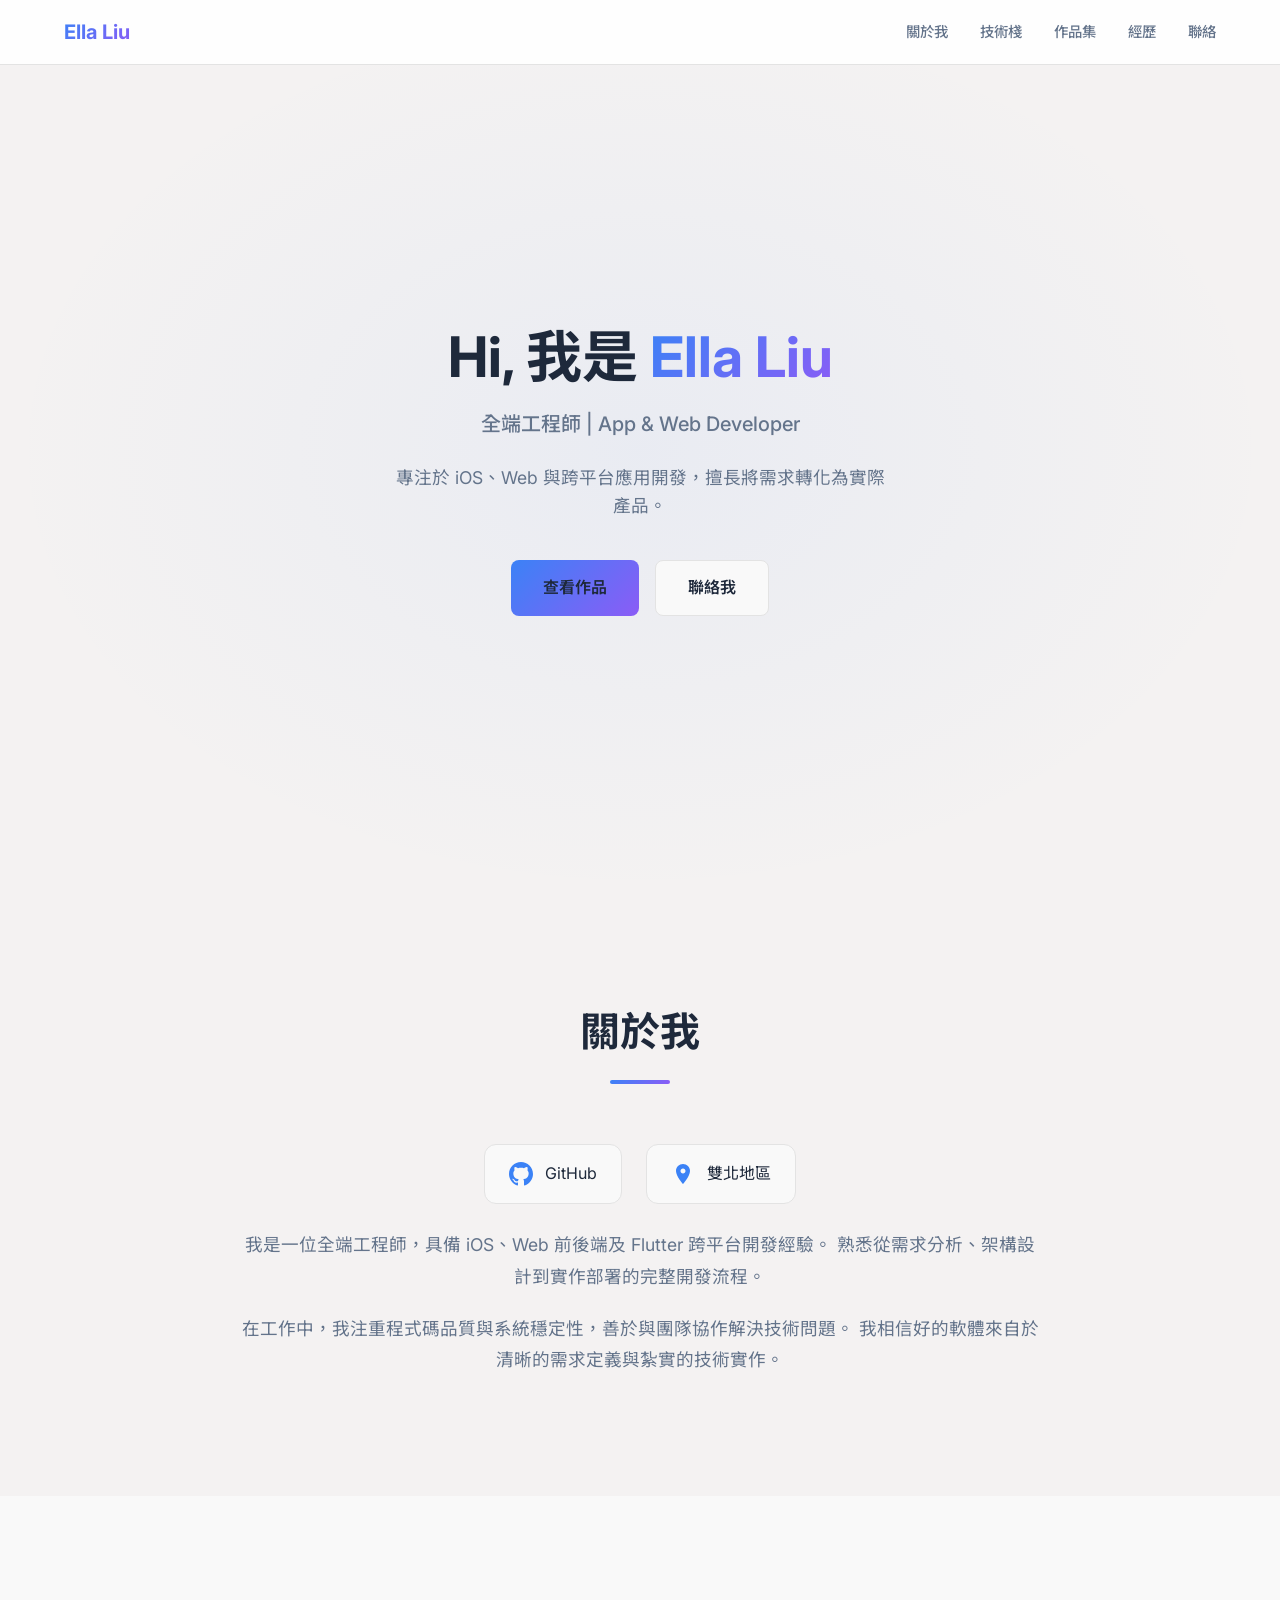
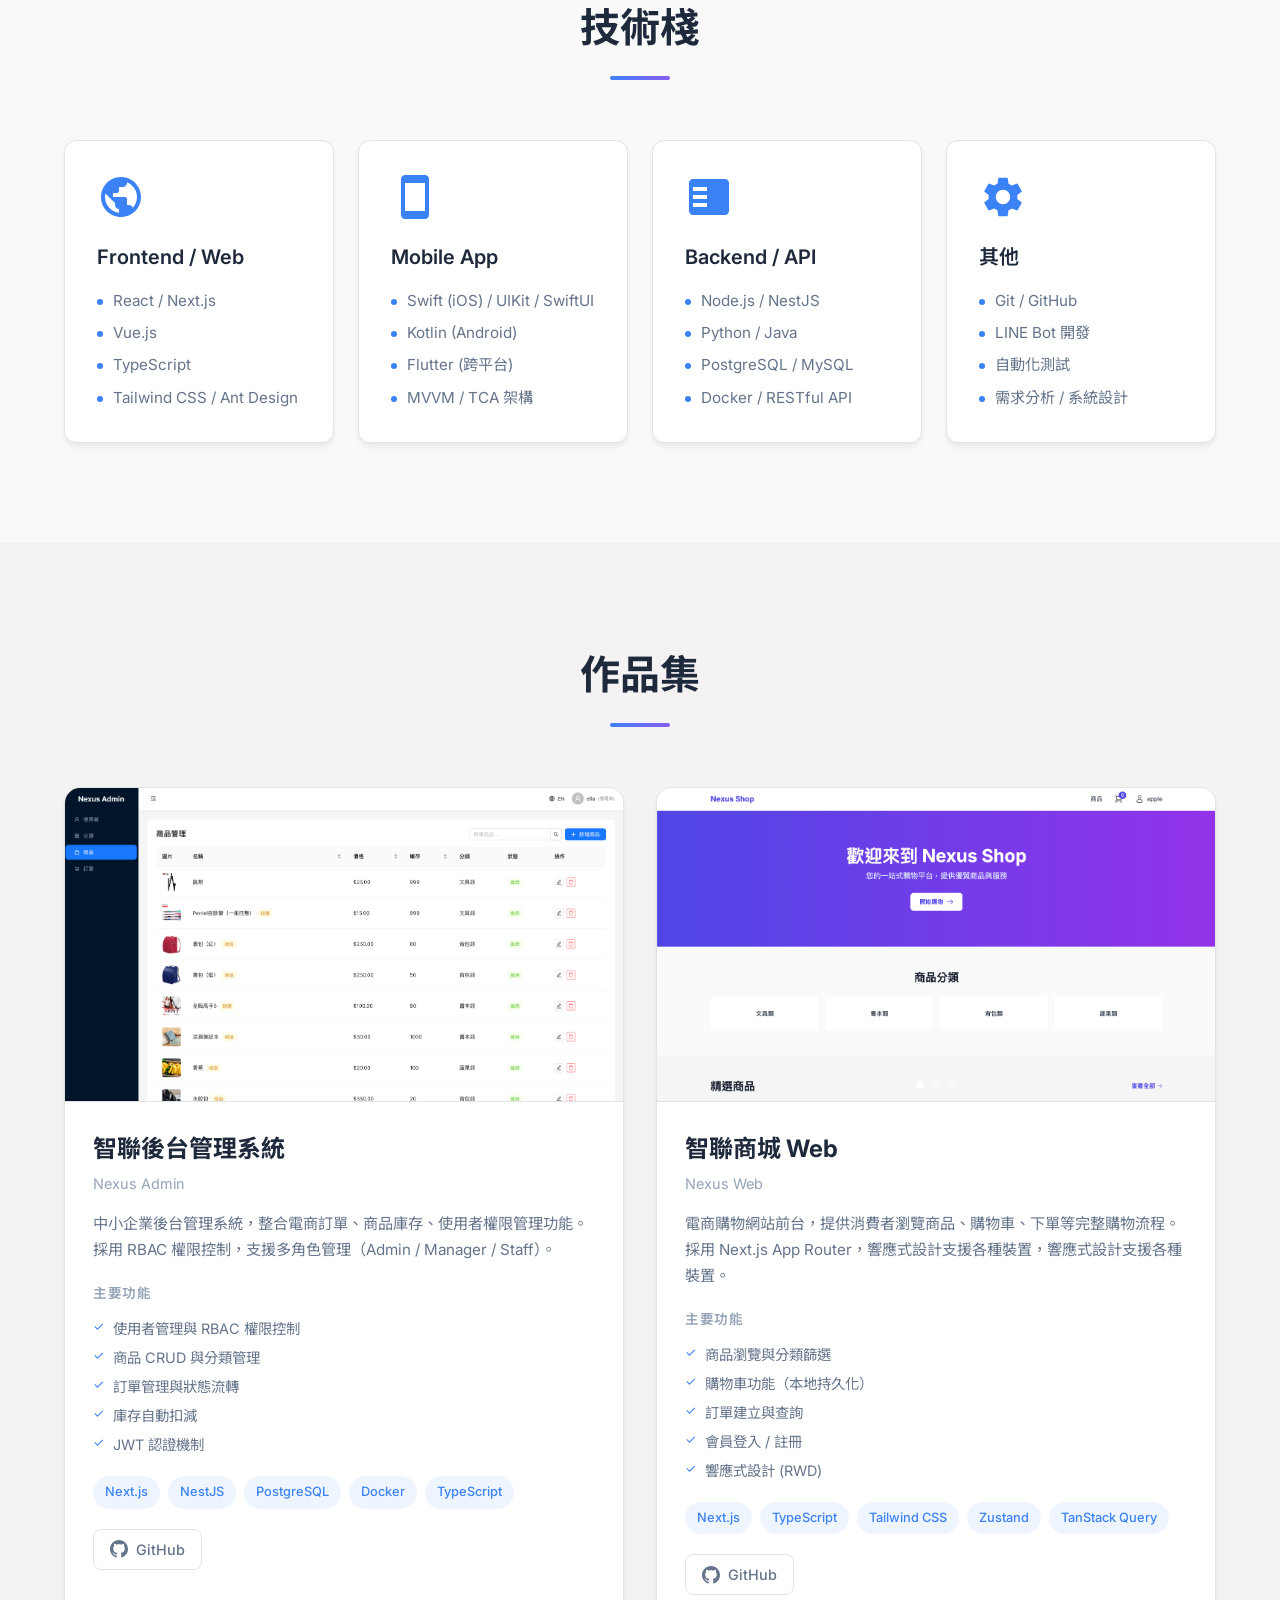
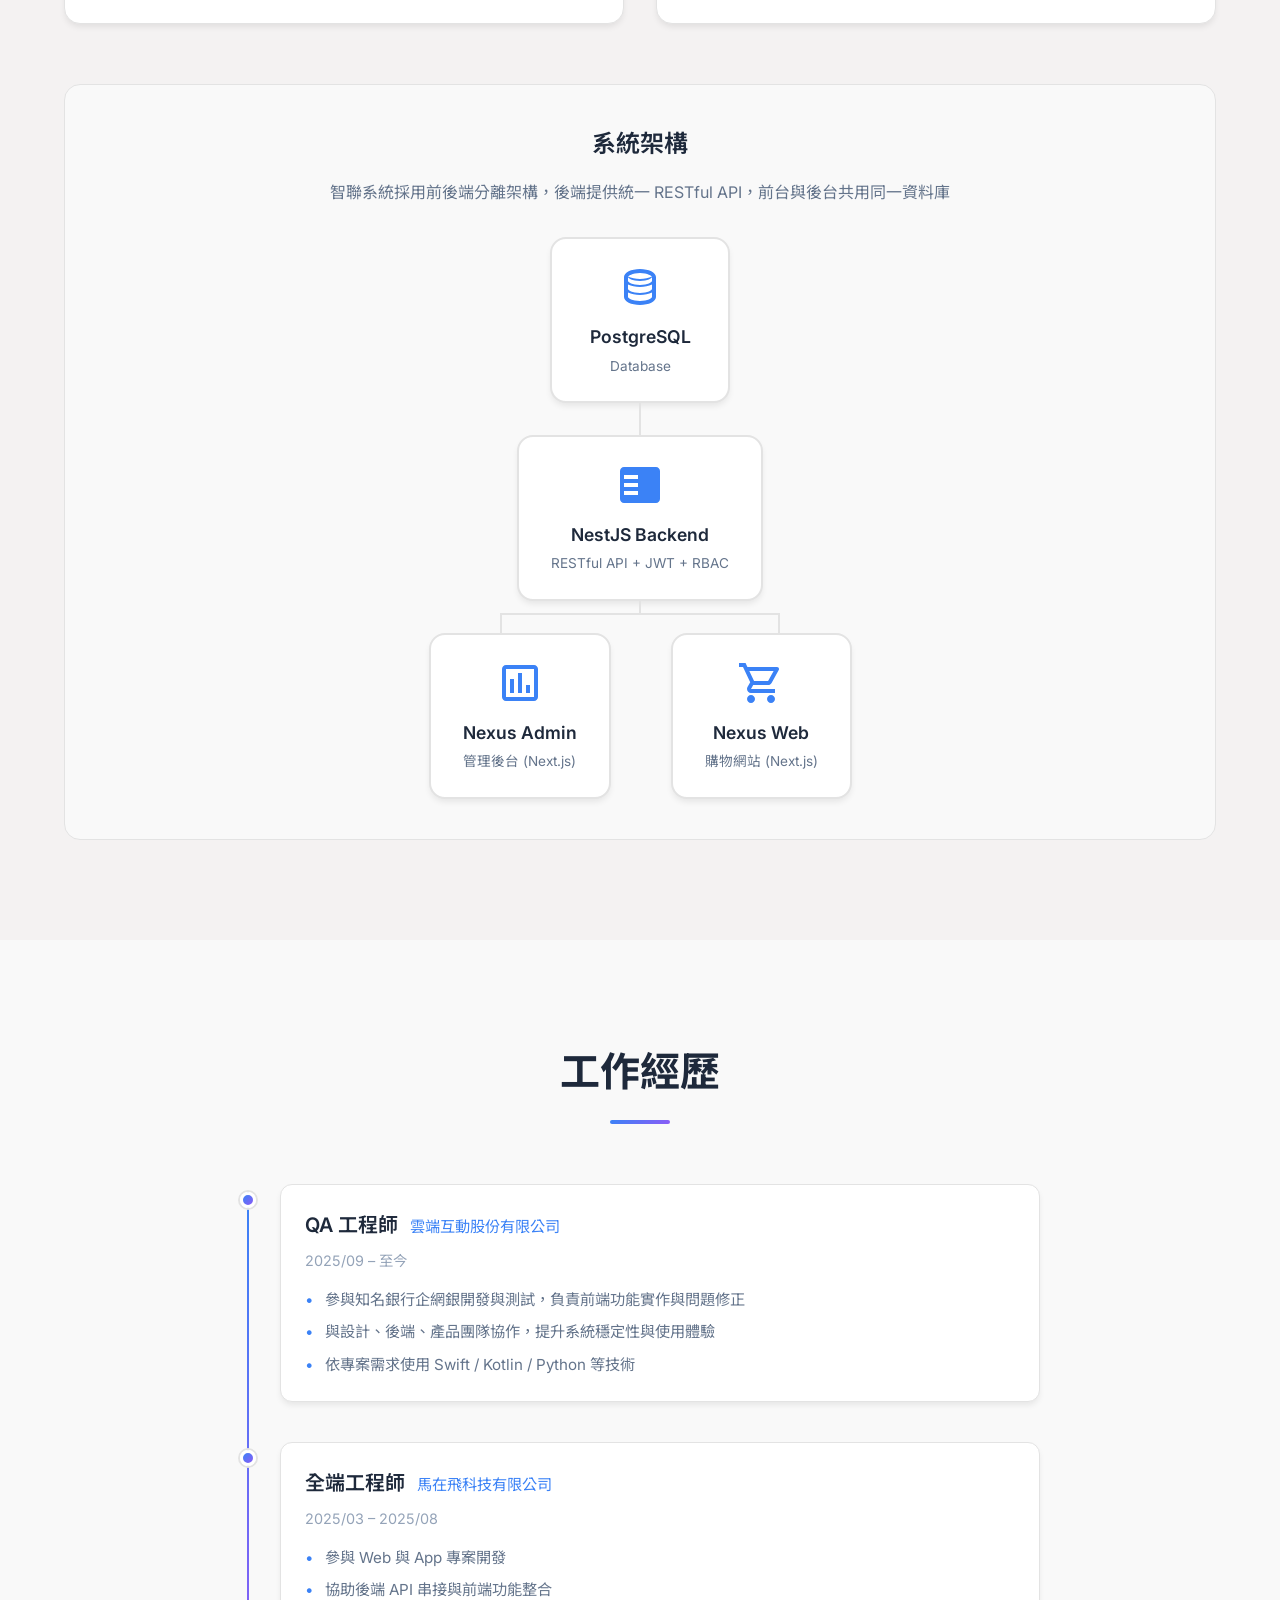
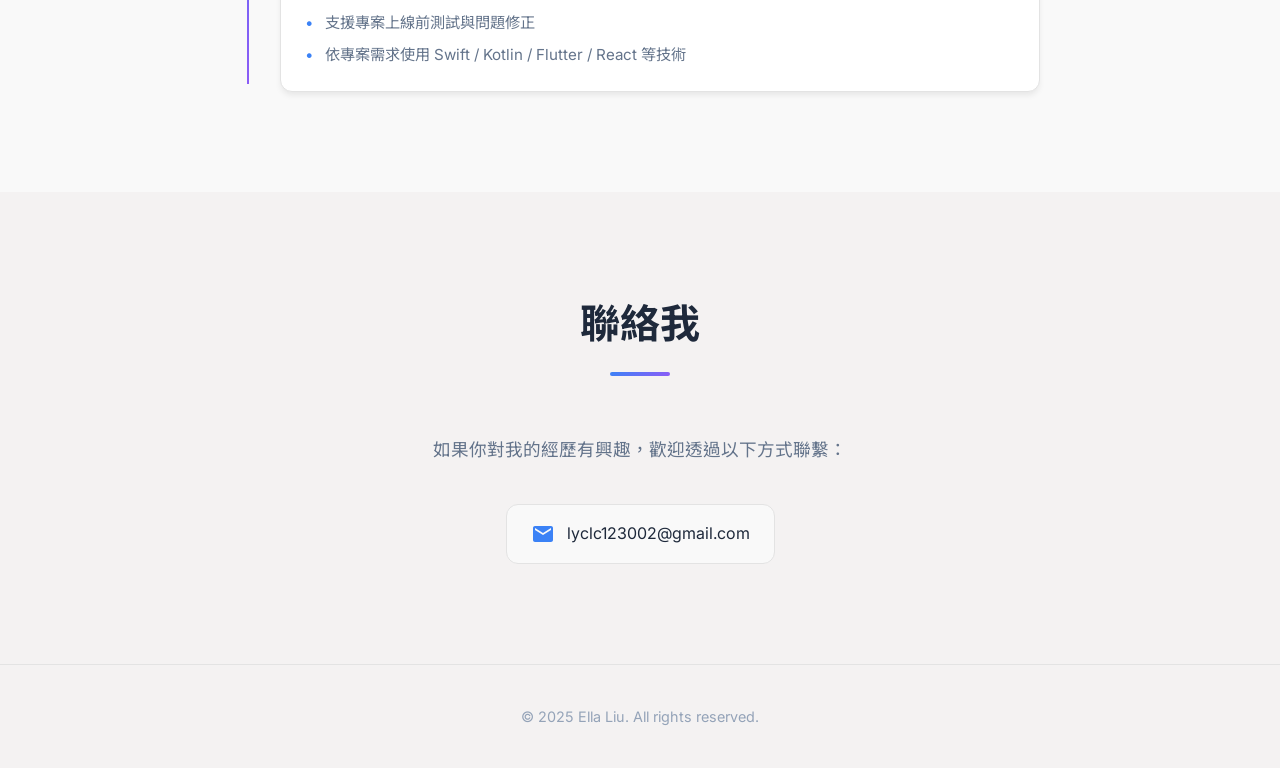
==== index.html @ ef98ccf6 "feat: add project image carousel   - Add images folder with project screenshots   - Replace placehol" ====
<!DOCTYPE html>
<html lang="zh-TW">

<head>
    <meta charset="UTF-8">
    <meta name="viewport" content="width=device-width, initial-scale=1.0">
    <meta name="description" content="Ella Liu - 全端工程師，專精 iOS、Web、Flutter 開發">
    <title>Ella Liu | 全端工程師</title>
    <link rel="stylesheet" href="styles.css">
    <link rel="preconnect" href="https://fonts.googleapis.com">
    <link rel="preconnect" href="https://fonts.gstatic.com" crossorigin>
    <link
        href="https://fonts.googleapis.com/css2?family=Inter:wght@400;500;600;700&family=Noto+Sans+TC:wght@400;500;700&display=swap"
        rel="stylesheet">
</head>

<body>
    <!-- Navigation -->
    <nav class="navbar">
        <div class="nav-container">
            <a href="#" class="nav-logo">Ella Liu</a>
            <button class="nav-toggle" aria-label="Toggle menu">
                <span></span>
                <span></span>
                <span></span>
            </button>
            <ul class="nav-menu">
                <li><a href="#about">關於我</a></li>
                <li><a href="#skills">技術棧</a></li>
                <li><a href="#projects">作品集</a></li>
                <li><a href="#experience">經歷</a></li>
                <li><a href="#contact">聯絡</a></li>
            </ul>
        </div>
    </nav>

    <!-- Hero Section -->
    <header class="hero">
        <div class="hero-content">
            <h1 class="hero-title">Hi, 我是 <span class="highlight">Ella Liu</span></h1>
            <p class="hero-subtitle">全端工程師 | App & Web Developer</p>
            <p class="hero-description">
                專注於 iOS、Web 與跨平台應用開發，擅長將需求轉化為實際產品。
            </p>
            <div class="hero-buttons">
                <a href="#projects" class="btn btn-primary">查看作品</a>
                <a href="#contact" class="btn btn-secondary">聯絡我</a>
            </div>
        </div>
    </header>

    <!-- About Section -->
    <section id="about" class="section">
        <div class="container">
            <h2 class="section-title">關於我</h2>
            <div class="contact-links">
                <a href="https://github.com/ChiaLiu1230" class="contact-item" id="github-link" target="_blank" rel="noopener">
                    <svg viewBox="0 0 24 24" fill="currentColor">
                        <path
                            d="M12 0c-6.626 0-12 5.373-12 12 0 5.302 3.438 9.8 8.207 11.387.599.111.793-.261.793-.577v-2.234c-3.338.726-4.033-1.416-4.033-1.416-.546-1.387-1.333-1.756-1.333-1.756-1.089-.745.083-.729.083-.729 1.205.084 1.839 1.237 1.839 1.237 1.07 1.834 2.807 1.304 3.492.997.107-.775.418-1.305.762-1.604-2.665-.305-5.467-1.334-5.467-5.931 0-1.311.469-2.381 1.236-3.221-.124-.303-.535-1.524.117-3.176 0 0 1.008-.322 3.301 1.23.957-.266 1.983-.399 3.003-.404 1.02.005 2.047.138 3.006.404 2.291-1.552 3.297-1.23 3.297-1.23.653 1.653.242 2.874.118 3.176.77.84 1.235 1.911 1.235 3.221 0 4.609-2.807 5.624-5.479 5.921.43.372.823 1.102.823 2.222v3.293c0 .319.192.694.801.576 4.765-1.589 8.199-6.086 8.199-11.386 0-6.627-5.373-12-12-12z" />
                    </svg>
                    <span>GitHub</span>
                </a>
                <div class="contact-item">
                    <svg viewBox="0 0 24 24" fill="currentColor">
                        <path
                            d="M12 2C8.13 2 5 5.13 5 9c0 5.25 7 13 7 13s7-7.75 7-13c0-3.87-3.13-7-7-7zm0 9.5c-1.38 0-2.5-1.12-2.5-2.5s1.12-2.5 2.5-2.5 2.5 1.12 2.5 2.5-1.12 2.5-2.5 2.5z" />
                    </svg>
                    <span>雙北地區</span>
                </div>
            </div>
            <br>
            <div class="about-content">
                <p>
                    我是一位全端工程師，具備 iOS、Web 前後端及 Flutter 跨平台開發經驗。
                    熟悉從需求分析、架構設計到實作部署的完整開發流程。
                </p>
                <p>
                    在工作中，我注重程式碼品質與系統穩定性，善於與團隊協作解決技術問題。
                    我相信好的軟體來自於清晰的需求定義與紮實的技術實作。
                </p>
            </div>
        </div>
    </section>

    <!-- Skills Section -->
    <section id="skills" class="section section-alt">
        <div class="container">
            <h2 class="section-title">技術棧</h2>
            <div class="skills-grid">
                <div class="skill-card">
                    <div class="skill-icon">
                        <svg viewBox="0 0 24 24" fill="currentColor">
                            <path
                                d="M12 2C6.48 2 2 6.48 2 12s4.48 10 10 10 10-4.48 10-10S17.52 2 12 2zm-1 17.93c-3.95-.49-7-3.85-7-7.93 0-.62.08-1.21.21-1.79L9 15v1c0 1.1.9 2 2 2v1.93zm6.9-2.54c-.26-.81-1-1.39-1.9-1.39h-1v-3c0-.55-.45-1-1-1H8v-2h2c.55 0 1-.45 1-1V7h2c1.1 0 2-.9 2-2v-.41c2.93 1.19 5 4.06 5 7.41 0 2.08-.8 3.97-2.1 5.39z" />
                        </svg>
                    </div>
                    <h3>Frontend / Web</h3>
                    <ul class="skill-list">
                        <li>React / Next.js</li>
                        <li>Vue.js</li>
                        <li>TypeScript</li>
                        <li>Tailwind CSS / Ant Design</li>
                    </ul>
                </div>
                <div class="skill-card">
                    <div class="skill-icon">
                        <svg viewBox="0 0 24 24" fill="currentColor">
                            <path
                                d="M17 1.01L7 1c-1.1 0-2 .9-2 2v18c0 1.1.9 2 2 2h10c1.1 0 2-.9 2-2V3c0-1.1-.9-1.99-2-1.99zM17 19H7V5h10v14z" />
                        </svg>
                    </div>
                    <h3>Mobile App</h3>
                    <ul class="skill-list">
                        <li>Swift (iOS) / UIKit / SwiftUI</li>
                        <li>Kotlin (Android)</li>
                        <li>Flutter (跨平台)</li>
                        <li>MVVM / TCA 架構</li>
                    </ul>
                </div>
                <div class="skill-card">
                    <div class="skill-icon">
                        <svg viewBox="0 0 24 24" fill="currentColor">
                            <path
                                d="M20 3H4c-1.1 0-2 .9-2 2v14c0 1.1.9 2 2 2h16c1.1 0 2-.9 2-2V5c0-1.1-.9-2-2-2zm-9 14H4v-2h7v2zm0-4H4v-2h7v2zm0-4H4V7h7v2zm8.25 6.25L16.5 12.5l2.75-2.75-1.5-1.5-4.25 4.25 4.25 4.25 1.5-1.5z" />
                        </svg>
                    </div>
                    <h3>Backend / API</h3>
                    <ul class="skill-list">
                        <li>Node.js / NestJS</li>
                        <li>Python / Java</li>
                        <li>PostgreSQL / MySQL</li>
                        <li>Docker / RESTful API</li>
                    </ul>
                </div>
                <div class="skill-card">
                    <div class="skill-icon">
                        <svg viewBox="0 0 24 24" fill="currentColor">
                            <path
                                d="M19.14 12.94c.04-.3.06-.61.06-.94 0-.32-.02-.64-.07-.94l2.03-1.58c.18-.14.23-.41.12-.61l-1.92-3.32c-.12-.22-.37-.29-.59-.22l-2.39.96c-.5-.38-1.03-.7-1.62-.94l-.36-2.54c-.04-.24-.24-.41-.48-.41h-3.84c-.24 0-.43.17-.47.41l-.36 2.54c-.59.24-1.13.57-1.62.94l-2.39-.96c-.22-.08-.47 0-.59.22L2.74 8.87c-.12.21-.08.47.12.61l2.03 1.58c-.05.3-.09.63-.09.94s.02.64.07.94l-2.03 1.58c-.18.14-.23.41-.12.61l1.92 3.32c.12.22.37.29.59.22l2.39-.96c.5.38 1.03.7 1.62.94l.36 2.54c.05.24.24.41.48.41h3.84c.24 0 .44-.17.47-.41l.36-2.54c.59-.24 1.13-.56 1.62-.94l2.39.96c.22.08.47 0 .59-.22l1.92-3.32c.12-.22.07-.47-.12-.61l-2.01-1.58zM12 15.6c-1.98 0-3.6-1.62-3.6-3.6s1.62-3.6 3.6-3.6 3.6 1.62 3.6 3.6-1.62 3.6-3.6 3.6z" />
                        </svg>
                    </div>
                    <h3>其他</h3>
                    <ul class="skill-list">
                        <li>Git / GitHub</li>
                        <li>LINE Bot 開發</li>
                        <li>自動化測試</li>
                        <li>需求分析 / 系統設計</li>
                    </ul>
                </div>
            </div>
        </div>
    </section>

    <!-- Projects Section -->
    <section id="projects" class="section">
        <div class="container">
            <h2 class="section-title">作品集</h2>
            <div class="projects-grid">
                <!-- Nexus Admin -->
                <article class="project-card">
                    <div class="project-image">
                        <div class="carousel" data-carousel>
                            <div class="carousel-slides">
                                <img src="images/nexus-admin-01.png" alt="Nexus Admin 截圖 1" class="carousel-slide active">
                                <img src="images/nexus-admin-02.png" alt="Nexus Admin 截圖 2" class="carousel-slide">
                            </div>
                            <button class="carousel-btn carousel-btn-prev" aria-label="上一張">‹</button>
                            <button class="carousel-btn carousel-btn-next" aria-label="下一張">›</button>
                            <div class="carousel-dots"></div>
                        </div>
                    </div>
                    <div class="project-content">
                        <h3>智聯後台管理系統</h3>
                        <p class="project-subtitle">Nexus Admin</p>
                        <p class="project-description">
                            中小企業後台管理系統，整合電商訂單、商品庫存、使用者權限管理功能。
                            採用 RBAC 權限控制，支援多角色管理（Admin / Manager / Staff）。
                        </p>
                        <div class="project-features">
                            <h4>主要功能</h4>
                            <ul>
                                <li>使用者管理與 RBAC 權限控制</li>
                                <li>商品 CRUD 與分類管理</li>
                                <li>訂單管理與狀態流轉</li>
                                <li>庫存自動扣減</li>
                                <li>JWT 認證機制</li>
                            </ul>
                        </div>
                        <div class="project-tags">
                            <span class="tag">Next.js</span>
                            <span class="tag">NestJS</span>
                            <span class="tag">PostgreSQL</span>
                            <span class="tag">Docker</span>
                            <span class="tag">TypeScript</span>
                        </div>
                        <div class="project-links">
                            <a href="https://github.com/ChiaLiu1230/nexus-admin" class="project-link" target="_blank" rel="noopener">
                                <svg viewBox="0 0 24 24" fill="currentColor" width="20" height="20">
                                    <path
                                        d="M12 0c-6.626 0-12 5.373-12 12 0 5.302 3.438 9.8 8.207 11.387.599.111.793-.261.793-.577v-2.234c-3.338.726-4.033-1.416-4.033-1.416-.546-1.387-1.333-1.756-1.333-1.756-1.089-.745.083-.729.083-.729 1.205.084 1.839 1.237 1.839 1.237 1.07 1.834 2.807 1.304 3.492.997.107-.775.418-1.305.762-1.604-2.665-.305-5.467-1.334-5.467-5.931 0-1.311.469-2.381 1.236-3.221-.124-.303-.535-1.524.117-3.176 0 0 1.008-.322 3.301 1.23.957-.266 1.983-.399 3.003-.404 1.02.005 2.047.138 3.006.404 2.291-1.552 3.297-1.23 3.297-1.23.653 1.653.242 2.874.118 3.176.77.84 1.235 1.911 1.235 3.221 0 4.609-2.807 5.624-5.479 5.921.43.372.823 1.102.823 2.222v3.293c0 .319.192.694.801.576 4.765-1.589 8.199-6.086 8.199-11.386 0-6.627-5.373-12-12-12z" />
                                </svg>
                                GitHub
                            </a>
                        </div>
                    </div>
                </article>

                <!-- Nexus Web -->
                <article class="project-card">
                    <div class="project-image">
                        <div class="carousel" data-carousel>
                            <div class="carousel-slides">
                                <img src="images/nexus-web-03.png" alt="Nexus Web 截圖 1" class="carousel-slide active">
                                <img src="images/nexus-web-01.png" alt="Nexus Web 截圖 2" class="carousel-slide">
                                <img src="images/nexus-web-02.png" alt="Nexus Web 截圖 3" class="carousel-slide">
                            </div>
                            <button class="carousel-btn carousel-btn-prev" aria-label="上一張">‹</button>
                            <button class="carousel-btn carousel-btn-next" aria-label="下一張">›</button>
                            <div class="carousel-dots"></div>
                        </div>
                    </div>
                    <div class="project-content">
                        <h3>智聯商城 Web</h3>
                        <p class="project-subtitle">Nexus Web</p>
                        <p class="project-description">
                            電商購物網站前台，提供消費者瀏覽商品、購物車、下單等完整購物流程。
                            採用 Next.js App Router，響應式設計支援各種裝置，響應式設計支援各種裝置。
                        </p>
                        <div class="project-features">
                            <h4>主要功能</h4>
                            <ul>
                                <li>商品瀏覽與分類篩選</li>
                                <li>購物車功能（本地持久化）</li>
                                <li>訂單建立與查詢</li>
                                <li>會員登入 / 註冊</li>
                                <li>響應式設計 (RWD)</li>
                            </ul>
                        </div>
                        <div class="project-tags">
                            <span class="tag">Next.js</span>
                            <span class="tag">TypeScript</span>
                            <span class="tag">Tailwind CSS</span>
                            <span class="tag">Zustand</span>
                            <span class="tag">TanStack Query</span>
                        </div>
                        <div class="project-links">
                            <a href="https://github.com/ChiaLiu1230/nexus-web" class="project-link" target="_blank" rel="noopener">
                                <svg viewBox="0 0 24 24" fill="currentColor" width="20" height="20">
                                    <path
                                        d="M12 0c-6.626 0-12 5.373-12 12 0 5.302 3.438 9.8 8.207 11.387.599.111.793-.261.793-.577v-2.234c-3.338.726-4.033-1.416-4.033-1.416-.546-1.387-1.333-1.756-1.333-1.756-1.089-.745.083-.729.083-.729 1.205.084 1.839 1.237 1.839 1.237 1.07 1.834 2.807 1.304 3.492.997.107-.775.418-1.305.762-1.604-2.665-.305-5.467-1.334-5.467-5.931 0-1.311.469-2.381 1.236-3.221-.124-.303-.535-1.524.117-3.176 0 0 1.008-.322 3.301 1.23.957-.266 1.983-.399 3.003-.404 1.02.005 2.047.138 3.006.404 2.291-1.552 3.297-1.23 3.297-1.23.653 1.653.242 2.874.118 3.176.77.84 1.235 1.911 1.235 3.221 0 4.609-2.807 5.624-5.479 5.921.43.372.823 1.102.823 2.222v3.293c0 .319.192.694.801.576 4.765-1.589 8.199-6.086 8.199-11.386 0-6.627-5.373-12-12-12z" />
                                </svg>
                                GitHub
                            </a>
                        </div>
                    </div>
                </article>
            </div>

            <!-- System Architecture -->
            <div class="architecture-section">
                <h3>系統架構</h3>
                <p>智聯系統採用前後端分離架構，後端提供統一 RESTful API，前台與後台共用同一資料庫</p>

                <div class="arch-visual">
                    <!-- Database Layer -->
                    <div class="arch-layer">
                        <div class="arch-node arch-database">
                            <div class="arch-icon">
                                <svg viewBox="0 0 24 24" fill="currentColor">
                                    <path
                                        d="M12 3C7.58 3 4 4.79 4 7v10c0 2.21 3.59 4 8 4s8-1.79 8-4V7c0-2.21-3.58-4-8-4zm0 2c3.87 0 6 1.5 6 2s-2.13 2-6 2-6-1.5-6-2 2.13-2 6-2zm6 12c0 .5-2.13 2-6 2s-6-1.5-6-2v-2.23c1.61.78 3.72 1.23 6 1.23s4.39-.45 6-1.23V17zm0-4c0 .5-2.13 2-6 2s-6-1.5-6-2v-2.23c1.61.78 3.72 1.23 6 1.23s4.39-.45 6-1.23V13zm0-4c0 .5-2.13 2-6 2s-6-1.5-6-2V6.77C7.61 7.55 9.72 8 12 8s4.39-.45 6-1.23V9z" />
                                </svg>
                            </div>
                            <div class="arch-label">PostgreSQL</div>
                            <div class="arch-sublabel">Database</div>
                        </div>
                    </div>

                    <!-- Connection Line -->
                    <div class="arch-connector">
                        <div class="arch-line"></div>
                    </div>

                    <!-- Backend Layer -->
                    <div class="arch-layer">
                        <div class="arch-node arch-backend">
                            <div class="arch-icon">
                                <svg viewBox="0 0 24 24" fill="currentColor">
                                    <path
                                        d="M20 3H4c-1.1 0-2 .9-2 2v14c0 1.1.9 2 2 2h16c1.1 0 2-.9 2-2V5c0-1.1-.9-2-2-2zm-9 14H4v-2h7v2zm0-4H4v-2h7v2zm0-4H4V7h7v2zm8.25 6.25L16.5 12.5l2.75-2.75-1.5-1.5-4.25 4.25 4.25 4.25 1.5-1.5z" />
                                </svg>
                            </div>
                            <div class="arch-label">NestJS Backend</div>
                            <div class="arch-sublabel">RESTful API + JWT + RBAC</div>
                        </div>
                    </div>

                    <!-- Connection Line with Split -->
                    <div class="arch-connector-split">
                        <div class="arch-line-left"></div>
                        <div class="arch-line-right"></div>
                    </div>

                    <!-- Frontend Layer -->
                    <div class="arch-layer arch-layer-split">
                        <div class="arch-node arch-frontend">
                            <div class="arch-icon">
                                <svg viewBox="0 0 24 24" fill="currentColor">
                                    <path
                                        d="M19 3H5c-1.1 0-2 .9-2 2v14c0 1.1.9 2 2 2h14c1.1 0 2-.9 2-2V5c0-1.1-.9-2-2-2zm0 16H5V5h14v14zM7 10h2v7H7zm4-3h2v10h-2zm4 6h2v4h-2z" />
                                </svg>
                            </div>
                            <div class="arch-label">Nexus Admin</div>
                            <div class="arch-sublabel">管理後台 (Next.js)</div>
                        </div>
                        <div class="arch-node arch-frontend">
                            <div class="arch-icon">
                                <svg viewBox="0 0 24 24" fill="currentColor">
                                    <path
                                        d="M15.55 13c.75 0 1.41-.41 1.75-1.03l3.58-6.49c.37-.66-.11-1.48-.87-1.48H5.21l-.94-2H1v2h2l3.6 7.59-1.35 2.44C4.52 15.37 5.48 17 7 17h12v-2H7l1.1-2h7.45zM6.16 6h12.15l-2.76 5H8.53L6.16 6zM7 18c-1.1 0-1.99.9-1.99 2S5.9 22 7 22s2-.9 2-2-.9-2-2-2zm10 0c-1.1 0-1.99.9-1.99 2s.89 2 1.99 2 2-.9 2-2-.9-2-2-2z" />
                                </svg>
                            </div>
                            <div class="arch-label">Nexus Web</div>
                            <div class="arch-sublabel">購物網站 (Next.js)</div>
                        </div>
                    </div>
                </div>
            </div>
        </div>
    </section>

    <!-- Experience Section -->
    <section id="experience" class="section section-alt">
        <div class="container">
            <h2 class="section-title">工作經歷</h2>
            <div class="timeline">
                <div class="timeline-item">
                    <div class="timeline-marker"></div>
                    <div class="timeline-content">
                        <div class="timeline-header">
                            <h3>QA 工程師</h3>
                            <span class="timeline-company">雲端互動股份有限公司</span>
                        </div>
                        <span class="timeline-date">2025/09 – 至今</span>
                        <ul class="timeline-details">
                            <li>參與知名銀行企網銀開發與測試，負責前端功能實作與問題修正</li>
                            <li>與設計、後端、產品團隊協作，提升系統穩定性與使用體驗</li>
                            <li>依專案需求使用 Swift / Kotlin / Python 等技術</li>
                        </ul>
                    </div>
                </div>
                <div class="timeline-item">
                    <div class="timeline-marker"></div>
                    <div class="timeline-content">
                        <div class="timeline-header">
                            <h3>全端工程師</h3>
                            <span class="timeline-company">馬在飛科技有限公司</span>
                        </div>
                        <span class="timeline-date">2025/03 – 2025/08</span>
                        <ul class="timeline-details">
                            <li>參與 Web 與 App 專案開發</li>
                            <li>協助後端 API 串接與前端功能整合</li>
                            <li>支援專案上線前測試與問題修正</li>
                            <li>依專案需求使用 Swift / Kotlin / Flutter / React 等技術</li>
                        </ul>
                    </div>
                </div>
            </div>
        </div>
    </section>

    <!-- Contact Section -->
    <section id="contact" class="section">
        <div class="container">
            <h2 class="section-title">聯絡我</h2>
            <div class="contact-content">
                <p>如果你對我的經歷有興趣，歡迎透過以下方式聯繫：</p>
                <div class="contact-links">
                    <a href="mailto:lyclc123002@gmail.com" class="contact-item">
                        <svg viewBox="0 0 24 24" fill="currentColor">
                            <path
                                d="M20 4H4c-1.1 0-1.99.9-1.99 2L2 18c0 1.1.9 2 2 2h16c1.1 0 2-.9 2-2V6c0-1.1-.9-2-2-2zm0 4l-8 5-8-5V6l8 5 8-5v2z" />
                        </svg>
                        <span>lyclc123002@gmail.com</span>
                    </a>
                </div>
            </div>
        </div>
    </section>

    <!-- Footer -->
    <footer class="footer">
        <div class="container">
            <p>&copy; 2025 Ella Liu. All rights reserved.</p>
        </div>
    </footer>

    <script src="script.js"></script>
</body>

</html>
---- styles.css ----
/* ===== CSS Variables ===== */
:root {
    --bg-primary: #f4f2f2;
    --bg-secondary: #f9f9f9;
    --bg-card: #ffffff;
    --text-primary: #1e293b;
    --text-secondary: #64748b;
    --text-muted: #94a3b8;
    --accent: #3b82f6;
    --accent-hover: #2563eb;
    --accent-light: rgba(59, 130, 246, 0.08);
    --border: #e3e3e3;
    --gradient-start: #3b82f6;
    --gradient-end: #8b5cf6;
    --font-sans: 'Inter', 'Noto Sans TC', -apple-system, BlinkMacSystemFont, sans-serif;
    --transition: all 0.3s ease;
    --shadow: 0 4px 6px -1px rgba(0, 0, 0, 0.08);
    --shadow-lg: 0 10px 25px -5px rgba(0, 0, 0, 0.1);
}

/* ===== Reset & Base ===== */
*,
*::before,
*::after {
    margin: 0;
    padding: 0;
    box-sizing: border-box;
}

html {
    scroll-behavior: smooth;
}

body {
    font-family: var(--font-sans);
    background-color: var(--bg-primary);
    color: var(--text-primary);
    line-height: 1.6;
    overflow-x: hidden;
}

a {
    color: var(--accent);
    text-decoration: none;
    transition: var(--transition);
}

a:hover {
    color: var(--accent-hover);
}

ul {
    list-style: none;
}

img {
    max-width: 100%;
    height: auto;
}

/* ===== Container ===== */
.container {
    max-width: 1200px;
    margin: 0 auto;
    padding: 0 24px;
}

/* ===== Navigation ===== */
.navbar {
    position: fixed;
    top: 0;
    left: 0;
    right: 0;
    z-index: 1000;
    background-color: rgba(255, 255, 255, 0.9);
    backdrop-filter: blur(10px);
    border-bottom: 1px solid var(--border);
}

.nav-container {
    max-width: 1200px;
    margin: 0 auto;
    padding: 0 24px;
    display: flex;
    justify-content: space-between;
    align-items: center;
    height: 64px;
}

.nav-logo {
    font-size: 1.25rem;
    font-weight: 700;
    color: var(--text-primary);
    background: linear-gradient(135deg, var(--gradient-start), var(--gradient-end));
    -webkit-background-clip: text;
    -webkit-text-fill-color: transparent;
    background-clip: text;
}

.nav-menu {
    display: flex;
    gap: 32px;
}

.nav-menu a {
    color: var(--text-secondary);
    font-size: 0.9rem;
    font-weight: 500;
    padding: 8px 0;
    position: relative;
}

.nav-menu a::after {
    content: '';
    position: absolute;
    bottom: 0;
    left: 0;
    width: 0;
    height: 2px;
    background: linear-gradient(135deg, var(--gradient-start), var(--gradient-end));
    transition: var(--transition);
}

.nav-menu a:hover {
    color: var(--text-primary);
}

.nav-menu a:hover::after {
    width: 100%;
}

.nav-toggle {
    display: none;
    flex-direction: column;
    gap: 5px;
    background: none;
    border: none;
    cursor: pointer;
    padding: 5px;
}

.nav-toggle span {
    display: block;
    width: 24px;
    height: 2px;
    background-color: #1e293b;
    transition: var(--transition);
}

/* ===== Hero Section ===== */
.hero {
    min-height: 100vh;
    display: flex;
    align-items: center;
    justify-content: center;
    text-align: center;
    padding: 100px 24px 60px;
    background: radial-gradient(ellipse at center, rgba(59, 130, 246, 0.06) 0%, transparent 70%);
}

.hero-content {
    max-width: 700px;
}

.hero-title {
    font-size: clamp(2rem, 5vw, 3.5rem);
    font-weight: 700;
    margin-bottom: 16px;
    line-height: 1.2;
}

.highlight {
    background: linear-gradient(135deg, var(--gradient-start), var(--gradient-end));
    -webkit-background-clip: text;
    -webkit-text-fill-color: transparent;
    background-clip: text;
}

.hero-subtitle {
    font-size: clamp(1rem, 2.5vw, 1.25rem);
    color: var(--text-secondary);
    margin-bottom: 24px;
    font-weight: 500;
}

.hero-description {
    font-size: 1.1rem;
    color: var(--text-secondary);
    margin-bottom: 40px;
    max-width: 500px;
    margin-left: auto;
    margin-right: auto;
}

.hero-buttons {
    display: flex;
    gap: 16px;
    justify-content: center;
    flex-wrap: wrap;
}

/* ===== Buttons ===== */
.btn {
    display: inline-flex;
    align-items: center;
    justify-content: center;
    padding: 14px 32px;
    border-radius: 8px;
    font-size: 1rem;
    font-weight: 600;
    transition: var(--transition);
    cursor: pointer;
    border: none;
}

.btn-primary {
    background: linear-gradient(135deg, var(--gradient-start), var(--gradient-end));
    color: var(--text-primary);
}

.btn-primary:hover {
    transform: translateY(-2px);
    box-shadow: 0 10px 30px rgba(59, 130, 246, 0.3);
    color: var(--text-primary);
}

.btn-secondary {
    background: var(--bg-secondary);
    color: var(--text-primary);
    border: 1px solid var(--border);
}

.btn-secondary:hover {
    background: var(--bg-card);
    border-color: var(--accent);
    color: var(--text-primary);
}

/* ===== Sections ===== */
.section {
    padding: 100px 0;
}

.section-alt {
    background-color: var(--bg-secondary);
}

.section-title {
    font-size: clamp(1.75rem, 4vw, 2.5rem);
    font-weight: 700;
    text-align: center;
    margin-bottom: 60px;
    position: relative;
}

.section-title::after {
    content: '';
    display: block;
    width: 60px;
    height: 4px;
    background: linear-gradient(135deg, var(--gradient-start), var(--gradient-end));
    margin: 16px auto 0;
    border-radius: 2px;
}

/* ===== About Section ===== */
.about-content {
    max-width: 800px;
    margin: 0 auto;
    text-align: center;
}

.about-content p {
    font-size: 1.1rem;
    color: var(--text-secondary);
    margin-bottom: 20px;
    line-height: 1.8;
}

/* ===== Skills Section ===== */
.skills-grid {
    display: grid;
    grid-template-columns: repeat(auto-fit, minmax(260px, 1fr));
    gap: 24px;
}

.skill-card {
    background-color: var(--bg-card);
    border: 1px solid var(--border);
    border-radius: 12px;
    padding: 32px;
    transition: var(--transition);
    box-shadow: var(--shadow);
}

.skill-card:hover {
    transform: translateY(-4px);
    border-color: var(--accent);
    box-shadow: var(--shadow-lg);
}

.skill-icon {
    width: 48px;
    height: 48px;
    margin-bottom: 20px;
    color: var(--accent);
}

.skill-card h3 {
    font-size: 1.25rem;
    font-weight: 600;
    margin-bottom: 16px;
}

.skill-list {
    display: flex;
    flex-direction: column;
    gap: 8px;
}

.skill-list li {
    color: var(--text-secondary);
    font-size: 0.95rem;
    padding-left: 16px;
    position: relative;
}

.skill-list li::before {
    content: '';
    position: absolute;
    left: 0;
    top: 10px;
    width: 6px;
    height: 6px;
    border-radius: 50%;
    background-color: var(--accent);
}

/* ===== Projects Section ===== */
.projects-grid {
    display: grid;
    grid-template-columns: repeat(auto-fit, minmax(340px, 1fr));
    gap: 32px;
    margin-bottom: 60px;
}

.project-card {
    background-color: var(--bg-card);
    border: 1px solid var(--border);
    border-radius: 16px;
    overflow: hidden;
    transition: var(--transition);
    box-shadow: var(--shadow);
}

.project-card:hover {
    transform: translateY(-6px);
    border-color: var(--accent);
    box-shadow: var(--shadow-lg);
}

.project-image {
    aspect-ratio: 16/9;
    background-color: var(--bg-secondary);
    display: flex;
    align-items: center;
    justify-content: center;
    border-bottom: 1px solid var(--border);
    overflow: hidden;
}

/* ===== Carousel ===== */
.carousel {
    position: relative;
    width: 100%;
    height: 100%;
}

.carousel-slides {
    position: relative;
    width: 100%;
    height: 100%;
}

.carousel-slide {
    position: absolute;
    top: 0;
    left: 0;
    width: 100%;
    height: 100%;
    object-fit: cover;
    opacity: 0;
    transition: opacity 0.5s ease;
}

.carousel-slide.active {
    opacity: 1;
}

.carousel-btn {
    position: absolute;
    top: 50%;
    transform: translateY(-50%);
    background: rgba(255, 255, 255, 0.9);
    border: none;
    width: 36px;
    height: 36px;
    border-radius: 50%;
    font-size: 20px;
    cursor: pointer;
    opacity: 0;
    transition: opacity 0.3s ease, background 0.3s ease;
    color: var(--text-primary);
    display: flex;
    align-items: center;
    justify-content: center;
    z-index: 10;
}

.carousel:hover .carousel-btn {
    opacity: 1;
}

.carousel-btn:hover {
    background: #fff;
}

.carousel-btn-prev {
    left: 10px;
}

.carousel-btn-next {
    right: 10px;
}

.carousel-dots {
    position: absolute;
    bottom: 12px;
    left: 50%;
    transform: translateX(-50%);
    display: flex;
    gap: 8px;
    z-index: 10;
}

.carousel-dot {
    width: 8px;
    height: 8px;
    border-radius: 50%;
    background: rgba(255, 255, 255, 0.5);
    border: none;
    cursor: pointer;
    transition: background 0.3s ease;
}

.carousel-dot.active {
    background: #fff;
}

.project-placeholder {
    width: 80px;
    height: 80px;
    color: var(--text-muted);
}

.project-content {
    padding: 28px;
}

.project-content h3 {
    font-size: 1.5rem;
    font-weight: 700;
    margin-bottom: 4px;
}

.project-subtitle {
    font-size: 0.9rem;
    color: var(--text-muted);
    margin-bottom: 16px;
}

.project-description {
    color: var(--text-secondary);
    font-size: 0.95rem;
    margin-bottom: 20px;
    line-height: 1.7;
}

.project-features {
    margin-bottom: 20px;
}

.project-features h4 {
    font-size: 0.85rem;
    font-weight: 600;
    color: var(--text-muted);
    text-transform: uppercase;
    letter-spacing: 0.5px;
    margin-bottom: 12px;
}

.project-features ul {
    display: flex;
    flex-direction: column;
    gap: 6px;
}

.project-features li {
    font-size: 0.9rem;
    color: var(--text-secondary);
    padding-left: 20px;
    position: relative;
}

.project-features li::before {
    content: '✓';
    position: absolute;
    left: 0;
    color: var(--accent);
    font-size: 0.8rem;
}

.project-tags {
    display: flex;
    flex-wrap: wrap;
    gap: 8px;
    margin-bottom: 20px;
}

.tag {
    background-color: var(--accent-light);
    color: var(--accent);
    font-size: 0.8rem;
    font-weight: 500;
    padding: 6px 12px;
    border-radius: 20px;
}

.project-links {
    display: flex;
    gap: 16px;
}

.project-link {
    display: inline-flex;
    align-items: center;
    gap: 8px;
    color: var(--text-secondary);
    font-size: 0.9rem;
    font-weight: 500;
    padding: 8px 16px;
    border: 1px solid var(--border);
    border-radius: 8px;
    transition: var(--transition);
}

.project-link:hover {
    background-color: var(--accent);
    border-color: var(--accent);
    color: var(--text-primary);
}

.project-link svg {
    width: 18px;
    height: 18px;
}

/* ===== Architecture Section ===== */
.architecture-section {
    background-color: var(--bg-secondary);
    border: 1px solid var(--border);
    border-radius: 16px;
    padding: 40px;
    text-align: center;
}

.architecture-section h3 {
    font-size: 1.5rem;
    font-weight: 600;
    margin-bottom: 16px;
}

.architecture-section > p {
    color: var(--text-secondary);
    margin-bottom: 32px;
}

/* Visual Architecture */
.arch-visual {
    display: flex;
    flex-direction: column;
    align-items: center;
    gap: 0;
}

.arch-layer {
    display: flex;
    justify-content: center;
    gap: 40px;
}

.arch-layer-split {
    gap: 60px;
}

.arch-node {
    background: var(--bg-card);
    border: 2px solid var(--border);
    border-radius: 16px;
    padding: 24px 32px;
    min-width: 180px;
    transition: var(--transition);
    box-shadow: var(--shadow);
}

.arch-node:hover {
    transform: translateY(-4px);
    box-shadow: var(--shadow-lg);
    border-color: var(--accent);
}

.arch-node .arch-icon {
    color: var(--accent);
}

.arch-node:hover {
    border-color: var(--accent);
}

.arch-icon {
    width: 48px;
    height: 48px;
    margin: 0 auto 12px;
}

.arch-label {
    font-size: 1.1rem;
    font-weight: 600;
    color: var(--text-primary);
    margin-bottom: 4px;
}

.arch-sublabel {
    font-size: 0.85rem;
    color: var(--text-secondary);
}

.arch-connector {
    display: flex;
    flex-direction: column;
    align-items: center;
    height: 32px;
}

.arch-line {
    width: 2px;
    height: 100%;
    background: var(--border);
}

.arch-connector-split {
    display: flex;
    justify-content: center;
    align-items: flex-start;
    width: 100%;
    max-width: 440px;
    height: 32px;
    position: relative;
}

.arch-connector-split::before {
    content: '';
    position: absolute;
    top: 0;
    left: 50%;
    transform: translateX(-50%);
    width: 2px;
    height: 12px;
    background: var(--border);
}

.arch-connector-split::after {
    content: '';
    position: absolute;
    top: 12px;
    left: calc(50% - 140px);
    width: 280px;
    height: 2px;
    background: var(--border);
}

.arch-connector-split .arch-line-left,
.arch-connector-split .arch-line-right {
    position: absolute;
    top: 12px;
    width: 2px;
    height: 20px;
    background: var(--border);
}

.arch-connector-split .arch-line-left {
    left: calc(50% - 140px);
}

.arch-connector-split .arch-line-right {
    right: calc(50% - 140px);
}

/* ===== Experience Section ===== */
.timeline {
    max-width: 800px;
    margin: 0 auto;
    position: relative;
}

.timeline::before {
    content: '';
    position: absolute;
    left: 7px;
    top: 8px;
    bottom: 8px;
    width: 2px;
    background: linear-gradient(180deg, var(--gradient-start), var(--gradient-end));
}

.timeline-item {
    position: relative;
    padding-left: 40px;
    padding-bottom: 40px;
}

.timeline-item:last-child {
    padding-bottom: 0;
}

.timeline-marker {
    position: absolute;
    left: 0;
    top: 8px;
    width: 16px;
    height: 16px;
    border-radius: 50%;
    background: linear-gradient(135deg, var(--gradient-start), var(--gradient-end));
    border: 3px solid #ffffff;
    box-shadow: 0 0 0 2px var(--border);
}

.timeline-content {
    background-color: var(--bg-card);
    border: 1px solid var(--border);
    border-radius: 12px;
    padding: 24px;
    box-shadow: var(--shadow);
}

.timeline-header {
    display: flex;
    flex-wrap: wrap;
    align-items: baseline;
    gap: 12px;
    margin-bottom: 8px;
}

.timeline-header h3 {
    font-size: 1.25rem;
    font-weight: 600;
}

.timeline-company {
    color: var(--accent);
    font-size: 0.95rem;
}

.timeline-date {
    display: block;
    color: var(--text-muted);
    font-size: 0.9rem;
    margin-bottom: 16px;
}

.timeline-details {
    display: flex;
    flex-direction: column;
    gap: 8px;
}

.timeline-details li {
    color: var(--text-secondary);
    font-size: 0.95rem;
    padding-left: 20px;
    position: relative;
}

.timeline-details li::before {
    content: '•';
    position: absolute;
    left: 0;
    color: var(--accent);
}

/* ===== Contact Section ===== */
.contact-content {
    text-align: center;
    max-width: 600px;
    margin: 0 auto;
}

.contact-content > p {
    color: var(--text-secondary);
    font-size: 1.1rem;
    margin-bottom: 40px;
}

.contact-links {
    display: flex;
    flex-wrap: wrap;
    justify-content: center;
    gap: 24px;
}

.contact-item {
    display: flex;
    align-items: center;
    gap: 12px;
    color: var(--text-primary);
    font-size: 1rem;
    padding: 16px 24px;
    background-color: var(--bg-secondary);
    border: 1px solid var(--border);
    border-radius: 12px;
    transition: var(--transition);
}

.contact-item:hover {
    border-color: var(--accent);
    transform: translateY(-2px);
    color: var(--text-primary);
}

.contact-item svg {
    width: 24px;
    height: 24px;
    color: var(--accent);
}

/* ===== Footer ===== */
.footer {
    padding: 40px 24px;
    text-align: center;
    border-top: 1px solid var(--border);
}

.footer p {
    color: var(--text-muted);
    font-size: 0.9rem;
}

/* ===== Responsive Design ===== */

/* Tablet */
@media (max-width: 768px) {
    .nav-menu {
        position: fixed;
        top: 64px;
        left: 0;
        right: 0;
        background-color: rgba(255, 255, 255, 0.98);
        flex-direction: column;
        padding: 24px;
        gap: 0;
        border-bottom: 1px solid var(--border);
        transform: translateY(-100%);
        opacity: 0;
        visibility: hidden;
        transition: var(--transition);
    }

    .nav-menu.active {
        transform: translateY(0);
        opacity: 1;
        visibility: visible;
    }

    .nav-menu li {
        border-bottom: 1px solid var(--border);
    }

    .nav-menu li:last-child {
        border-bottom: none;
    }

    .nav-menu a {
        display: block;
        padding: 16px 0;
    }

    .nav-toggle {
        display: flex;
    }

    .nav-toggle.active span:nth-child(1) {
        transform: rotate(45deg) translate(5px, 5px);
    }

    .nav-toggle.active span:nth-child(2) {
        opacity: 0;
    }

    .nav-toggle.active span:nth-child(3) {
        transform: rotate(-45deg) translate(5px, -5px);
    }

    .section {
        padding: 80px 0;
    }

    .skills-grid {
        grid-template-columns: 1fr;
    }

    .projects-grid {
        grid-template-columns: 1fr;
    }

    .architecture-section {
        padding: 24px;
    }

    .arch-layer-split {
        flex-direction: column;
        gap: 20px;
    }

    .arch-connector-split {
        display: none;
    }

    .arch-node {
        min-width: 160px;
        padding: 20px 24px;
    }

    .timeline::before {
        left: 5px;
    }

    .timeline-marker {
        width: 12px;
        height: 12px;
    }

    .timeline-item {
        padding-left: 30px;
    }

    .timeline-header {
        flex-direction: column;
        gap: 4px;
    }
}

/* Mobile */
@media (max-width: 480px) {
    .hero {
        padding: 80px 16px 40px;
    }

    .hero-buttons {
        flex-direction: column;
        width: 100%;
    }

    .btn {
        width: 100%;
    }

    .container {
        padding: 0 16px;
    }

    .section-title {
        margin-bottom: 40px;
    }

    .project-content {
        padding: 20px;
    }

    .contact-links {
        flex-direction: column;
    }

    .contact-item {
        width: 100%;
        justify-content: center;
    }

    .timeline-content {
        padding: 16px;
    }

    .arch-node {
        min-width: 140px;
        padding: 16px 20px;
    }

    .arch-icon {
        width: 36px;
        height: 36px;
    }

    .arch-label {
        font-size: 0.95rem;
    }

    .arch-sublabel {
        font-size: 0.75rem;
    }

    .arch-connector {
        height: 30px;
    }
}

/* ===== Animations ===== */
@keyframes fadeInUp {
    from {
        opacity: 0;
        transform: translateY(20px);
    }
    to {
        opacity: 1;
        transform: translateY(0);
    }
}

.hero-content {
    animation: fadeInUp 0.8s ease-out;
}

/* ===== Print Styles ===== */
@media print {
    .navbar,
    .hero-buttons,
    .project-links {
        display: none;
    }

    body {
        background: white;
        color: black;
    }

    .section {
        padding: 40px 0;
    }
}
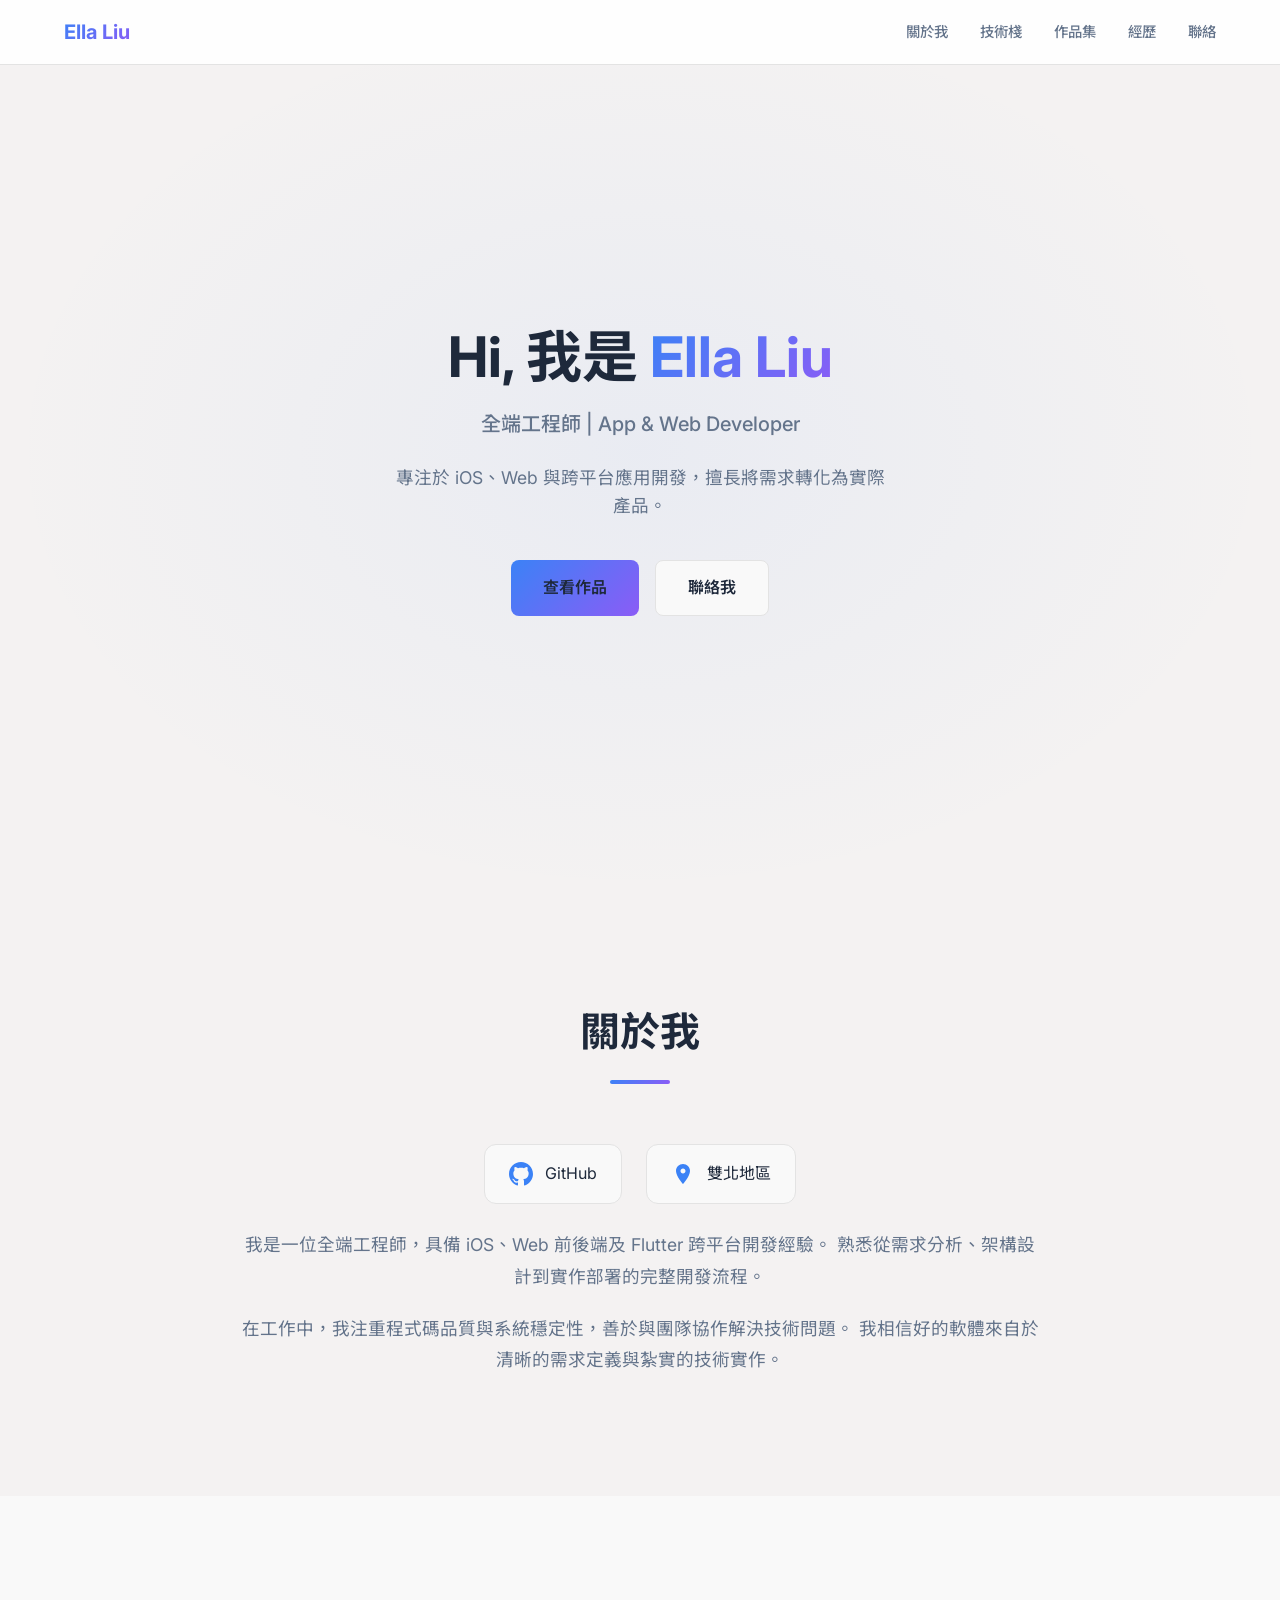
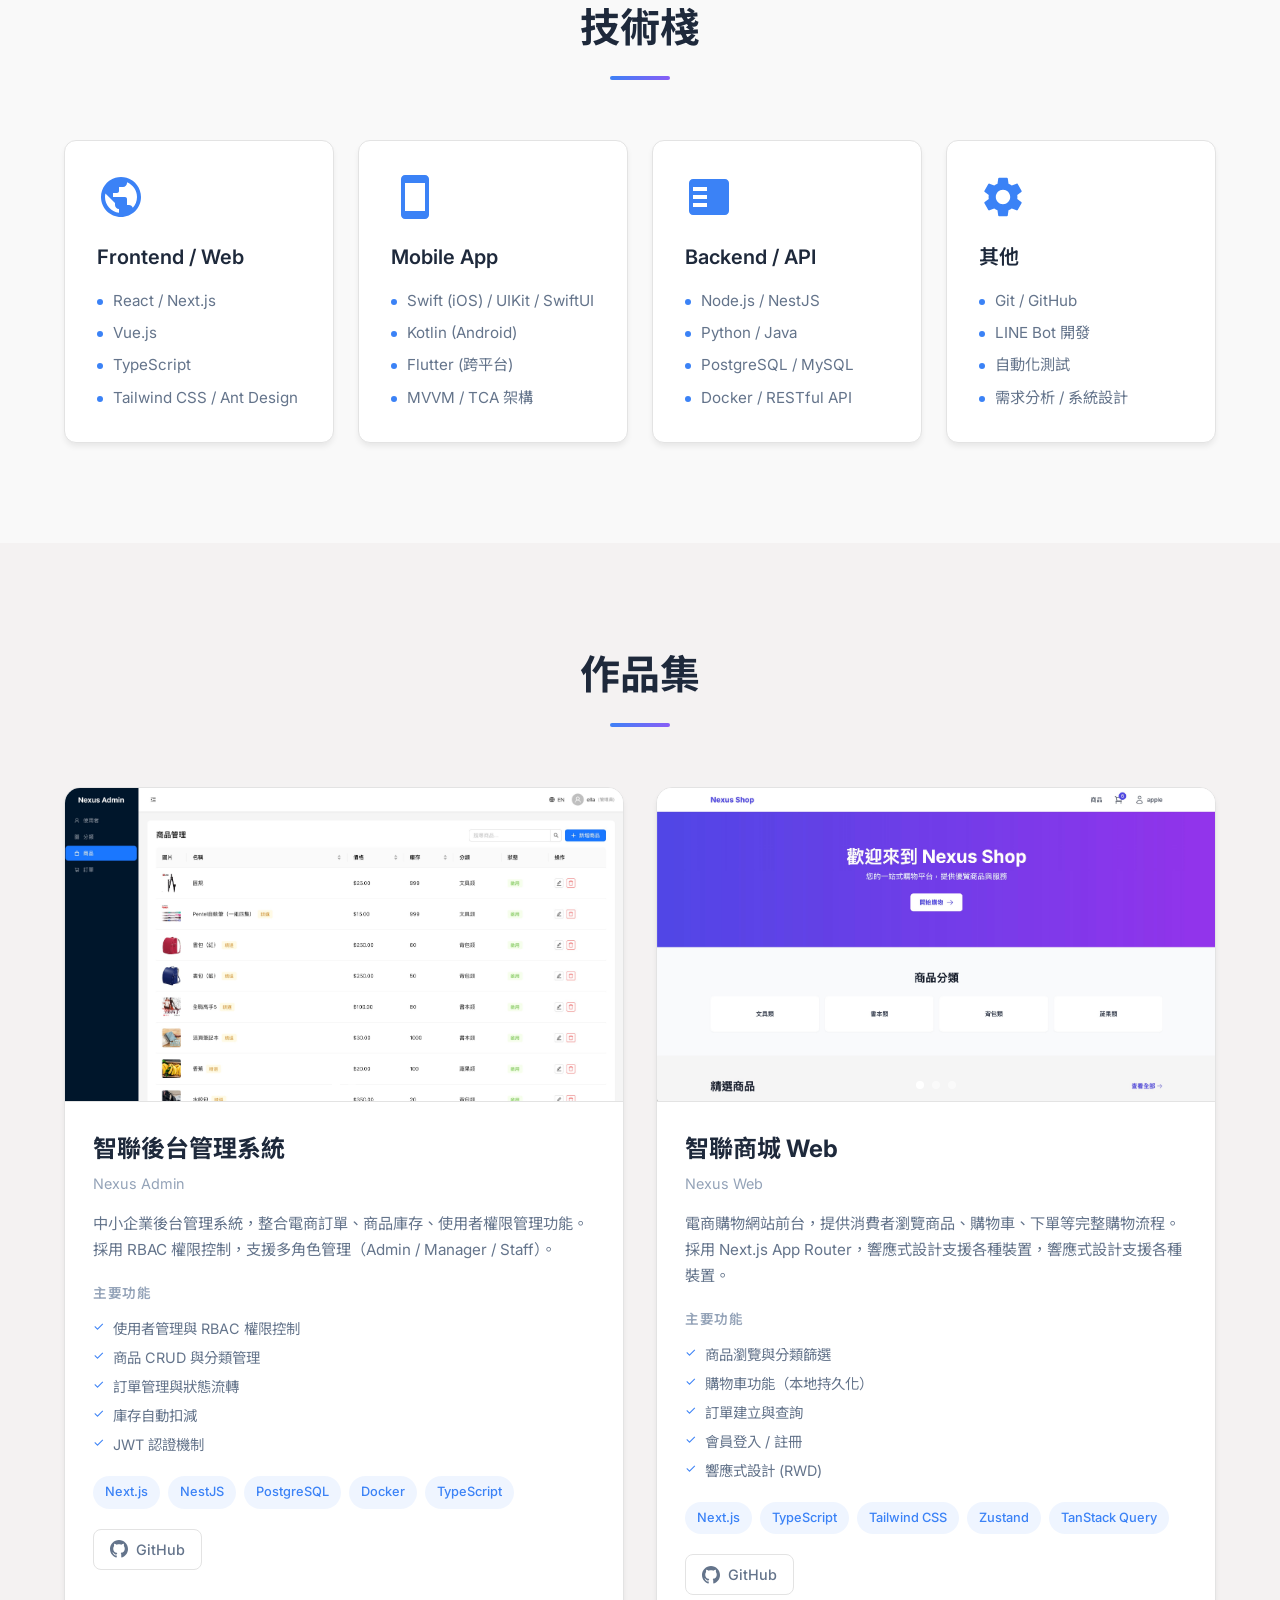
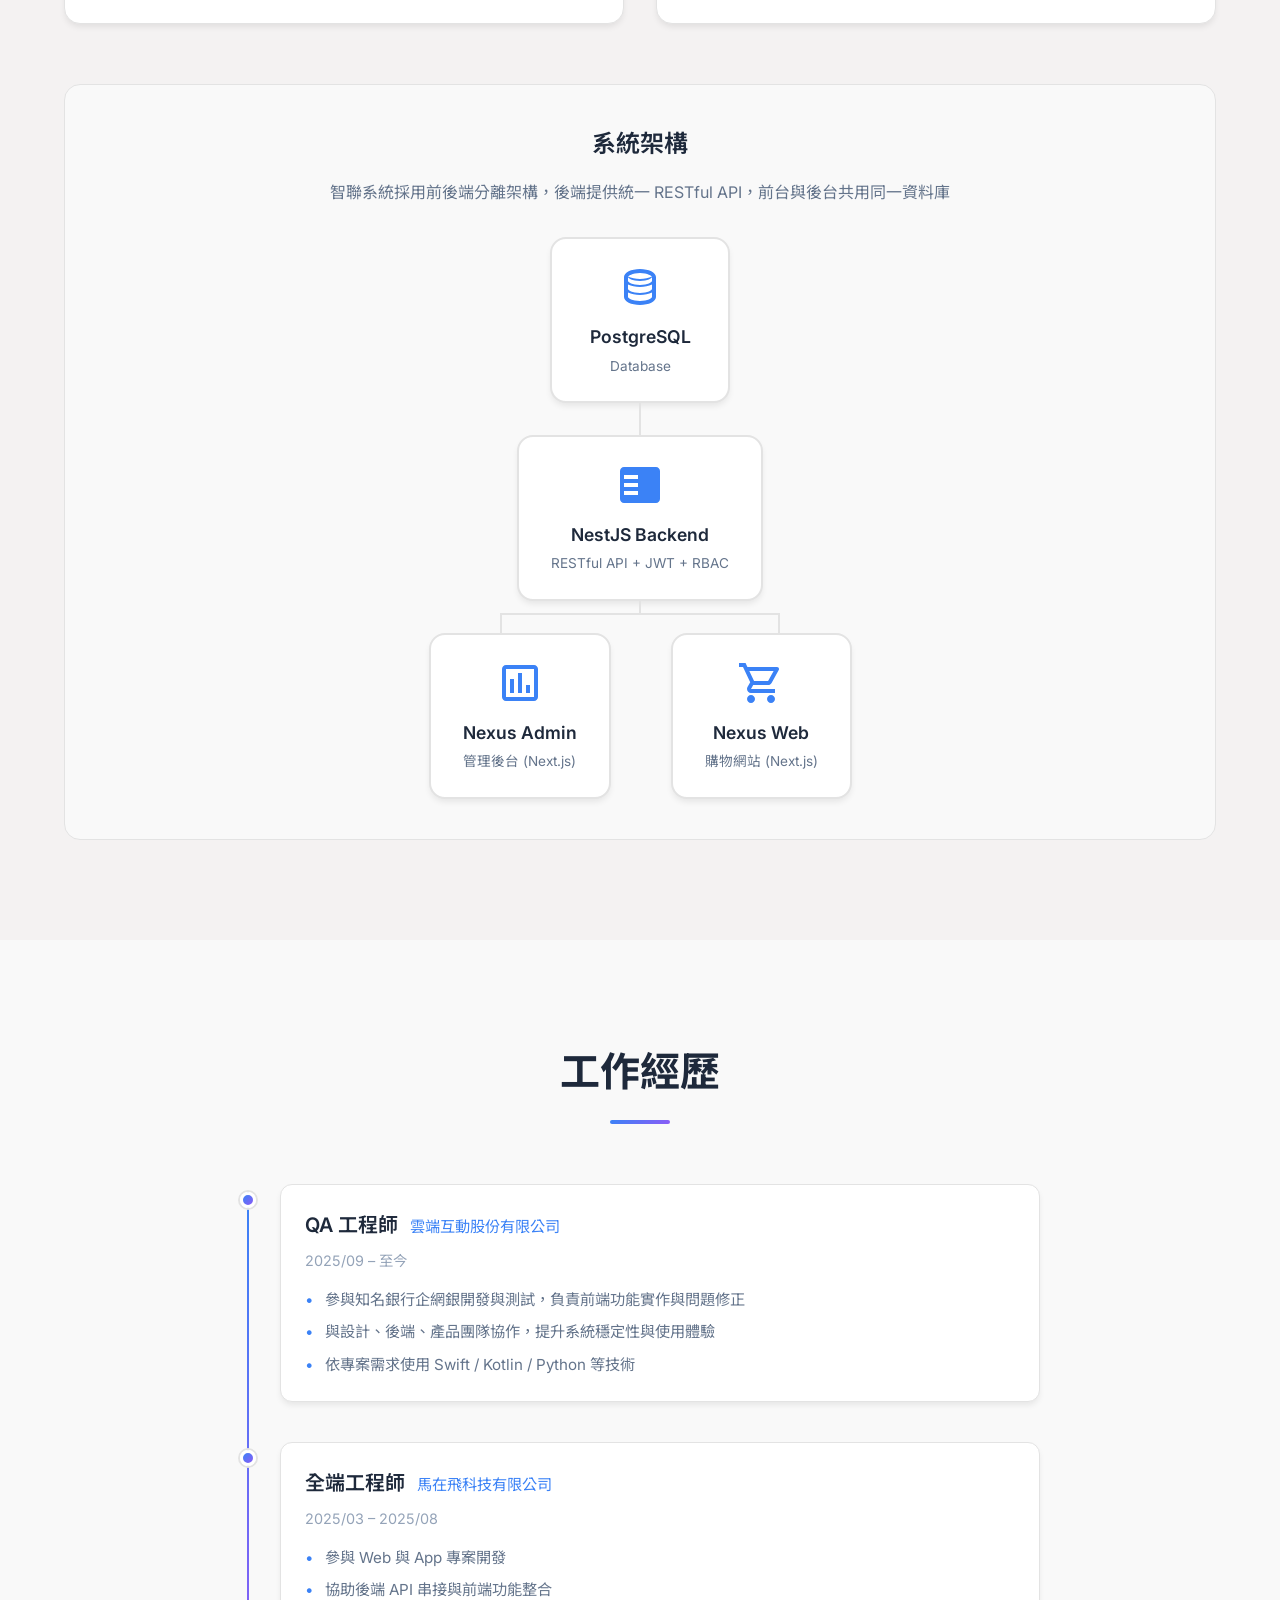
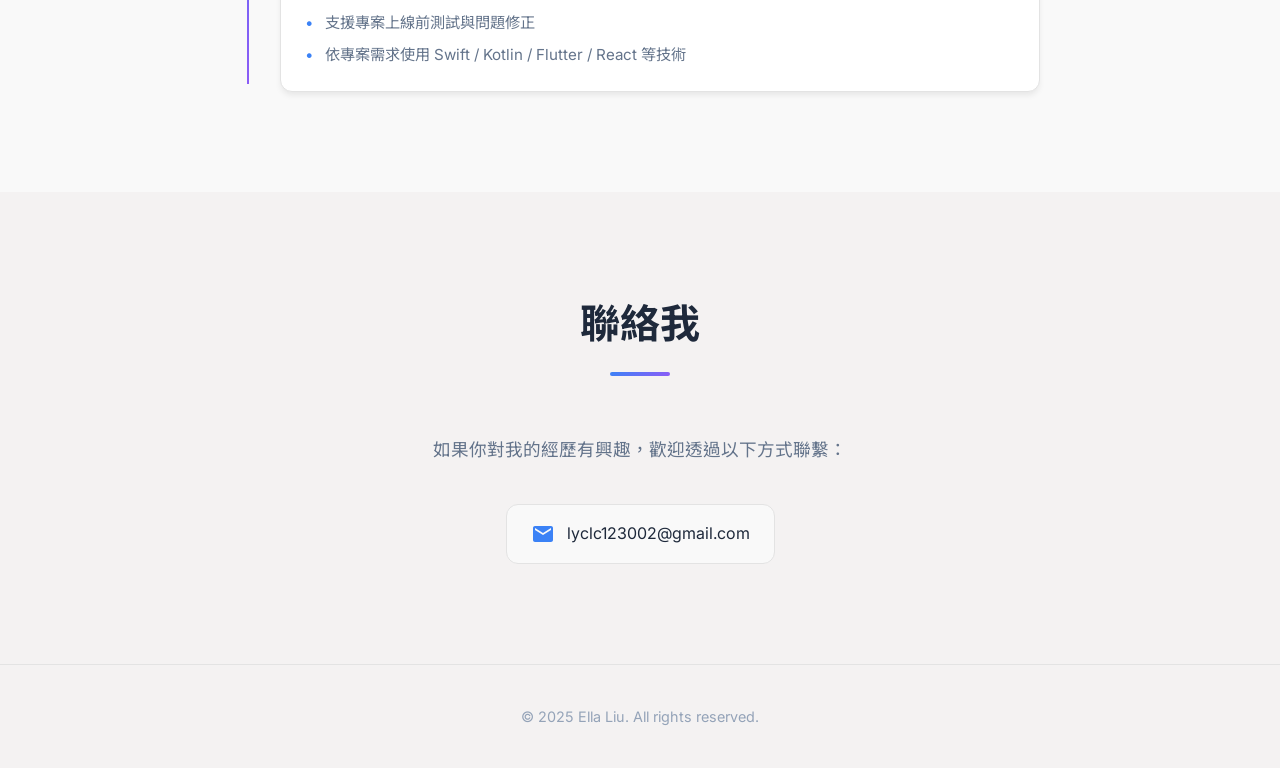
==== commit fbb1d84a: "fix: carousel display issues   - Fix image positioning in carousel   - Add relative position to proj" ====
--- a/index.html
+++ b/index.html
@@ -162,8 +162,8 @@
                     <div class="project-image">
                         <div class="carousel" data-carousel>
                             <div class="carousel-slides">
-                                <img src="images/nexus-admin-01.png" alt="Nexus Admin 截圖 1" class="carousel-slide active">
-                                <img src="images/nexus-admin-02.png" alt="Nexus Admin 截圖 2" class="carousel-slide">
+                                <img src="images/nexus-admin-01.jpg" alt="Nexus Admin 截圖 1" class="carousel-slide active">
+                                <img src="images/nexus-admin-02.jpg" alt="Nexus Admin 截圖 2" class="carousel-slide">
                             </div>
                             <button class="carousel-btn carousel-btn-prev" aria-label="上一張">‹</button>
                             <button class="carousel-btn carousel-btn-next" aria-label="下一張">›</button>
@@ -211,9 +211,9 @@
                     <div class="project-image">
                         <div class="carousel" data-carousel>
                             <div class="carousel-slides">
-                                <img src="images/nexus-web-03.png" alt="Nexus Web 截圖 1" class="carousel-slide active">
-                                <img src="images/nexus-web-01.png" alt="Nexus Web 截圖 2" class="carousel-slide">
-                                <img src="images/nexus-web-02.png" alt="Nexus Web 截圖 3" class="carousel-slide">
+                                <img src="images/nexus-web-03.jpg" alt="Nexus Web 截圖 1" class="carousel-slide active">
+                                <img src="images/nexus-web-01.jpg" alt="Nexus Web 截圖 2" class="carousel-slide">
+                                <img src="images/nexus-web-02.jpg" alt="Nexus Web 截圖 3" class="carousel-slide">
                             </div>
                             <button class="carousel-btn carousel-btn-prev" aria-label="上一張">‹</button>
                             <button class="carousel-btn carousel-btn-next" aria-label="下一張">›</button>
--- a/styles.css
+++ b/styles.css
@@ -360,6 +360,7 @@
 }
 
 .project-image {
+    position: relative;
     aspect-ratio: 16/9;
     background-color: var(--bg-secondary);
     display: flex;
@@ -371,13 +372,14 @@
 
 /* ===== Carousel ===== */
 .carousel {
-    position: relative;
+    position: absolute;
+    top: 0;
+    left: 0;
     width: 100%;
     height: 100%;
 }
 
 .carousel-slides {
-    position: relative;
     width: 100%;
     height: 100%;
 }
@@ -389,6 +391,7 @@
     width: 100%;
     height: 100%;
     object-fit: cover;
+    object-position: top center;
     opacity: 0;
     transition: opacity 0.5s ease;
 }
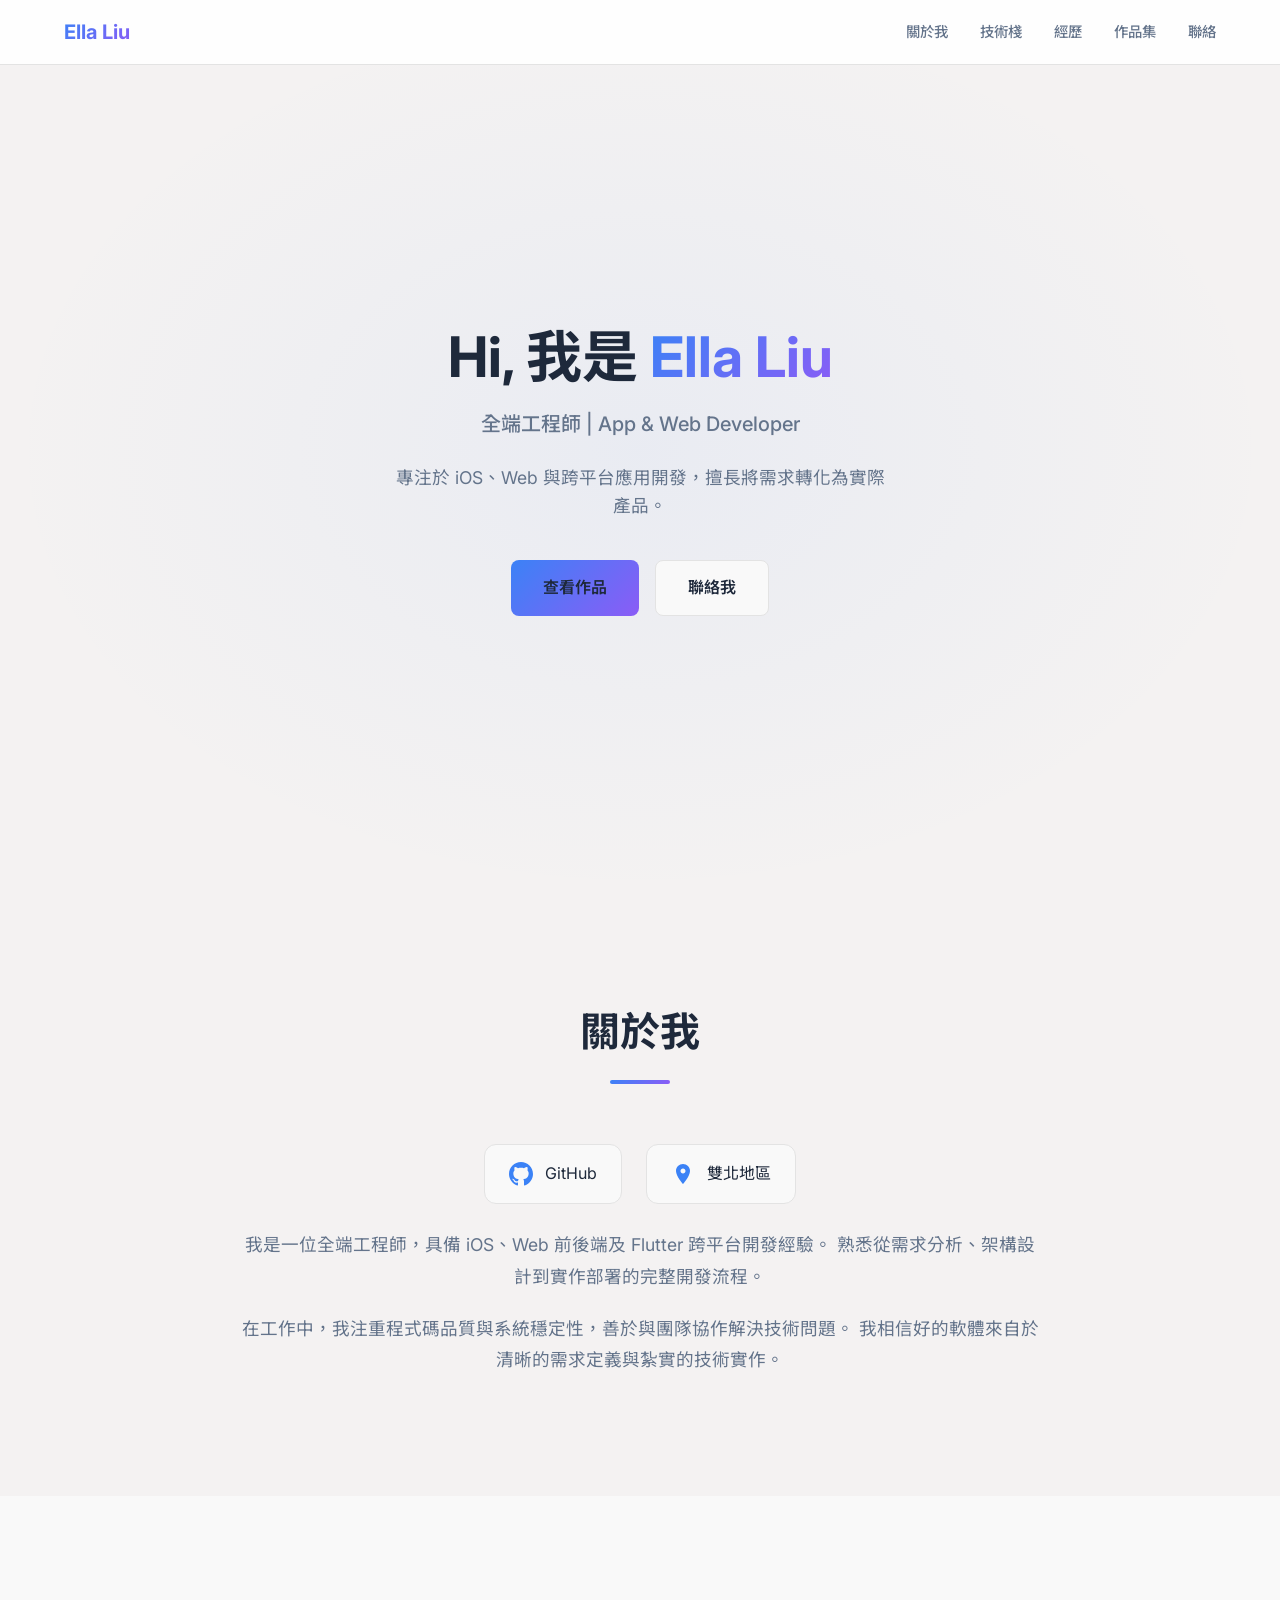
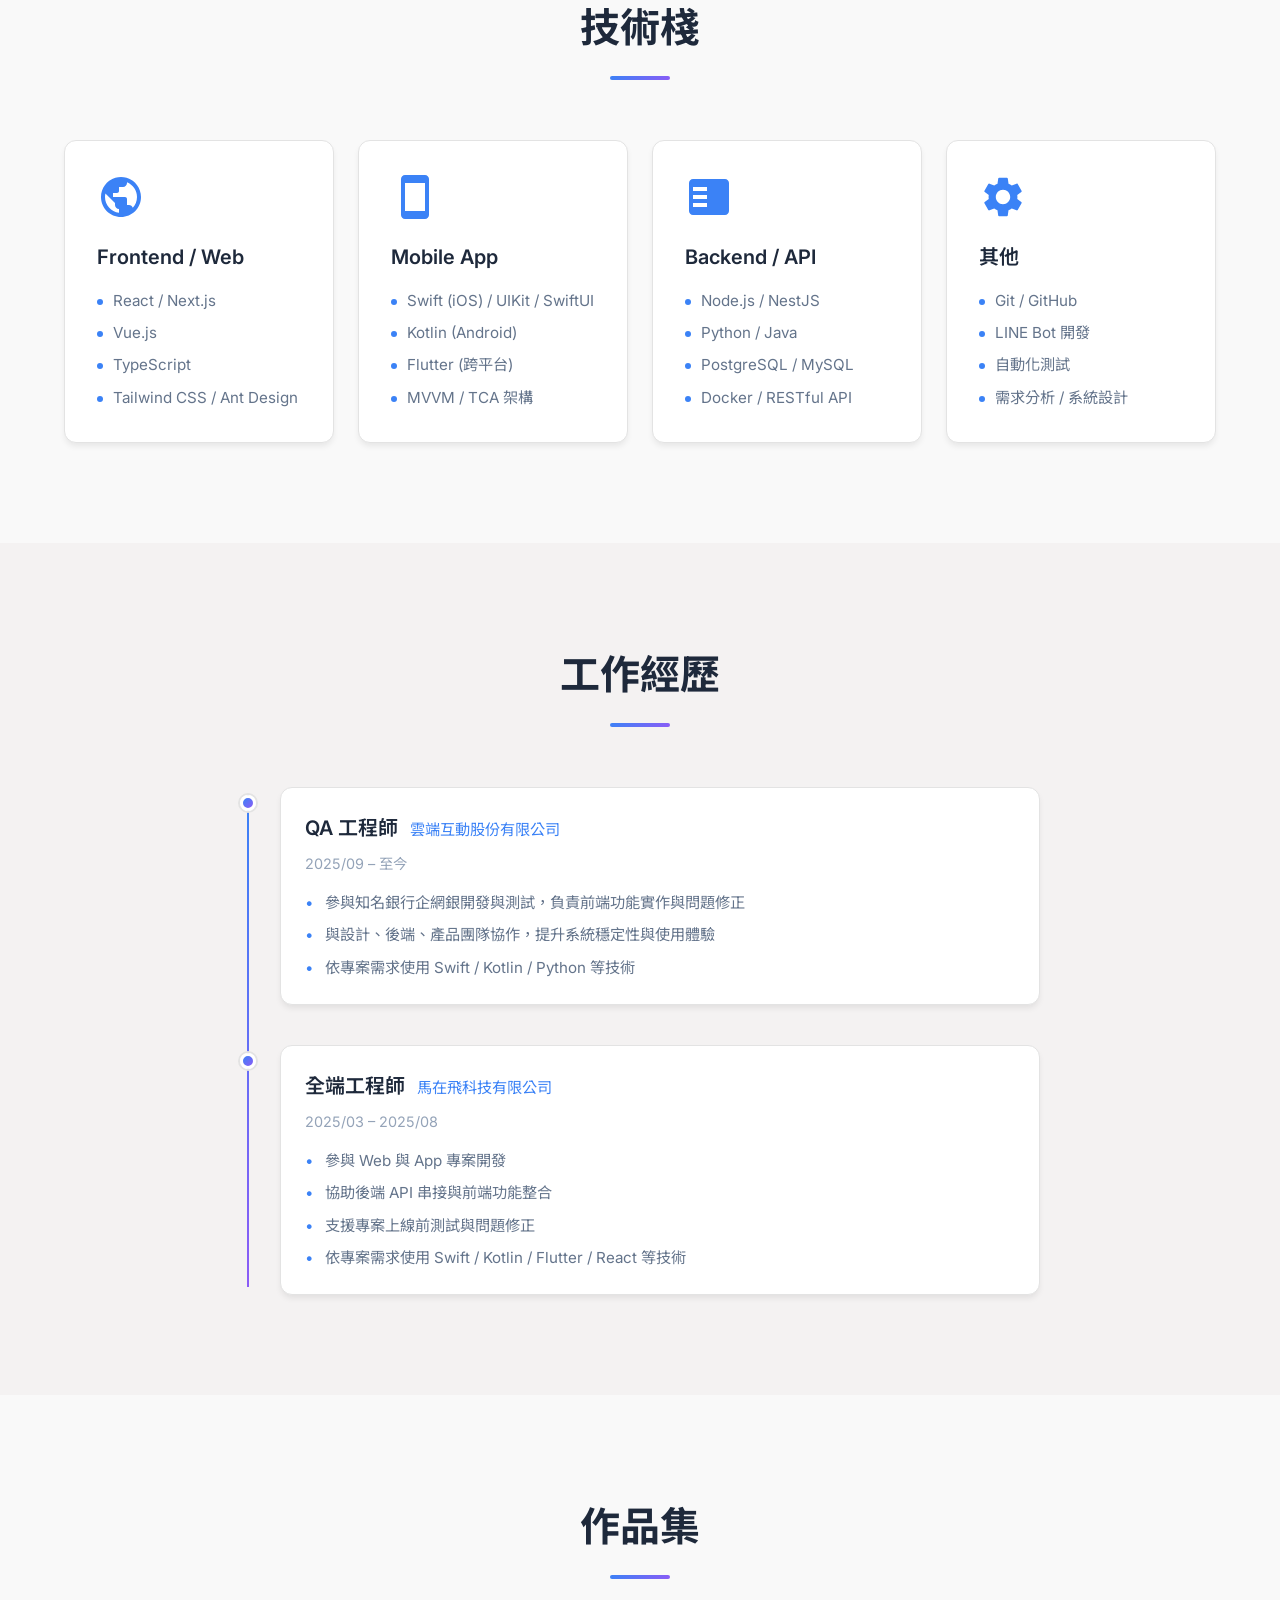
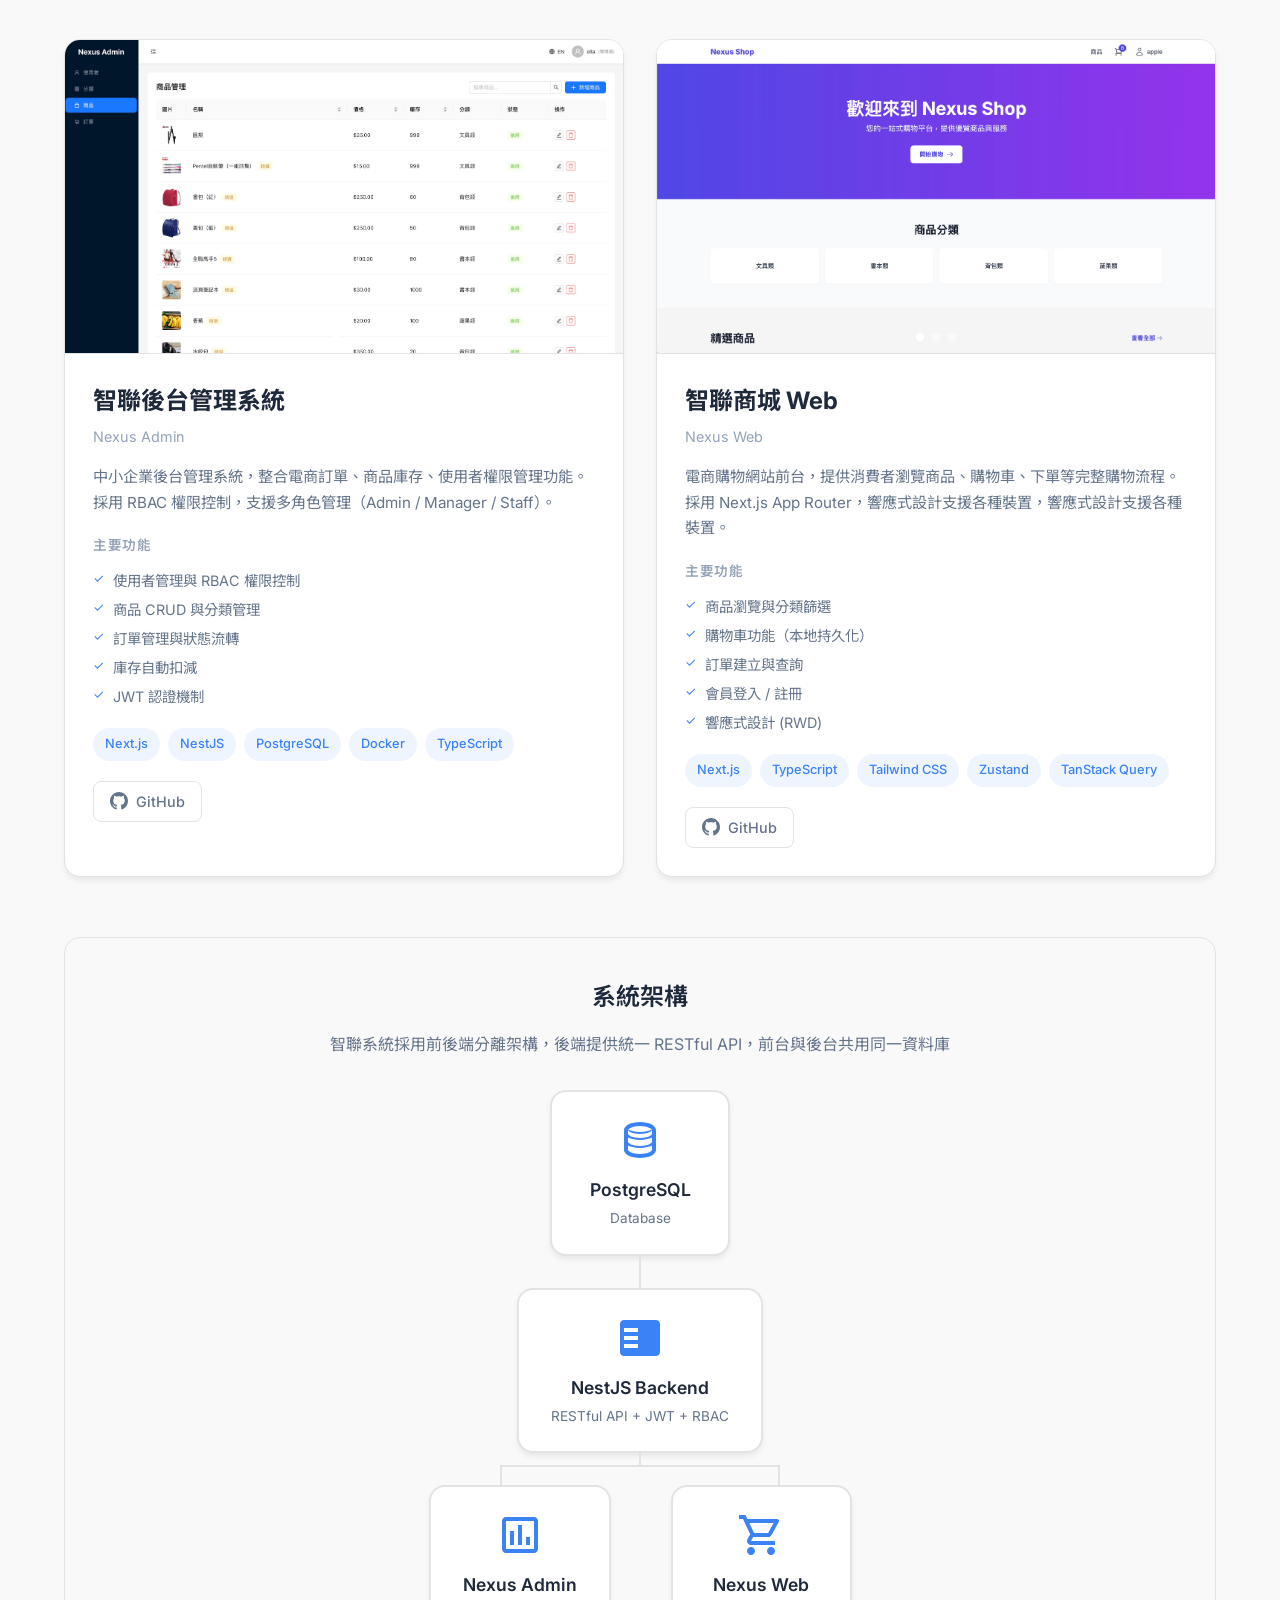
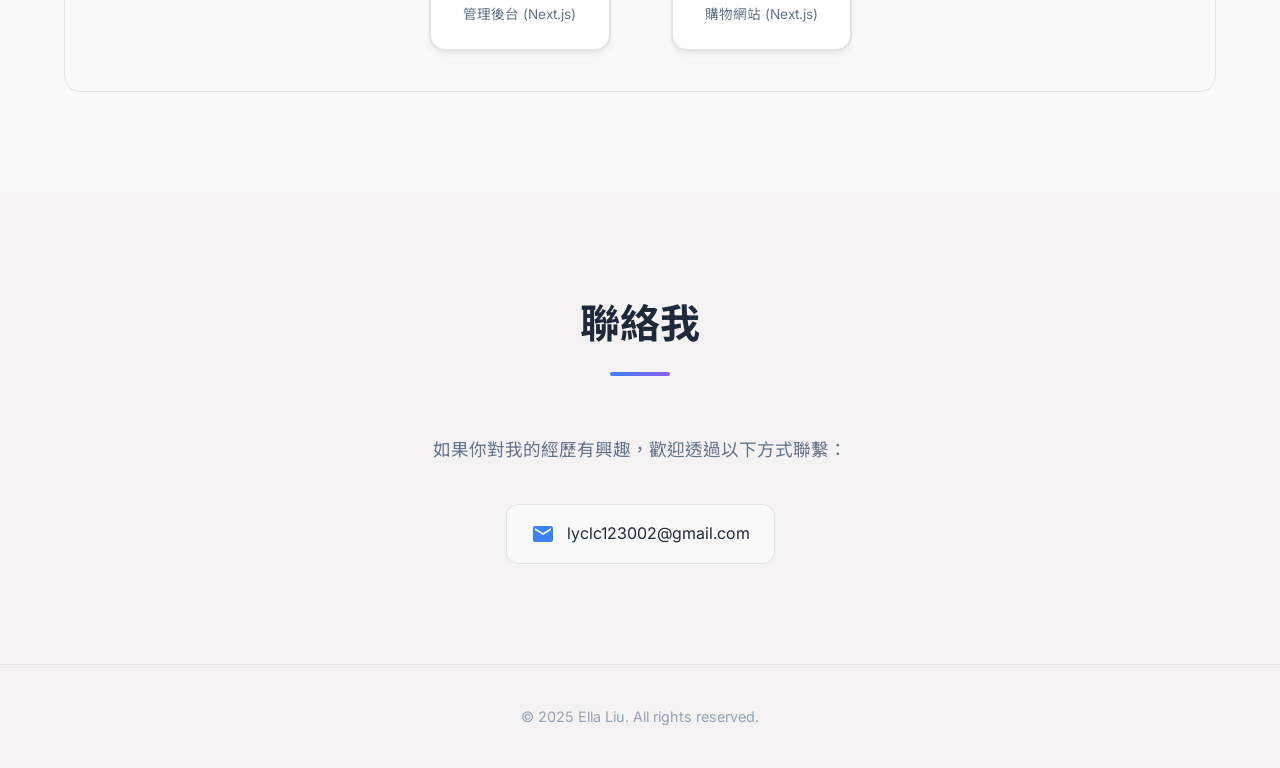
==== commit d071ecfd: "refactor: reorder sections - experience before projects   - Move experience section above projects  " ====
--- a/index.html
+++ b/index.html
@@ -27,8 +27,8 @@
             <ul class="nav-menu">
                 <li><a href="#about">關於我</a></li>
                 <li><a href="#skills">技術棧</a></li>
+                <li><a href="#experience">經歷</a></li>
                 <li><a href="#projects">作品集</a></li>
-                <li><a href="#experience">經歷</a></li>
                 <li><a href="#contact">聯絡</a></li>
             </ul>
         </div>
@@ -152,8 +152,48 @@
         </div>
     </section>
 
+    <!-- Experience Section -->
+    <section id="experience" class="section">
+        <div class="container">
+            <h2 class="section-title">工作經歷</h2>
+            <div class="timeline">
+                <div class="timeline-item">
+                    <div class="timeline-marker"></div>
+                    <div class="timeline-content">
+                        <div class="timeline-header">
+                            <h3>QA 工程師</h3>
+                            <span class="timeline-company">雲端互動股份有限公司</span>
+                        </div>
+                        <span class="timeline-date">2025/09 – 至今</span>
+                        <ul class="timeline-details">
+                            <li>參與知名銀行企網銀開發與測試，負責前端功能實作與問題修正</li>
+                            <li>與設計、後端、產品團隊協作，提升系統穩定性與使用體驗</li>
+                            <li>依專案需求使用 Swift / Kotlin / Python 等技術</li>
+                        </ul>
+                    </div>
+                </div>
+                <div class="timeline-item">
+                    <div class="timeline-marker"></div>
+                    <div class="timeline-content">
+                        <div class="timeline-header">
+                            <h3>全端工程師</h3>
+                            <span class="timeline-company">馬在飛科技有限公司</span>
+                        </div>
+                        <span class="timeline-date">2025/03 – 2025/08</span>
+                        <ul class="timeline-details">
+                            <li>參與 Web 與 App 專案開發</li>
+                            <li>協助後端 API 串接與前端功能整合</li>
+                            <li>支援專案上線前測試與問題修正</li>
+                            <li>依專案需求使用 Swift / Kotlin / Flutter / React 等技術</li>
+                        </ul>
+                    </div>
+                </div>
+            </div>
+        </div>
+    </section>
+
     <!-- Projects Section -->
-    <section id="projects" class="section">
+    <section id="projects" class="section section-alt">
         <div class="container">
             <h2 class="section-title">作品集</h2>
             <div class="projects-grid">
@@ -330,46 +370,6 @@
         </div>
     </section>
 
-    <!-- Experience Section -->
-    <section id="experience" class="section section-alt">
-        <div class="container">
-            <h2 class="section-title">工作經歷</h2>
-            <div class="timeline">
-                <div class="timeline-item">
-                    <div class="timeline-marker"></div>
-                    <div class="timeline-content">
-                        <div class="timeline-header">
-                            <h3>QA 工程師</h3>
-                            <span class="timeline-company">雲端互動股份有限公司</span>
-                        </div>
-                        <span class="timeline-date">2025/09 – 至今</span>
-                        <ul class="timeline-details">
-                            <li>參與知名銀行企網銀開發與測試，負責前端功能實作與問題修正</li>
-                            <li>與設計、後端、產品團隊協作，提升系統穩定性與使用體驗</li>
-                            <li>依專案需求使用 Swift / Kotlin / Python 等技術</li>
-                        </ul>
-                    </div>
-                </div>
-                <div class="timeline-item">
-                    <div class="timeline-marker"></div>
-                    <div class="timeline-content">
-                        <div class="timeline-header">
-                            <h3>全端工程師</h3>
-                            <span class="timeline-company">馬在飛科技有限公司</span>
-                        </div>
-                        <span class="timeline-date">2025/03 – 2025/08</span>
-                        <ul class="timeline-details">
-                            <li>參與 Web 與 App 專案開發</li>
-                            <li>協助後端 API 串接與前端功能整合</li>
-                            <li>支援專案上線前測試與問題修正</li>
-                            <li>依專案需求使用 Swift / Kotlin / Flutter / React 等技術</li>
-                        </ul>
-                    </div>
-                </div>
-            </div>
-        </div>
-    </section>
-
     <!-- Contact Section -->
     <section id="contact" class="section">
         <div class="container">
--- a/styles.css
+++ b/styles.css
@@ -935,7 +935,37 @@
     }
 
     .arch-connector-split {
+        height: 24px;
+        max-width: 100%;
+    }
+
+    .arch-connector-split::before {
+        height: 24px;
+    }
+
+    .arch-connector-split::after {
         display: none;
+    }
+
+    .arch-connector-split .arch-line-left,
+    .arch-connector-split .arch-line-right {
+        display: none;
+    }
+
+    /* Add connector between stacked frontend nodes */
+    .arch-layer-split .arch-node:not(:last-child)::after {
+        content: '';
+        position: absolute;
+        bottom: -22px;
+        left: 50%;
+        transform: translateX(-50%);
+        width: 2px;
+        height: 20px;
+        background: var(--border);
+    }
+
+    .arch-layer-split .arch-node {
+        position: relative;
     }
 
     .arch-node {
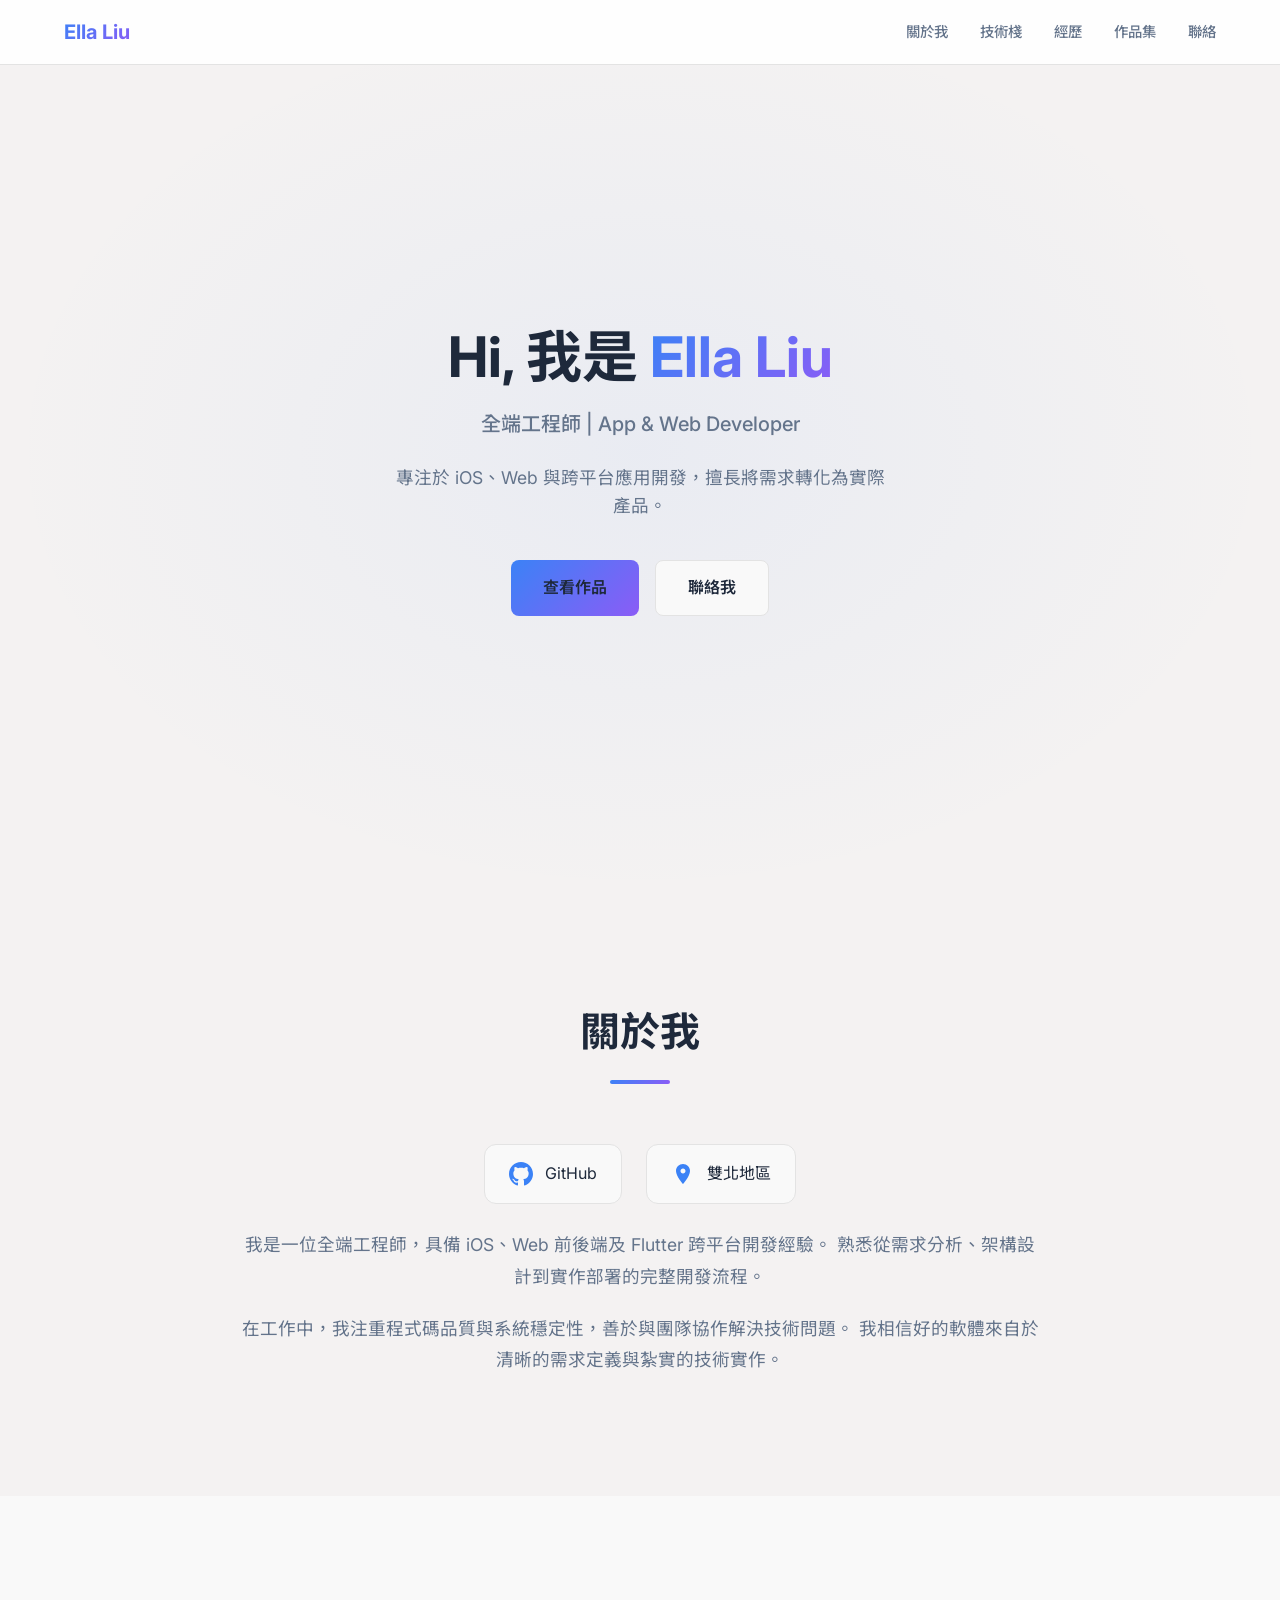
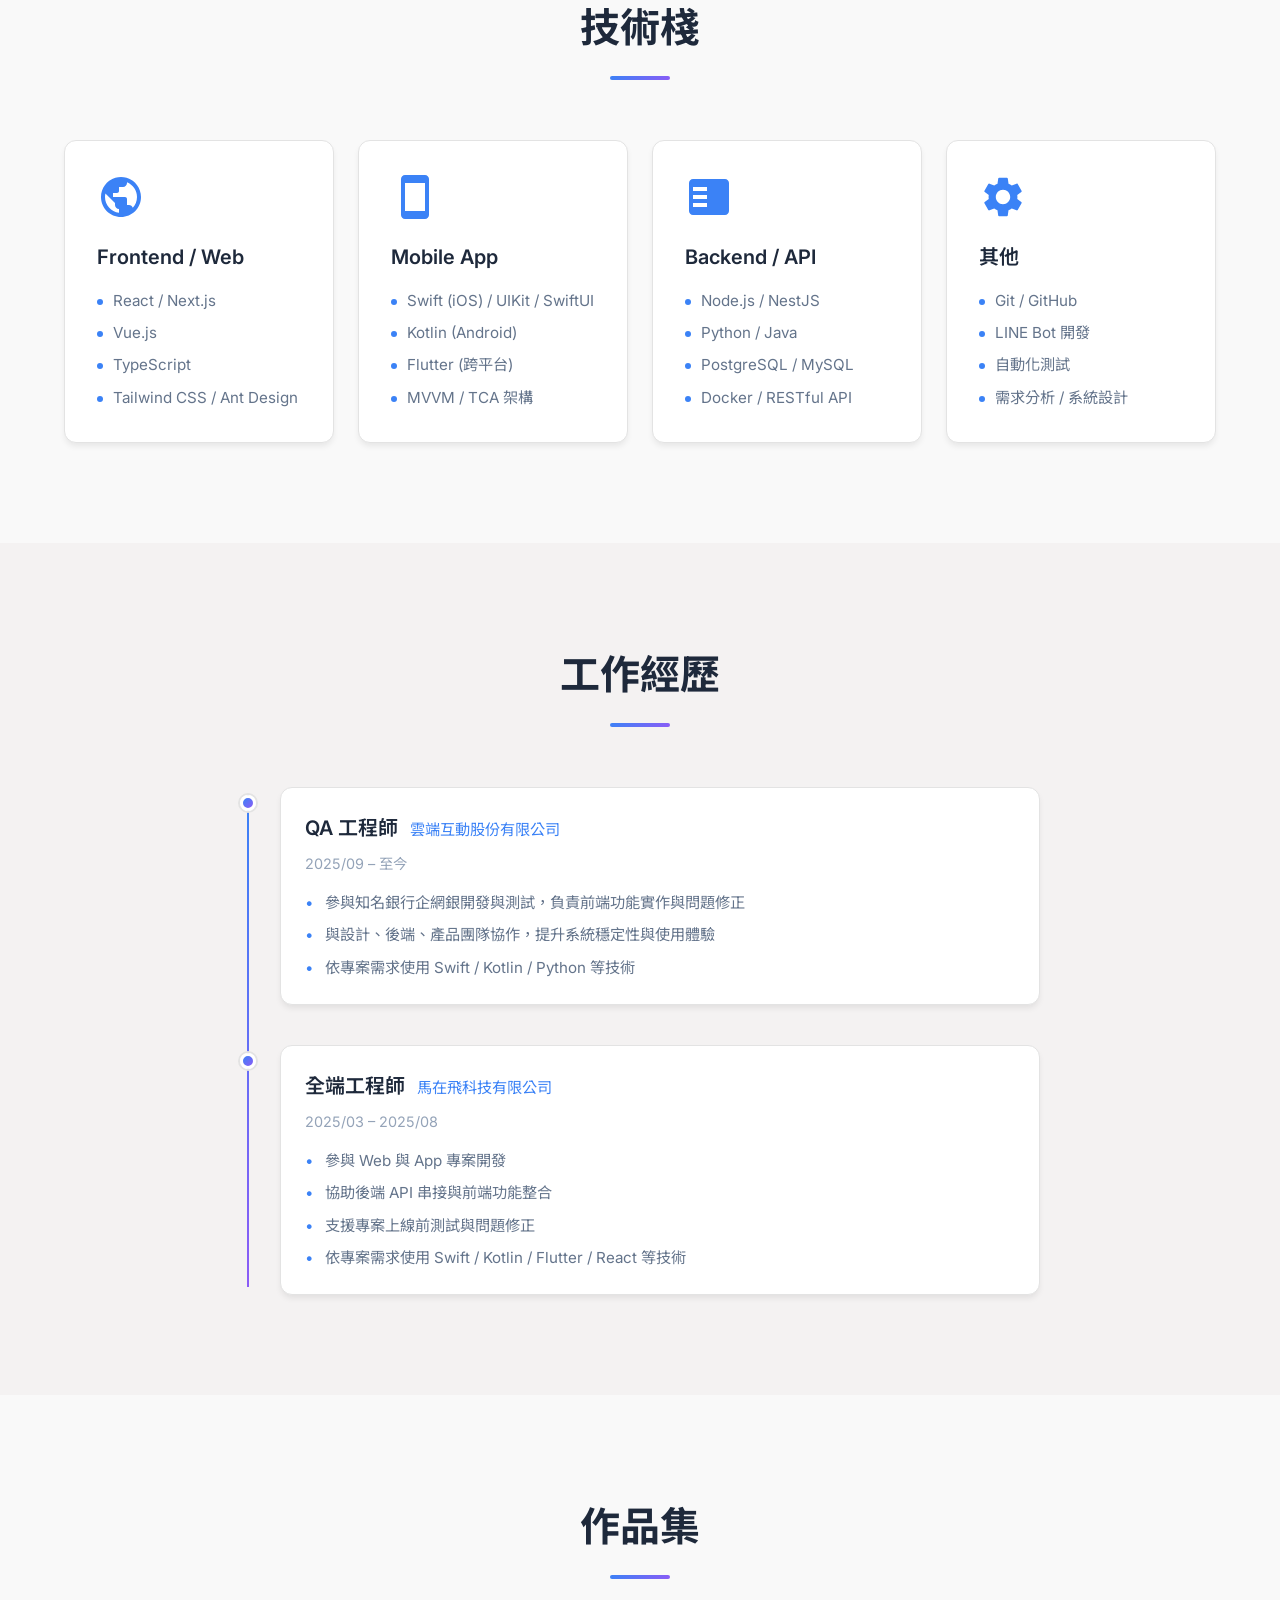
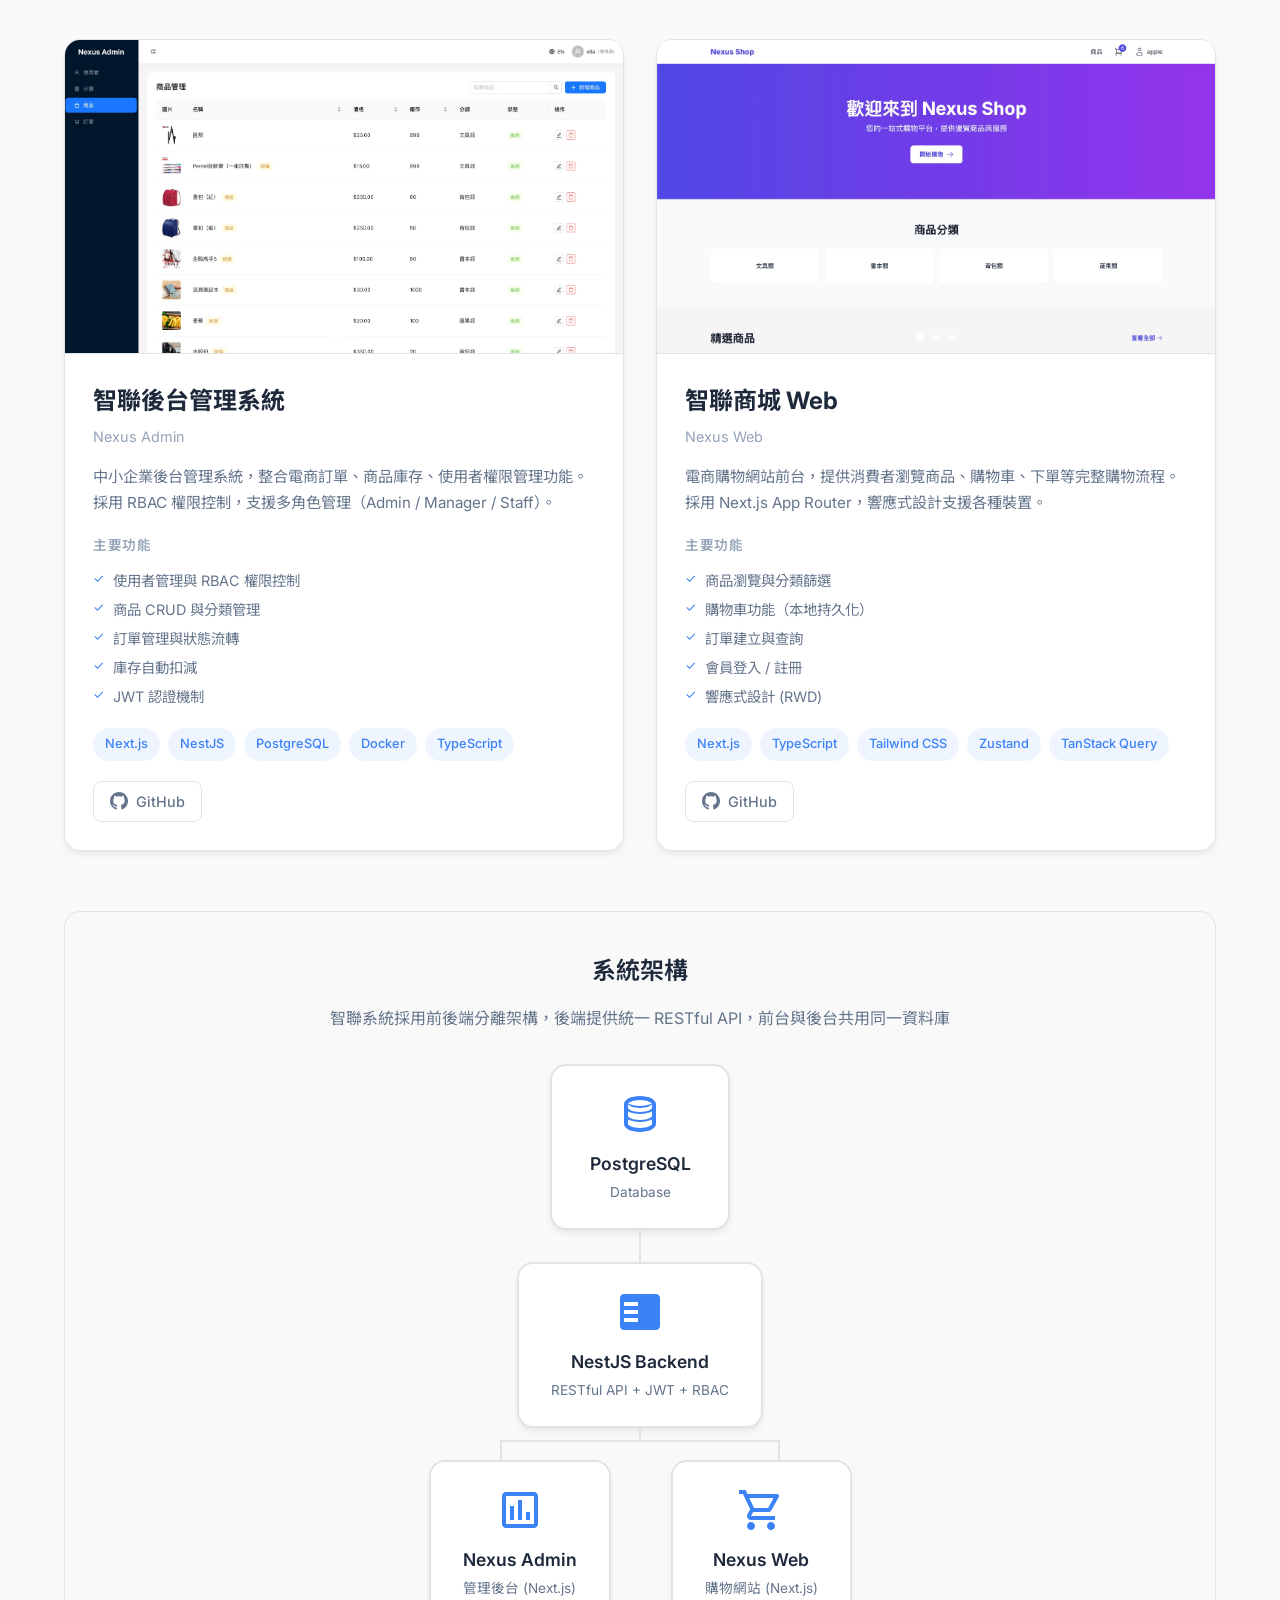
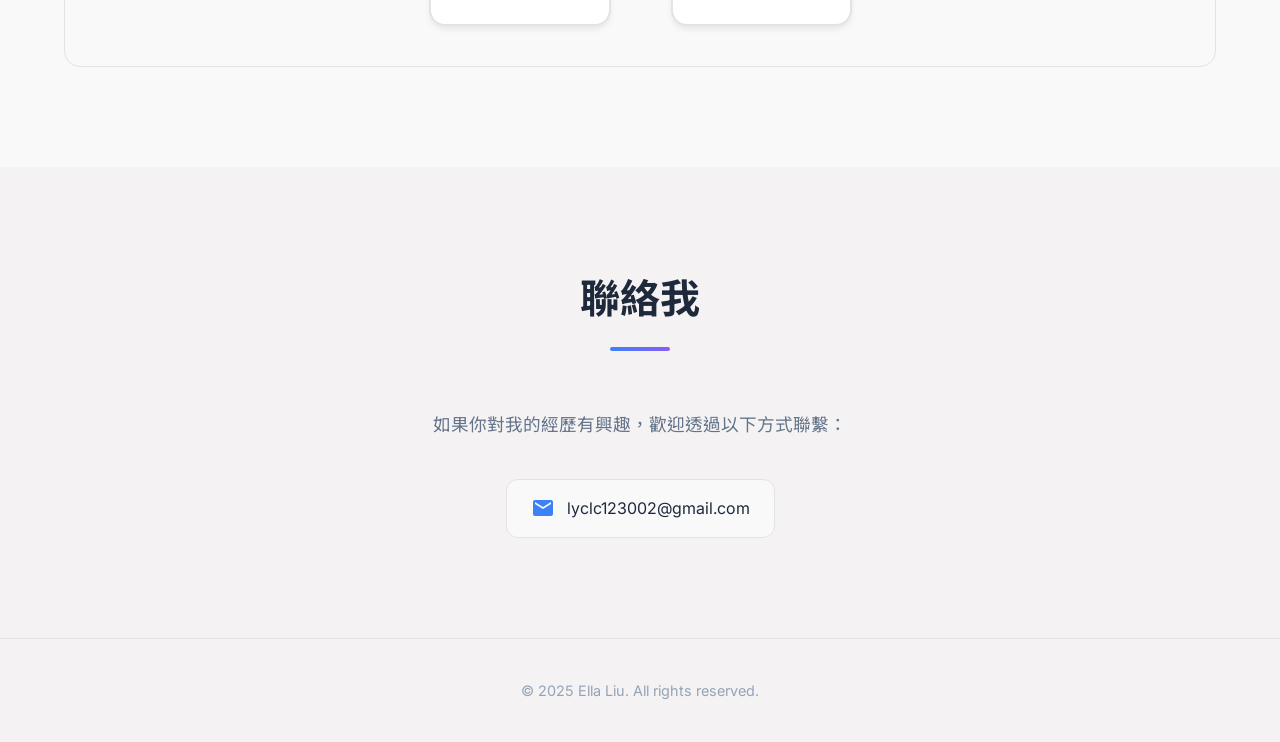
==== commit fcdfd414: "fix: remove duplicate text in Nexus Web description" ====
--- a/index.html
+++ b/index.html
@@ -265,7 +265,7 @@
                         <p class="project-subtitle">Nexus Web</p>
                         <p class="project-description">
                             電商購物網站前台，提供消費者瀏覽商品、購物車、下單等完整購物流程。
-                            採用 Next.js App Router，響應式設計支援各種裝置，響應式設計支援各種裝置。
+                            採用 Next.js App Router，響應式設計支援各種裝置。
                         </p>
                         <div class="project-features">
                             <h4>主要功能</h4>
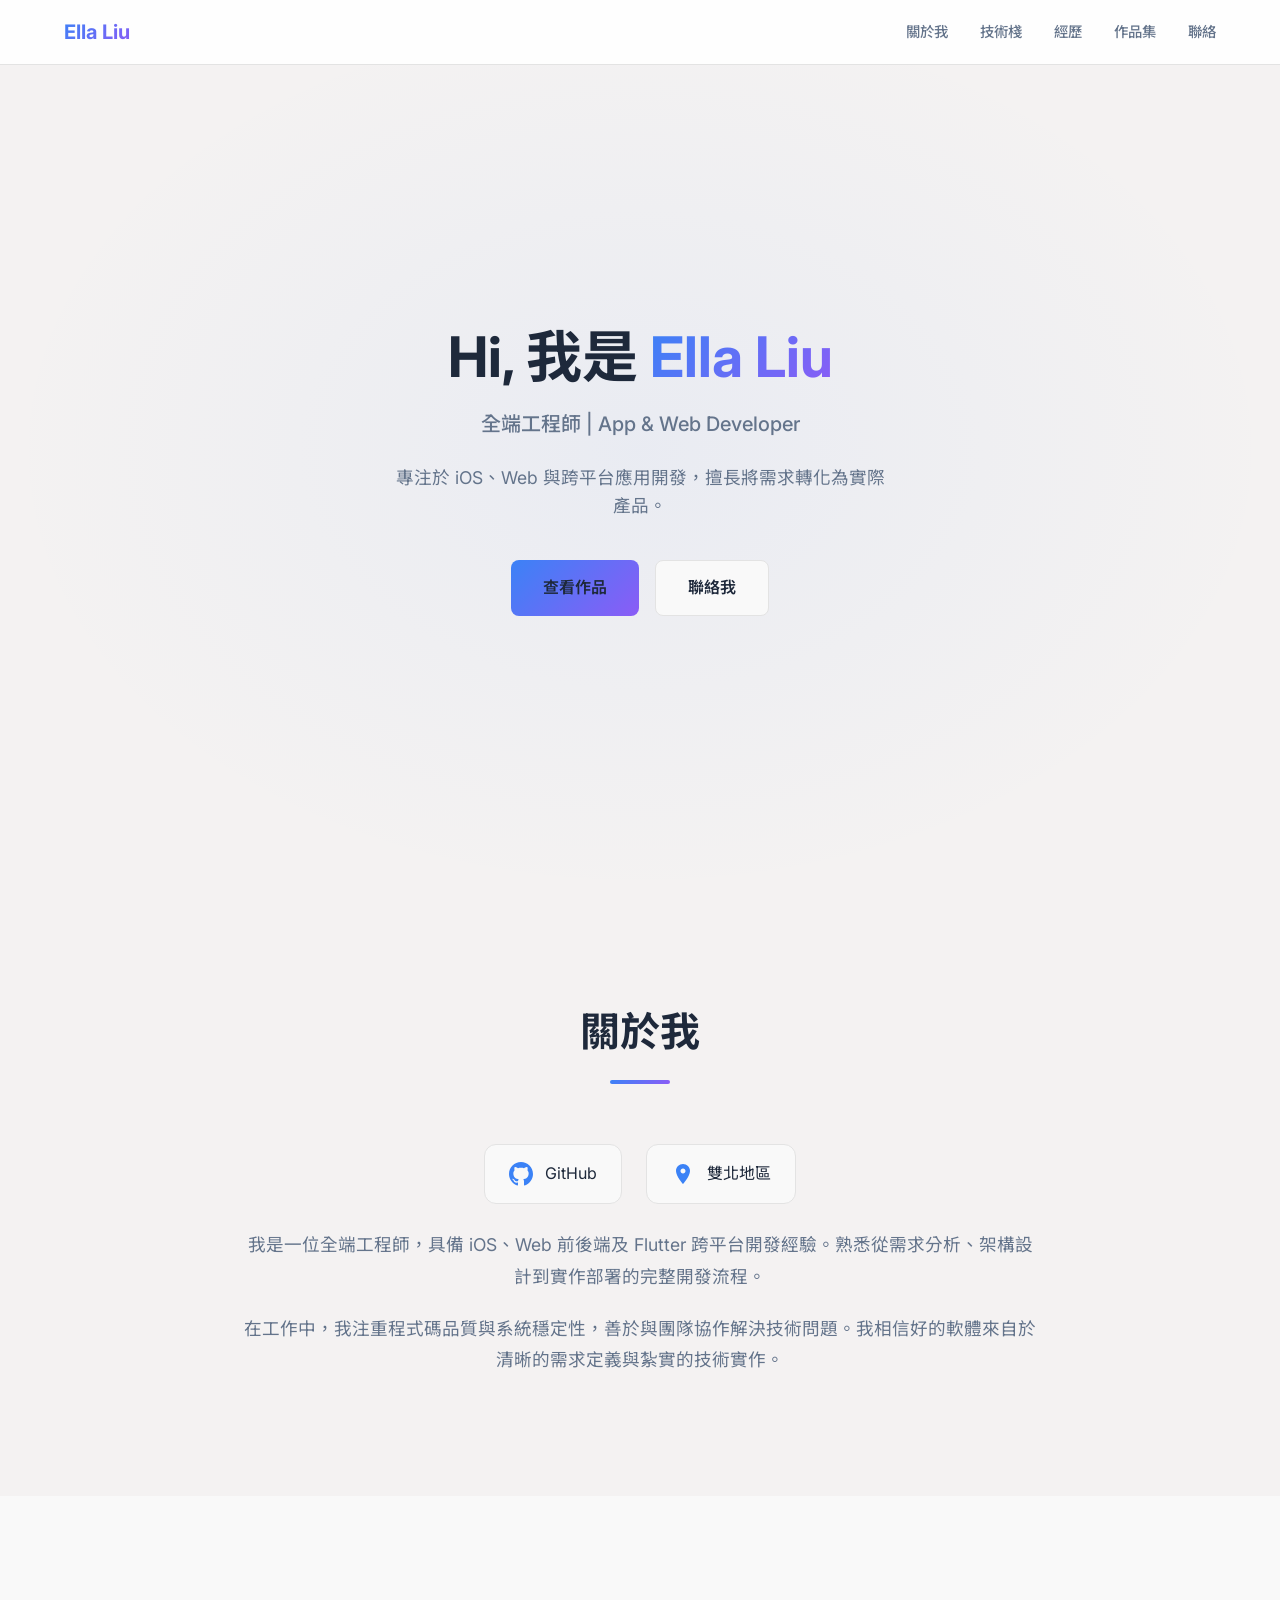
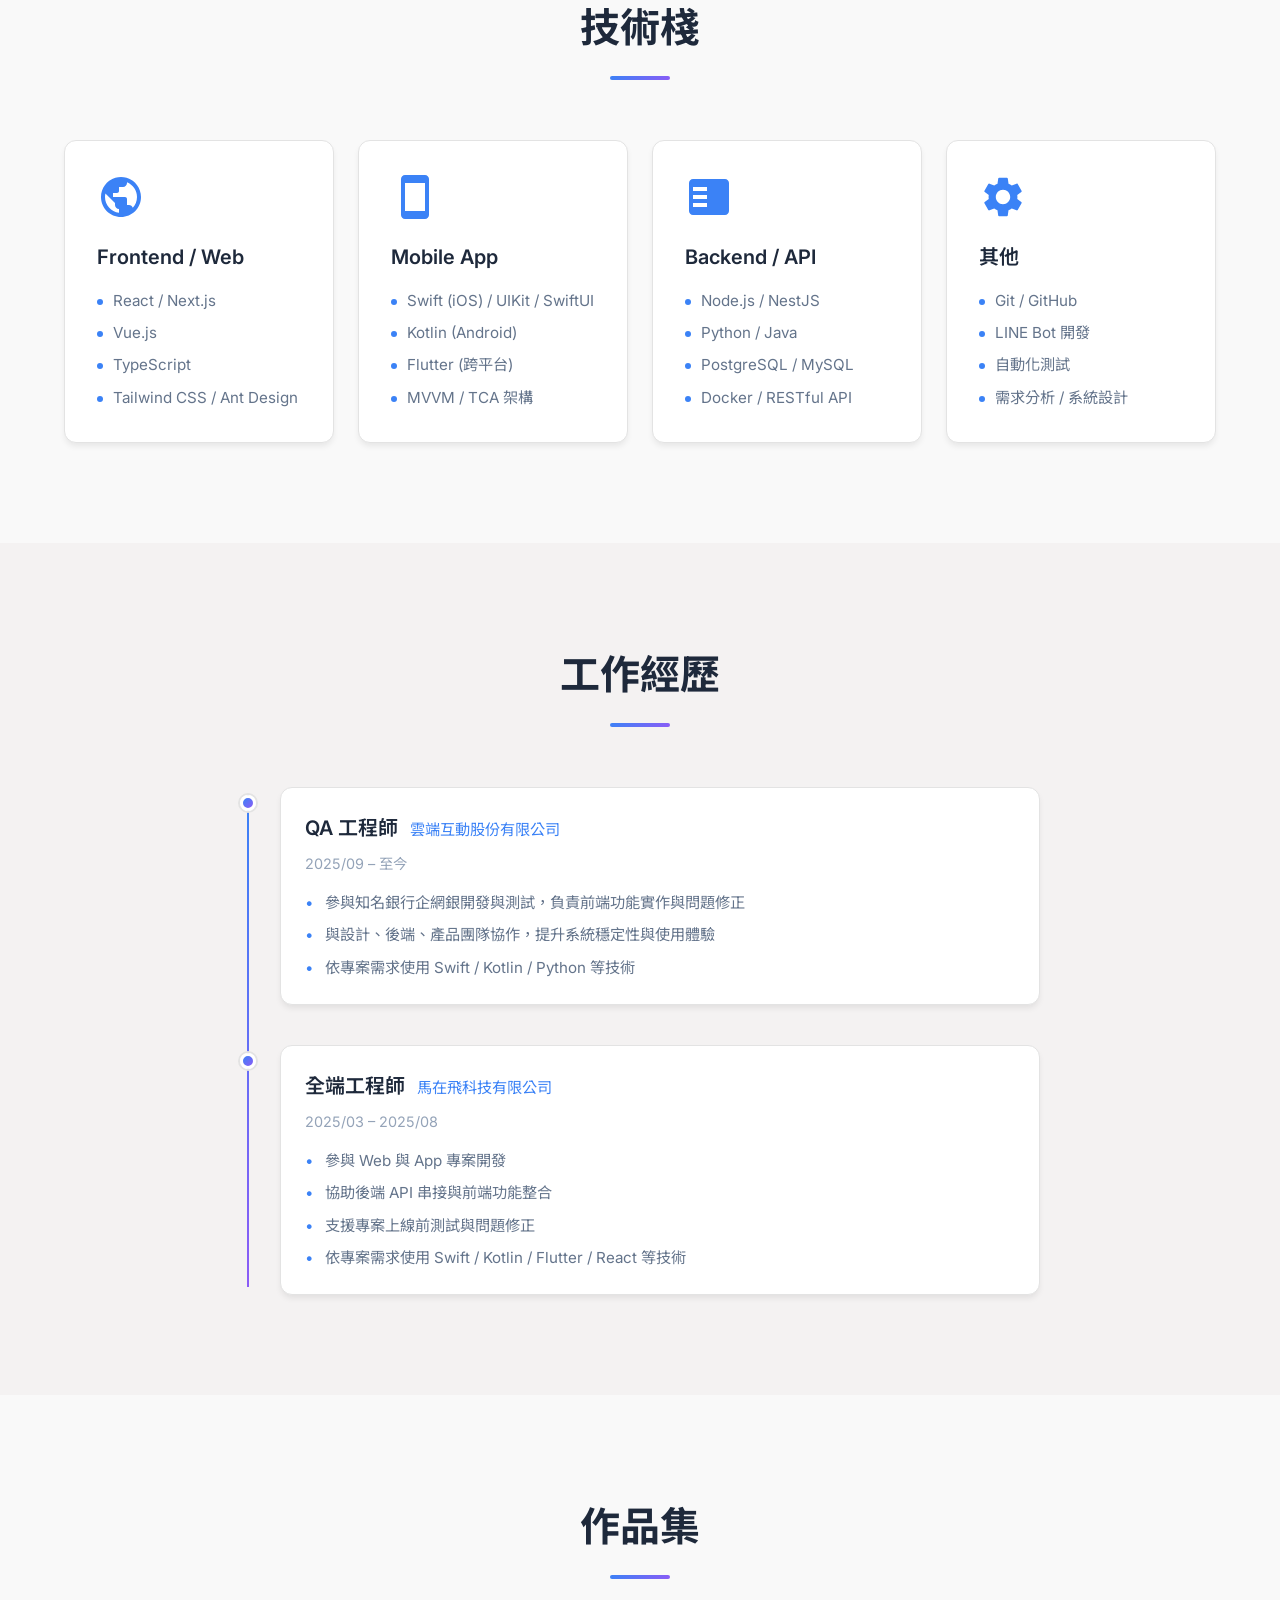
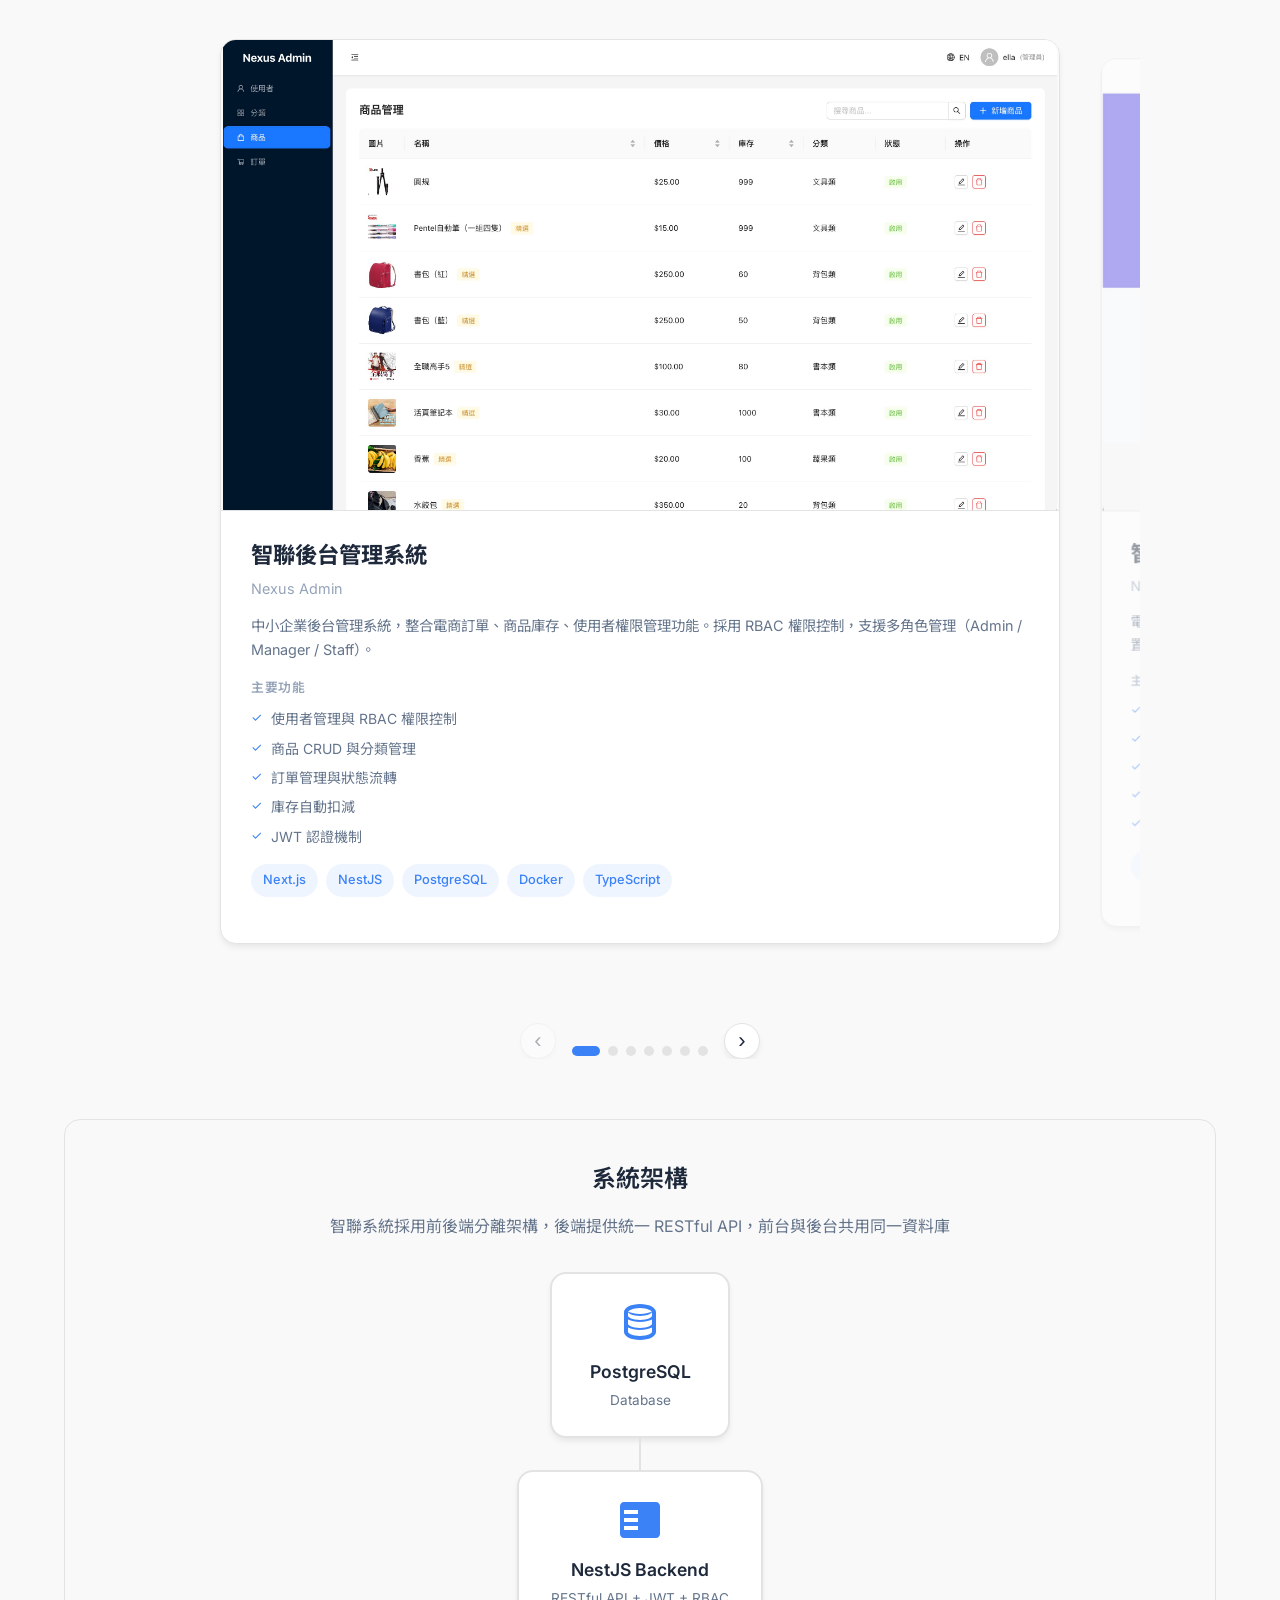
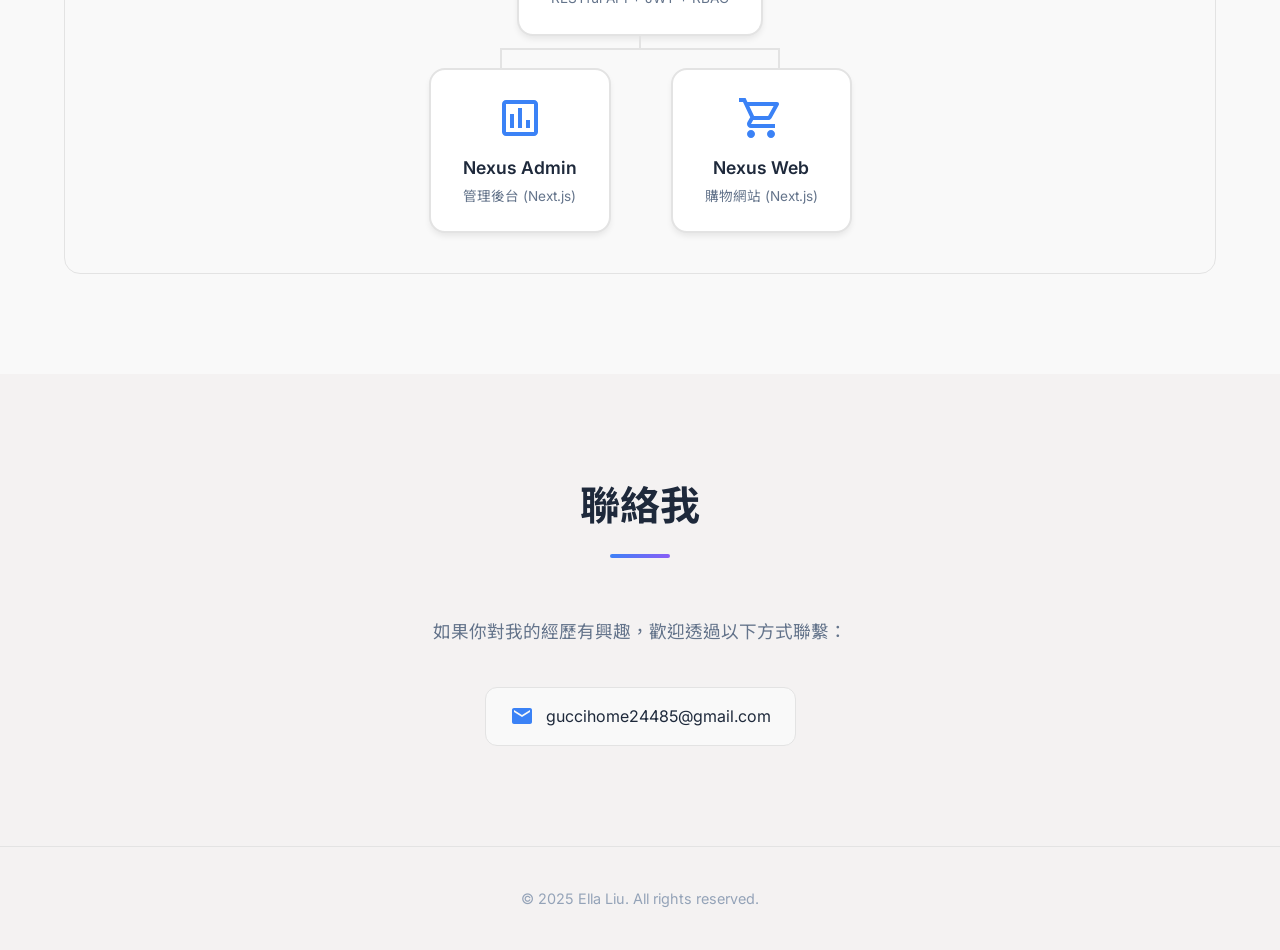
==== commit 4c1521a4: "feat: redesign projects section with peek carousel and 5 new projects - Replace grid layout with pee" ====
--- a/index.html
+++ b/index.html
@@ -4,9 +4,9 @@
 <head>
     <meta charset="UTF-8">
     <meta name="viewport" content="width=device-width, initial-scale=1.0">
-    <meta name="description" content="Ella Liu - 全端工程師，專精 iOS、Web、Flutter 開發">
+    <meta name="description" content="Ella Liu - 全端工程師 | App & Web Developer">
     <title>Ella Liu | 全端工程師</title>
-    <link rel="stylesheet" href="styles.css">
+    <link rel="stylesheet" href="styles.css?v=3">
     <link rel="preconnect" href="https://fonts.googleapis.com">
     <link rel="preconnect" href="https://fonts.gstatic.com" crossorigin>
     <link
@@ -39,9 +39,7 @@
         <div class="hero-content">
             <h1 class="hero-title">Hi, 我是 <span class="highlight">Ella Liu</span></h1>
             <p class="hero-subtitle">全端工程師 | App & Web Developer</p>
-            <p class="hero-description">
-                專注於 iOS、Web 與跨平台應用開發，擅長將需求轉化為實際產品。
-            </p>
+            <p class="hero-description">專注於 iOS、Web 與跨平台應用開發，擅長將需求轉化為實際產品。</p>
             <div class="hero-buttons">
                 <a href="#projects" class="btn btn-primary">查看作品</a>
                 <a href="#contact" class="btn btn-secondary">聯絡我</a>
@@ -54,31 +52,23 @@
         <div class="container">
             <h2 class="section-title">關於我</h2>
             <div class="contact-links">
-                <a href="https://github.com/ChiaLiu1230" class="contact-item" id="github-link" target="_blank" rel="noopener">
+                <a href="https://github.com/ChiaLiu1230" class="contact-item" target="_blank" rel="noopener">
                     <svg viewBox="0 0 24 24" fill="currentColor">
-                        <path
-                            d="M12 0c-6.626 0-12 5.373-12 12 0 5.302 3.438 9.8 8.207 11.387.599.111.793-.261.793-.577v-2.234c-3.338.726-4.033-1.416-4.033-1.416-.546-1.387-1.333-1.756-1.333-1.756-1.089-.745.083-.729.083-.729 1.205.084 1.839 1.237 1.839 1.237 1.07 1.834 2.807 1.304 3.492.997.107-.775.418-1.305.762-1.604-2.665-.305-5.467-1.334-5.467-5.931 0-1.311.469-2.381 1.236-3.221-.124-.303-.535-1.524.117-3.176 0 0 1.008-.322 3.301 1.23.957-.266 1.983-.399 3.003-.404 1.02.005 2.047.138 3.006.404 2.291-1.552 3.297-1.23 3.297-1.23.653 1.653.242 2.874.118 3.176.77.84 1.235 1.911 1.235 3.221 0 4.609-2.807 5.624-5.479 5.921.43.372.823 1.102.823 2.222v3.293c0 .319.192.694.801.576 4.765-1.589 8.199-6.086 8.199-11.386 0-6.627-5.373-12-12-12z" />
+                        <path d="M12 0c-6.626 0-12 5.373-12 12 0 5.302 3.438 9.8 8.207 11.387.599.111.793-.261.793-.577v-2.234c-3.338.726-4.033-1.416-4.033-1.416-.546-1.387-1.333-1.756-1.333-1.756-1.089-.745.083-.729.083-.729 1.205.084 1.839 1.237 1.839 1.237 1.07 1.834 2.807 1.304 3.492.997.107-.775.418-1.305.762-1.604-2.665-.305-5.467-1.334-5.467-5.931 0-1.311.469-2.381 1.236-3.221-.124-.303-.535-1.524.117-3.176 0 0 1.008-.322 3.301 1.23.957-.266 1.983-.399 3.003-.404 1.02.005 2.047.138 3.006.404 2.291-1.552 3.297-1.23 3.297-1.23.653 1.653.242 2.874.118 3.176.77.84 1.235 1.911 1.235 3.221 0 4.609-2.807 5.624-5.479 5.921.43.372.823 1.102.823 2.222v3.293c0 .319.192.694.801.576 4.765-1.589 8.199-6.086 8.199-11.386 0-6.627-5.373-12-12-12z" />
                     </svg>
                     <span>GitHub</span>
                 </a>
                 <div class="contact-item">
                     <svg viewBox="0 0 24 24" fill="currentColor">
-                        <path
-                            d="M12 2C8.13 2 5 5.13 5 9c0 5.25 7 13 7 13s7-7.75 7-13c0-3.87-3.13-7-7-7zm0 9.5c-1.38 0-2.5-1.12-2.5-2.5s1.12-2.5 2.5-2.5 2.5 1.12 2.5 2.5-1.12 2.5-2.5 2.5z" />
+                        <path d="M12 2C8.13 2 5 5.13 5 9c0 5.25 7 13 7 13s7-7.75 7-13c0-3.87-3.13-7-7-7zm0 9.5c-1.38 0-2.5-1.12-2.5-2.5s1.12-2.5 2.5-2.5 2.5 1.12 2.5 2.5-1.12 2.5-2.5 2.5z" />
                     </svg>
                     <span>雙北地區</span>
                 </div>
             </div>
             <br>
             <div class="about-content">
-                <p>
-                    我是一位全端工程師，具備 iOS、Web 前後端及 Flutter 跨平台開發經驗。
-                    熟悉從需求分析、架構設計到實作部署的完整開發流程。
-                </p>
-                <p>
-                    在工作中，我注重程式碼品質與系統穩定性，善於與團隊協作解決技術問題。
-                    我相信好的軟體來自於清晰的需求定義與紮實的技術實作。
-                </p>
+                <p>我是一位全端工程師，具備 iOS、Web 前後端及 Flutter 跨平台開發經驗。熟悉從需求分析、架構設計到實作部署的完整開發流程。</p>
+                <p>在工作中，我注重程式碼品質與系統穩定性，善於與團隊協作解決技術問題。我相信好的軟體來自於清晰的需求定義與紮實的技術實作。</p>
             </div>
         </div>
     </section>
@@ -88,12 +78,10 @@
         <div class="container">
             <h2 class="section-title">技術棧</h2>
             <div class="skills-grid">
+                
                 <div class="skill-card">
                     <div class="skill-icon">
-                        <svg viewBox="0 0 24 24" fill="currentColor">
-                            <path
-                                d="M12 2C6.48 2 2 6.48 2 12s4.48 10 10 10 10-4.48 10-10S17.52 2 12 2zm-1 17.93c-3.95-.49-7-3.85-7-7.93 0-.62.08-1.21.21-1.79L9 15v1c0 1.1.9 2 2 2v1.93zm6.9-2.54c-.26-.81-1-1.39-1.9-1.39h-1v-3c0-.55-.45-1-1-1H8v-2h2c.55 0 1-.45 1-1V7h2c1.1 0 2-.9 2-2v-.41c2.93 1.19 5 4.06 5 7.41 0 2.08-.8 3.97-2.1 5.39z" />
-                        </svg>
+                        <svg viewBox="0 0 24 24" fill="currentColor"><path d="M12 2C6.48 2 2 6.48 2 12s4.48 10 10 10 10-4.48 10-10S17.52 2 12 2zm-1 17.93c-3.95-.49-7-3.85-7-7.93 0-.62.08-1.21.21-1.79L9 15v1c0 1.1.9 2 2 2v1.93zm6.9-2.54c-.26-.81-1-1.39-1.9-1.39h-1v-3c0-.55-.45-1-1-1H8v-2h2c.55 0 1-.45 1-1V7h2c1.1 0 2-.9 2-2v-.41c2.93 1.19 5 4.06 5 7.41 0 2.08-.8 3.97-2.1 5.39z"/></svg>
                     </div>
                     <h3>Frontend / Web</h3>
                     <ul class="skill-list">
@@ -105,10 +93,7 @@
                 </div>
                 <div class="skill-card">
                     <div class="skill-icon">
-                        <svg viewBox="0 0 24 24" fill="currentColor">
-                            <path
-                                d="M17 1.01L7 1c-1.1 0-2 .9-2 2v18c0 1.1.9 2 2 2h10c1.1 0 2-.9 2-2V3c0-1.1-.9-1.99-2-1.99zM17 19H7V5h10v14z" />
-                        </svg>
+                        <svg viewBox="0 0 24 24" fill="currentColor"><path d="M17 1.01L7 1c-1.1 0-2 .9-2 2v18c0 1.1.9 2 2 2h10c1.1 0 2-.9 2-2V3c0-1.1-.9-1.99-2-1.99zM17 19H7V5h10v14z"/></svg>
                     </div>
                     <h3>Mobile App</h3>
                     <ul class="skill-list">
@@ -120,10 +105,7 @@
                 </div>
                 <div class="skill-card">
                     <div class="skill-icon">
-                        <svg viewBox="0 0 24 24" fill="currentColor">
-                            <path
-                                d="M20 3H4c-1.1 0-2 .9-2 2v14c0 1.1.9 2 2 2h16c1.1 0 2-.9 2-2V5c0-1.1-.9-2-2-2zm-9 14H4v-2h7v2zm0-4H4v-2h7v2zm0-4H4V7h7v2zm8.25 6.25L16.5 12.5l2.75-2.75-1.5-1.5-4.25 4.25 4.25 4.25 1.5-1.5z" />
-                        </svg>
+                        <svg viewBox="0 0 24 24" fill="currentColor"><path d="M20 3H4c-1.1 0-2 .9-2 2v14c0 1.1.9 2 2 2h16c1.1 0 2-.9 2-2V5c0-1.1-.9-2-2-2zm-9 14H4v-2h7v2zm0-4H4v-2h7v2zm0-4H4V7h7v2zm8.25 6.25L16.5 12.5l2.75-2.75-1.5-1.5-4.25 4.25 4.25 4.25 1.5-1.5z"/></svg>
                     </div>
                     <h3>Backend / API</h3>
                     <ul class="skill-list">
@@ -135,10 +117,7 @@
                 </div>
                 <div class="skill-card">
                     <div class="skill-icon">
-                        <svg viewBox="0 0 24 24" fill="currentColor">
-                            <path
-                                d="M19.14 12.94c.04-.3.06-.61.06-.94 0-.32-.02-.64-.07-.94l2.03-1.58c.18-.14.23-.41.12-.61l-1.92-3.32c-.12-.22-.37-.29-.59-.22l-2.39.96c-.5-.38-1.03-.7-1.62-.94l-.36-2.54c-.04-.24-.24-.41-.48-.41h-3.84c-.24 0-.43.17-.47.41l-.36 2.54c-.59.24-1.13.57-1.62.94l-2.39-.96c-.22-.08-.47 0-.59.22L2.74 8.87c-.12.21-.08.47.12.61l2.03 1.58c-.05.3-.09.63-.09.94s.02.64.07.94l-2.03 1.58c-.18.14-.23.41-.12.61l1.92 3.32c.12.22.37.29.59.22l2.39-.96c.5.38 1.03.7 1.62.94l.36 2.54c.05.24.24.41.48.41h3.84c.24 0 .44-.17.47-.41l.36-2.54c.59-.24 1.13-.56 1.62-.94l2.39.96c.22.08.47 0 .59-.22l1.92-3.32c.12-.22.07-.47-.12-.61l-2.01-1.58zM12 15.6c-1.98 0-3.6-1.62-3.6-3.6s1.62-3.6 3.6-3.6 3.6 1.62 3.6 3.6-1.62 3.6-3.6 3.6z" />
-                        </svg>
+                        <svg viewBox="0 0 24 24" fill="currentColor"><path d="M19.14 12.94c.04-.3.06-.61.06-.94 0-.32-.02-.64-.07-.94l2.03-1.58c.18-.14.23-.41.12-.61l-1.92-3.32c-.12-.22-.37-.29-.59-.22l-2.39.96c-.5-.38-1.03-.7-1.62-.94l-.36-2.54c-.04-.24-.24-.41-.48-.41h-3.84c-.24 0-.43.17-.47.41l-.36 2.54c-.59.24-1.13.57-1.62.94l-2.39-.96c-.22-.08-.47 0-.59.22L2.74 8.87c-.12.21-.08.47.12.61l2.03 1.58c-.05.3-.09.63-.09.94s.02.64.07.94l-2.03 1.58c-.18.14-.23.41-.12.61l1.92 3.32c.12.22.37.29.59.22l2.39-.96c.5.38 1.03.7 1.62.94l.36 2.54c.05.24.24.41.48.41h3.84c.24 0 .44-.17.47-.41l.36-2.54c.59-.24 1.13-.56 1.62-.94l2.39.96c.22.08.47 0 .59-.22l1.92-3.32c.12-.22.07-.47-.12-.61l-2.01-1.58zM12 15.6c-1.98 0-3.6-1.62-3.6-3.6s1.62-3.6 3.6-3.6 3.6 1.62 3.6 3.6-1.62 3.6-3.6 3.6z"/></svg>
                     </div>
                     <h3>其他</h3>
                     <ul class="skill-list">
@@ -157,6 +136,7 @@
         <div class="container">
             <h2 class="section-title">工作經歷</h2>
             <div class="timeline">
+                
                 <div class="timeline-item">
                     <div class="timeline-marker"></div>
                     <div class="timeline-content">
@@ -196,107 +176,288 @@
     <section id="projects" class="section section-alt">
         <div class="container">
             <h2 class="section-title">作品集</h2>
-            <div class="projects-grid">
-                <!-- Nexus Admin -->
-                <article class="project-card">
-                    <div class="project-image">
-                        <div class="carousel" data-carousel>
+            <div class="projects-carousel-outer">
+                <div class="pj-viewport">
+                    <div class="pj-track">
+                        
+                <div class="pj-slide">
+                    <article class="project-card">
+                        <div class="project-image">
+                            <div class="carousel" data-carousel>
                             <div class="carousel-slides">
-                                <img src="images/nexus-admin-01.jpg" alt="Nexus Admin 截圖 1" class="carousel-slide active">
-                                <img src="images/nexus-admin-02.jpg" alt="Nexus Admin 截圖 2" class="carousel-slide">
-                            </div>
-                            <button class="carousel-btn carousel-btn-prev" aria-label="上一張">‹</button>
-                            <button class="carousel-btn carousel-btn-next" aria-label="下一張">›</button>
+                                <img src="images/nexus-admin-01.jpg" alt="智聯後台管理系統 截圖 1" class="carousel-slide active">
+                                <img src="images/nexus-admin-02.jpg" alt="智聯後台管理系統 截圖 2" class="carousel-slide">
+                            </div>
+                            <button class="carousel-btn carousel-btn-prev" aria-label="上一張">&#8249;</button>
+                            <button class="carousel-btn carousel-btn-next" aria-label="下一張">&#8250;</button>
                             <div class="carousel-dots"></div>
                         </div>
-                    </div>
-                    <div class="project-content">
-                        <h3>智聯後台管理系統</h3>
-                        <p class="project-subtitle">Nexus Admin</p>
-                        <p class="project-description">
-                            中小企業後台管理系統，整合電商訂單、商品庫存、使用者權限管理功能。
-                            採用 RBAC 權限控制，支援多角色管理（Admin / Manager / Staff）。
-                        </p>
-                        <div class="project-features">
-                            <h4>主要功能</h4>
-                            <ul>
-                                <li>使用者管理與 RBAC 權限控制</li>
-                                <li>商品 CRUD 與分類管理</li>
-                                <li>訂單管理與狀態流轉</li>
-                                <li>庫存自動扣減</li>
-                                <li>JWT 認證機制</li>
-                            </ul>
-                        </div>
-                        <div class="project-tags">
-                            <span class="tag">Next.js</span>
-                            <span class="tag">NestJS</span>
-                            <span class="tag">PostgreSQL</span>
-                            <span class="tag">Docker</span>
-                            <span class="tag">TypeScript</span>
-                        </div>
-                        <div class="project-links">
-                            <a href="https://github.com/ChiaLiu1230/nexus-admin" class="project-link" target="_blank" rel="noopener">
-                                <svg viewBox="0 0 24 24" fill="currentColor" width="20" height="20">
-                                    <path
-                                        d="M12 0c-6.626 0-12 5.373-12 12 0 5.302 3.438 9.8 8.207 11.387.599.111.793-.261.793-.577v-2.234c-3.338.726-4.033-1.416-4.033-1.416-.546-1.387-1.333-1.756-1.333-1.756-1.089-.745.083-.729.083-.729 1.205.084 1.839 1.237 1.839 1.237 1.07 1.834 2.807 1.304 3.492.997.107-.775.418-1.305.762-1.604-2.665-.305-5.467-1.334-5.467-5.931 0-1.311.469-2.381 1.236-3.221-.124-.303-.535-1.524.117-3.176 0 0 1.008-.322 3.301 1.23.957-.266 1.983-.399 3.003-.404 1.02.005 2.047.138 3.006.404 2.291-1.552 3.297-1.23 3.297-1.23.653 1.653.242 2.874.118 3.176.77.84 1.235 1.911 1.235 3.221 0 4.609-2.807 5.624-5.479 5.921.43.372.823 1.102.823 2.222v3.293c0 .319.192.694.801.576 4.765-1.589 8.199-6.086 8.199-11.386 0-6.627-5.373-12-12-12z" />
-                                </svg>
-                                GitHub
-                            </a>
-                        </div>
-                    </div>
-                </article>
-
-                <!-- Nexus Web -->
-                <article class="project-card">
-                    <div class="project-image">
-                        <div class="carousel" data-carousel>
+                        </div>
+                        <div class="project-content">
+                            <div class="project-header">
+                                <div class="project-title-group">
+                                    <h3>智聯後台管理系統</h3>
+                                    <p class="project-subtitle">Nexus Admin</p>
+                                </div>
+                            </div>
+                            <p class="project-description">中小企業後台管理系統，整合電商訂單、商品庫存、使用者權限管理功能。採用 RBAC 權限控制，支援多角色管理（Admin / Manager / Staff）。</p>
+                            <div class="project-features">
+                                <h4>主要功能</h4>
+                                <ul>
+                                    <li>使用者管理與 RBAC 權限控制</li>
+                                    <li>商品 CRUD 與分類管理</li>
+                                    <li>訂單管理與狀態流轉</li>
+                                    <li>庫存自動扣減</li>
+                                    <li>JWT 認證機制</li>
+                                </ul>
+                            </div>
+                            <div class="project-tags">
+                                <span class="tag">Next.js</span><span class="tag">NestJS</span><span class="tag">PostgreSQL</span><span class="tag">Docker</span><span class="tag">TypeScript</span>
+                            </div>
+                        </div>
+                    </article>
+                </div>
+                <div class="pj-slide">
+                    <article class="project-card">
+                        <div class="project-image">
+                            <div class="carousel" data-carousel>
                             <div class="carousel-slides">
-                                <img src="images/nexus-web-03.jpg" alt="Nexus Web 截圖 1" class="carousel-slide active">
-                                <img src="images/nexus-web-01.jpg" alt="Nexus Web 截圖 2" class="carousel-slide">
-                                <img src="images/nexus-web-02.jpg" alt="Nexus Web 截圖 3" class="carousel-slide">
-                            </div>
-                            <button class="carousel-btn carousel-btn-prev" aria-label="上一張">‹</button>
-                            <button class="carousel-btn carousel-btn-next" aria-label="下一張">›</button>
+                                <img src="images/nexus-web-03.jpg" alt="智聯商城 Web 截圖 1" class="carousel-slide active">
+                                <img src="images/nexus-web-01.jpg" alt="智聯商城 Web 截圖 2" class="carousel-slide">
+                                <img src="images/nexus-web-02.jpg" alt="智聯商城 Web 截圖 3" class="carousel-slide">
+                            </div>
+                            <button class="carousel-btn carousel-btn-prev" aria-label="上一張">&#8249;</button>
+                            <button class="carousel-btn carousel-btn-next" aria-label="下一張">&#8250;</button>
                             <div class="carousel-dots"></div>
                         </div>
-                    </div>
-                    <div class="project-content">
-                        <h3>智聯商城 Web</h3>
-                        <p class="project-subtitle">Nexus Web</p>
-                        <p class="project-description">
-                            電商購物網站前台，提供消費者瀏覽商品、購物車、下單等完整購物流程。
-                            採用 Next.js App Router，響應式設計支援各種裝置。
-                        </p>
-                        <div class="project-features">
-                            <h4>主要功能</h4>
-                            <ul>
-                                <li>商品瀏覽與分類篩選</li>
-                                <li>購物車功能（本地持久化）</li>
-                                <li>訂單建立與查詢</li>
-                                <li>會員登入 / 註冊</li>
-                                <li>響應式設計 (RWD)</li>
-                            </ul>
-                        </div>
-                        <div class="project-tags">
-                            <span class="tag">Next.js</span>
-                            <span class="tag">TypeScript</span>
-                            <span class="tag">Tailwind CSS</span>
-                            <span class="tag">Zustand</span>
-                            <span class="tag">TanStack Query</span>
-                        </div>
-                        <div class="project-links">
-                            <a href="https://github.com/ChiaLiu1230/nexus-web" class="project-link" target="_blank" rel="noopener">
-                                <svg viewBox="0 0 24 24" fill="currentColor" width="20" height="20">
-                                    <path
-                                        d="M12 0c-6.626 0-12 5.373-12 12 0 5.302 3.438 9.8 8.207 11.387.599.111.793-.261.793-.577v-2.234c-3.338.726-4.033-1.416-4.033-1.416-.546-1.387-1.333-1.756-1.333-1.756-1.089-.745.083-.729.083-.729 1.205.084 1.839 1.237 1.839 1.237 1.07 1.834 2.807 1.304 3.492.997.107-.775.418-1.305.762-1.604-2.665-.305-5.467-1.334-5.467-5.931 0-1.311.469-2.381 1.236-3.221-.124-.303-.535-1.524.117-3.176 0 0 1.008-.322 3.301 1.23.957-.266 1.983-.399 3.003-.404 1.02.005 2.047.138 3.006.404 2.291-1.552 3.297-1.23 3.297-1.23.653 1.653.242 2.874.118 3.176.77.84 1.235 1.911 1.235 3.221 0 4.609-2.807 5.624-5.479 5.921.43.372.823 1.102.823 2.222v3.293c0 .319.192.694.801.576 4.765-1.589 8.199-6.086 8.199-11.386 0-6.627-5.373-12-12-12z" />
-                                </svg>
-                                GitHub
-                            </a>
-                        </div>
-                    </div>
-                </article>
-            </div>
-
+                        </div>
+                        <div class="project-content">
+                            <div class="project-header">
+                                <div class="project-title-group">
+                                    <h3>智聯商城 Web</h3>
+                                    <p class="project-subtitle">Nexus Web</p>
+                                </div>
+                            </div>
+                            <p class="project-description">電商購物網站前台，提供消費者瀏覽商品、購物車、下單等完整購物流程。採用 Next.js App Router，響應式設計支援各種裝置。</p>
+                            <div class="project-features">
+                                <h4>主要功能</h4>
+                                <ul>
+                                    <li>商品瀏覽與分類篩選</li>
+                                    <li>購物車功能（本地持久化）</li>
+                                    <li>訂單建立與查詢</li>
+                                    <li>會員登入 / 註冊</li>
+                                    <li>響應式設計 (RWD)</li>
+                                </ul>
+                            </div>
+                            <div class="project-tags">
+                                <span class="tag">Next.js</span><span class="tag">TypeScript</span><span class="tag">Tailwind CSS</span><span class="tag">Zustand</span><span class="tag">TanStack Query</span>
+                            </div>
+                        </div>
+                    </article>
+                </div>
+                <div class="pj-slide">
+                    <article class="project-card">
+                        <div class="project-image project-image--wide">
+                            <div class="carousel" data-carousel>
+                            <div class="carousel-slides">
+                                <img src="images/VC-coach-web-01.png" alt="教練個人品牌官網 截圖 1" class="carousel-slide active">
+                                <img src="images/VC-coach-web-02.png" alt="教練個人品牌官網 截圖 2" class="carousel-slide">
+                                <img src="images/VC-coach-web-03.png" alt="教練個人品牌官網 截圖 3" class="carousel-slide">
+                                <img src="images/VC-coach-web-04.png" alt="教練個人品牌官網 截圖 4" class="carousel-slide">
+                                <img src="images/VC-coach-web-05.png" alt="教練個人品牌官網 截圖 5" class="carousel-slide">
+                            </div>
+                            <button class="carousel-btn carousel-btn-prev" aria-label="上一張">&#8249;</button>
+                            <button class="carousel-btn carousel-btn-next" aria-label="下一張">&#8250;</button>
+                            <div class="carousel-dots"></div>
+                        </div>
+                        </div>
+                        <div class="project-content">
+                            <div class="project-header">
+                                <div class="project-title-group">
+                                    <h3>教練個人品牌官網</h3>
+                                    <p class="project-subtitle">Coach Web</p>
+                                </div>
+                            </div>
+                            <p class="project-description">個人教練品牌官網，為都柏林健身教練 Victor Chen 打造，提供完整的服務介紹、健身知識文章與聯繫管道。支援五語系國際化，並內建後台管理系統供教練自行維護內容。</p>
+                            <div class="project-features">
+                                <h4>主要功能</h4>
+                                <ul>
+                                    <li>多語系支援（英文 / 西班牙文 / 愛爾蘭文 / 繁中 / 簡中）</li>
+                                    <li>服務項目介紹（重量訓練、體態改造、武術搏擊）</li>
+                                    <li>Fitness Tips 部落格（MDX 文章、後台編輯發布）</li>
+                                    <li>聯繫表單整合 hCaptcha 防垃圾訊息</li>
+                                    <li>後台管理系統（文章 CRUD、登入驗證）</li>
+                                    <li>SEO 優化（結構化資料、Open Graph、Sitemap）</li>
+                                    <li>Google Analytics 4 流量追蹤</li>
+                                </ul>
+                            </div>
+                            <div class="project-tags">
+                                <span class="tag">Next.js 15</span><span class="tag">TypeScript</span><span class="tag">Tailwind CSS</span><span class="tag">next-intl</span><span class="tag">iron-session</span><span class="tag">hCaptcha</span><span class="tag">Vercel</span>
+                            </div>
+                        </div>
+                    </article>
+                </div>
+                <div class="pj-slide">
+                    <article class="project-card">
+                        <div class="project-image">
+                            <div class="carousel" data-carousel>
+                            <div class="carousel-slides">
+                                <img src="images/claw-host-01.png" alt="AI Agent 自動部署平台 截圖 1" class="carousel-slide active">
+                                <img src="images/claw-host-02.png" alt="AI Agent 自動部署平台 截圖 2" class="carousel-slide">
+                                <img src="images/claw-host-03.png" alt="AI Agent 自動部署平台 截圖 3" class="carousel-slide">
+                            </div>
+                            <button class="carousel-btn carousel-btn-prev" aria-label="上一張">&#8249;</button>
+                            <button class="carousel-btn carousel-btn-next" aria-label="下一張">&#8250;</button>
+                            <div class="carousel-dots"></div>
+                        </div>
+                        </div>
+                        <div class="project-content">
+                            <div class="project-header">
+                                <div class="project-title-group">
+                                    <h3>AI Agent 自動部署平台</h3>
+                                    <p class="project-subtitle">Claw Host</p>
+                                </div>
+                            </div>
+                            <p class="project-description">SaaS 平台，讓使用者一鍵取得專屬的 OpenClaw + AI Skill Server 部署環境，透過容器化技術實現 AI Agent 的快速上線與管理。</p>
+                            <div class="project-features">
+                                <h4>主要功能</h4>
+                                <ul>
+                                    <li>AI Agent 自動化部署與管理</li>
+                                    <li>OpenClaw 容器化部署</li>
+                                    <li>多應用與 API 的協調管理</li>
+                                    <li>資料庫 Schema 管理（Prisma ORM）</li>
+                                </ul>
+                            </div>
+                            <div class="project-tags">
+                                <span class="tag">Node.js</span><span class="tag">TypeScript</span><span class="tag">Prisma</span><span class="tag">Docker</span><span class="tag">pnpm</span><span class="tag">Turborepo</span>
+                            </div>
+                        </div>
+                    </article>
+                </div>
+                <div class="pj-slide">
+                    <article class="project-card">
+                        <div class="project-image project-image--wide">
+                            <div class="carousel" data-carousel>
+                            <div class="carousel-slides">
+                                <img src="images/monetrix-01.png" alt="大型金融計算工具平台 截圖 1" class="carousel-slide active">
+                                <img src="images/monetrix-02.png" alt="大型金融計算工具平台 截圖 2" class="carousel-slide">
+                                <img src="images/monetrix-03.png" alt="大型金融計算工具平台 截圖 3" class="carousel-slide">
+                                <img src="images/monetrix-04.png" alt="大型金融計算工具平台 截圖 4" class="carousel-slide">
+                            </div>
+                            <button class="carousel-btn carousel-btn-prev" aria-label="上一張">&#8249;</button>
+                            <button class="carousel-btn carousel-btn-next" aria-label="下一張">&#8250;</button>
+                            <div class="carousel-dots"></div>
+                        </div>
+                        </div>
+                        <div class="project-content">
+                            <div class="project-header">
+                                <div class="project-title-group">
+                                    <h3>大型金融計算工具平台</h3>
+                                    <p class="project-subtitle">Monetrix</p>
+                                </div>
+                            </div>
+                            <p class="project-description">免費、零數據儲存的全球金融計算器聚合平台，涵蓋 35+ 個計算工具，橫跨個人理財、投資、稅務、商業四大領域，支援 25 種語言並針對全球市場本地化，以 SEO 為導向打造穩定的自然流量。</p>
+                            <div class="project-features">
+                                <h4>主要功能</h4>
+                                <ul>
+                                    <li>個人理財工具（13 個）：抵押貸款、信用卡還債、儲蓄目標等</li>
+                                    <li>投資工具（10 個）：複利計算、FIRE 退休、ETF 費用對比等</li>
+                                    <li>稅務計算器（8 個）：薪資到手金、資本利得稅、加密貨幣稅等</li>
+                                    <li>商業工具（5 個）：損益平衡、電商利潤、SaaS 定價等</li>
+                                    <li>25 種語言支援（含 RTL 阿拉伯文 / 波斯文）</li>
+                                    <li>所有計算在客戶端執行，零伺服器數據儲存</li>
+                                    <li>Google AdSense 整合（GDPR Cookie Consent v2 合規）</li>
+                                    <li>完整 SEO：JSON-LD Schema、hreflang、動態 OG 圖片</li>
+                                </ul>
+                            </div>
+                            <div class="project-tags">
+                                <span class="tag">Next.js</span><span class="tag">React 19</span><span class="tag">TypeScript</span><span class="tag">Tailwind CSS v4</span><span class="tag">next-intl</span><span class="tag">Recharts</span><span class="tag">Google AdSense</span>
+                            </div>
+                        </div>
+                    </article>
+                </div>
+                <div class="pj-slide">
+                    <article class="project-card">
+                        <div class="project-image project-image--wide">
+                            <div class="carousel" data-carousel>
+                            <div class="carousel-slides">
+                                <img src="images/dev-tool-01.png" alt="開發者工具集合網站 截圖 1" class="carousel-slide active">
+                                <img src="images/dev-tool-02.png" alt="開發者工具集合網站 截圖 2" class="carousel-slide">
+                                <img src="images/dev-tool-03.png" alt="開發者工具集合網站 截圖 3" class="carousel-slide">
+                            </div>
+                            <button class="carousel-btn carousel-btn-prev" aria-label="上一張">&#8249;</button>
+                            <button class="carousel-btn carousel-btn-next" aria-label="下一張">&#8250;</button>
+                            <div class="carousel-dots"></div>
+                        </div>
+                        </div>
+                        <div class="project-content">
+                            <div class="project-header">
+                                <div class="project-title-group">
+                                    <h3>開發者工具集合網站</h3>
+                                    <p class="project-subtitle">Dev Toolnest</p>
+                                </div>
+                            </div>
+                            <p class="project-description">面向開發者的工具集合網站，提供各類實用工具與資源，多語系支援，針對搜尋引擎優化，並實作完整的資安防護機制。</p>
+                            <div class="project-features">
+                                <h4>主要功能</h4>
+                                <ul>
+                                    <li>開發工具集合與展示</li>
+                                    <li>多語系支援（next-intl）</li>
+                                    <li>響應式設計（RWD 五種版型）</li>
+                                    <li>SEO 優化</li>
+                                    <li>完整資安防護標頭（CSP、XSS、CSRF）</li>
+                                </ul>
+                            </div>
+                            <div class="project-tags">
+                                <span class="tag">Next.js</span><span class="tag">React 19</span><span class="tag">TypeScript</span><span class="tag">Tailwind CSS v4</span><span class="tag">next-intl</span><span class="tag">lucide-react</span>
+                            </div>
+                        </div>
+                    </article>
+                </div>
+                <div class="pj-slide">
+                    <article class="project-card">
+                        <div class="project-image">
+                            <div class="project-image-duo">
+                            <img src="images/web-IDE-01.png" alt="AI 輔助 Web IDE 截圖 1">
+                            <img src="images/web-IDE-02.png" alt="AI 輔助 Web IDE 截圖 2">
+                        </div>
+                        </div>
+                        <div class="project-content">
+                            <div class="project-header">
+                                <div class="project-title-group">
+                                    <h3>AI 輔助 Web IDE</h3>
+                                    <p class="project-subtitle">webWorkspace</p>
+                                </div>
+                            </div>
+                            <p class="project-description">行動優先的 Web IDE，透過 Claude Code CLI 實現 AI 輔助開發，支援多專案管理、程式碼檢視與版本控制，可透過 VPN 在任何設備上存取。</p>
+                            <div class="project-features">
+                                <h4>主要功能</h4>
+                                <ul>
+                                    <li>聊天型 AI 協作（討論模式 / 即時執行模式）</li>
+                                    <li>Claude Code CLI 整合</li>
+                                    <li>多專案管理（類瀏覽器標籤切換）</li>
+                                    <li>程式碼檢視與 Diff 視圖（CodeMirror 6）</li>
+                                    <li>版本控制（提交歷史、分支切換、AI 輔助批量提交）</li>
+                                    <li>終端模擬（xterm.js + node-pty）</li>
+                                    <li>Docker 容器化部署</li>
+                                </ul>
+                            </div>
+                            <div class="project-tags">
+                                <span class="tag">Preact</span><span class="tag">TypeScript</span><span class="tag">Fastify</span><span class="tag">WebSocket</span><span class="tag">CodeMirror 6</span><span class="tag">xterm.js</span><span class="tag">Docker</span>
+                            </div>
+                        </div>
+                    </article>
+                </div>
+                    </div>
+                </div>
+                <div class="pj-controls">
+                    <button class="pj-nav pj-nav-prev" aria-label="上一個作品">&#8249;</button>
+                    <div class="pj-dots"></div>
+                    <button class="pj-nav pj-nav-next" aria-label="下一個作品">&#8250;</button>
+                </div>
+            </div>
+
+            
             <!-- System Architecture -->
             <div class="architecture-section">
                 <h3>系統架構</h3>
@@ -305,16 +466,13 @@
                 <div class="arch-visual">
                     <!-- Database Layer -->
                     <div class="arch-layer">
-                        <div class="arch-node arch-database">
-                            <div class="arch-icon">
-                                <svg viewBox="0 0 24 24" fill="currentColor">
-                                    <path
-                                        d="M12 3C7.58 3 4 4.79 4 7v10c0 2.21 3.59 4 8 4s8-1.79 8-4V7c0-2.21-3.58-4-8-4zm0 2c3.87 0 6 1.5 6 2s-2.13 2-6 2-6-1.5-6-2 2.13-2 6-2zm6 12c0 .5-2.13 2-6 2s-6-1.5-6-2v-2.23c1.61.78 3.72 1.23 6 1.23s4.39-.45 6-1.23V17zm0-4c0 .5-2.13 2-6 2s-6-1.5-6-2v-2.23c1.61.78 3.72 1.23 6 1.23s4.39-.45 6-1.23V13zm0-4c0 .5-2.13 2-6 2s-6-1.5-6-2V6.77C7.61 7.55 9.72 8 12 8s4.39-.45 6-1.23V9z" />
-                                </svg>
-                            </div>
-                            <div class="arch-label">PostgreSQL</div>
-                            <div class="arch-sublabel">Database</div>
-                        </div>
+                            <div class="arch-node arch-database">
+                                <div class="arch-icon">
+                                    <svg viewBox="0 0 24 24" fill="currentColor"><path d="M12 3C7.58 3 4 4.79 4 7v10c0 2.21 3.59 4 8 4s8-1.79 8-4V7c0-2.21-3.58-4-8-4zm0 2c3.87 0 6 1.5 6 2s-2.13 2-6 2-6-1.5-6-2 2.13-2 6-2zm6 12c0 .5-2.13 2-6 2s-6-1.5-6-2v-2.23c1.61.78 3.72 1.23 6 1.23s4.39-.45 6-1.23V17zm0-4c0 .5-2.13 2-6 2s-6-1.5-6-2v-2.23c1.61.78 3.72 1.23 6 1.23s4.39-.45 6-1.23V13zm0-4c0 .5-2.13 2-6 2s-6-1.5-6-2V6.77C7.61 7.55 9.72 8 12 8s4.39-.45 6-1.23V9z"/></svg>
+                                </div>
+                                <div class="arch-label">PostgreSQL</div>
+                                <div class="arch-sublabel">Database</div>
+                            </div>
                     </div>
 
                     <!-- Connection Line -->
@@ -324,16 +482,13 @@
 
                     <!-- Backend Layer -->
                     <div class="arch-layer">
-                        <div class="arch-node arch-backend">
-                            <div class="arch-icon">
-                                <svg viewBox="0 0 24 24" fill="currentColor">
-                                    <path
-                                        d="M20 3H4c-1.1 0-2 .9-2 2v14c0 1.1.9 2 2 2h16c1.1 0 2-.9 2-2V5c0-1.1-.9-2-2-2zm-9 14H4v-2h7v2zm0-4H4v-2h7v2zm0-4H4V7h7v2zm8.25 6.25L16.5 12.5l2.75-2.75-1.5-1.5-4.25 4.25 4.25 4.25 1.5-1.5z" />
-                                </svg>
-                            </div>
-                            <div class="arch-label">NestJS Backend</div>
-                            <div class="arch-sublabel">RESTful API + JWT + RBAC</div>
-                        </div>
+                            <div class="arch-node arch-backend">
+                                <div class="arch-icon">
+                                    <svg viewBox="0 0 24 24" fill="currentColor"><path d="M20 3H4c-1.1 0-2 .9-2 2v14c0 1.1.9 2 2 2h16c1.1 0 2-.9 2-2V5c0-1.1-.9-2-2-2zm-9 14H4v-2h7v2zm0-4H4v-2h7v2zm0-4H4V7h7v2zm8.25 6.25L16.5 12.5l2.75-2.75-1.5-1.5-4.25 4.25 4.25 4.25 1.5-1.5z"/></svg>
+                                </div>
+                                <div class="arch-label">NestJS Backend</div>
+                                <div class="arch-sublabel">RESTful API + JWT + RBAC</div>
+                            </div>
                     </div>
 
                     <!-- Connection Line with Split -->
@@ -344,26 +499,20 @@
 
                     <!-- Frontend Layer -->
                     <div class="arch-layer arch-layer-split">
-                        <div class="arch-node arch-frontend">
-                            <div class="arch-icon">
-                                <svg viewBox="0 0 24 24" fill="currentColor">
-                                    <path
-                                        d="M19 3H5c-1.1 0-2 .9-2 2v14c0 1.1.9 2 2 2h14c1.1 0 2-.9 2-2V5c0-1.1-.9-2-2-2zm0 16H5V5h14v14zM7 10h2v7H7zm4-3h2v10h-2zm4 6h2v4h-2z" />
-                                </svg>
-                            </div>
-                            <div class="arch-label">Nexus Admin</div>
-                            <div class="arch-sublabel">管理後台 (Next.js)</div>
-                        </div>
-                        <div class="arch-node arch-frontend">
-                            <div class="arch-icon">
-                                <svg viewBox="0 0 24 24" fill="currentColor">
-                                    <path
-                                        d="M15.55 13c.75 0 1.41-.41 1.75-1.03l3.58-6.49c.37-.66-.11-1.48-.87-1.48H5.21l-.94-2H1v2h2l3.6 7.59-1.35 2.44C4.52 15.37 5.48 17 7 17h12v-2H7l1.1-2h7.45zM6.16 6h12.15l-2.76 5H8.53L6.16 6zM7 18c-1.1 0-1.99.9-1.99 2S5.9 22 7 22s2-.9 2-2-.9-2-2-2zm10 0c-1.1 0-1.99.9-1.99 2s.89 2 1.99 2 2-.9 2-2-.9-2-2-2z" />
-                                </svg>
-                            </div>
-                            <div class="arch-label">Nexus Web</div>
-                            <div class="arch-sublabel">購物網站 (Next.js)</div>
-                        </div>
+                            <div class="arch-node arch-frontend">
+                                <div class="arch-icon">
+                                    <svg viewBox="0 0 24 24" fill="currentColor"><path d="M19 3H5c-1.1 0-2 .9-2 2v14c0 1.1.9 2 2 2h14c1.1 0 2-.9 2-2V5c0-1.1-.9-2-2-2zm0 16H5V5h14v14zM7 10h2v7H7zm4-3h2v10h-2zm4 6h2v4h-2z"/></svg>
+                                </div>
+                                <div class="arch-label">Nexus Admin</div>
+                                <div class="arch-sublabel">管理後台 (Next.js)</div>
+                            </div>
+                            <div class="arch-node arch-frontend">
+                                <div class="arch-icon">
+                                    <svg viewBox="0 0 24 24" fill="currentColor"><path d="M15.55 13c.75 0 1.41-.41 1.75-1.03l3.58-6.49c.37-.66-.11-1.48-.87-1.48H5.21l-.94-2H1v2h2l3.6 7.59-1.35 2.44C4.52 15.37 5.48 17 7 17h12v-2H7l1.1-2h7.45zM6.16 6h12.15l-2.76 5H8.53L6.16 6zM7 18c-1.1 0-1.99.9-1.99 2S5.9 22 7 22s2-.9 2-2-.9-2-2-2zm10 0c-1.1 0-1.99.9-1.99 2s.89 2 1.99 2 2-.9 2-2-.9-2-2-2z"/></svg>
+                                </div>
+                                <div class="arch-label">Nexus Web</div>
+                                <div class="arch-sublabel">購物網站 (Next.js)</div>
+                            </div>
                     </div>
                 </div>
             </div>
@@ -377,12 +526,11 @@
             <div class="contact-content">
                 <p>如果你對我的經歷有興趣，歡迎透過以下方式聯繫：</p>
                 <div class="contact-links">
-                    <a href="mailto:lyclc123002@gmail.com" class="contact-item">
+                    <a href="mailto:guccihome24485@gmail.com" class="contact-item">
                         <svg viewBox="0 0 24 24" fill="currentColor">
-                            <path
-                                d="M20 4H4c-1.1 0-1.99.9-1.99 2L2 18c0 1.1.9 2 2 2h16c1.1 0 2-.9 2-2V6c0-1.1-.9-2-2-2zm0 4l-8 5-8-5V6l8 5 8-5v2z" />
+                            <path d="M20 4H4c-1.1 0-1.99.9-1.99 2L2 18c0 1.1.9 2 2 2h16c1.1 0 2-.9 2-2V6c0-1.1-.9-2-2-2zm0 4l-8 5-8-5V6l8 5 8-5v2z" />
                         </svg>
-                        <span>lyclc123002@gmail.com</span>
+                        <span>guccihome24485@gmail.com</span>
                     </a>
                 </div>
             </div>
@@ -399,4 +547,4 @@
     <script src="script.js"></script>
 </body>
 
-</html>+</html>
--- a/styles.css
+++ b/styles.css
@@ -337,13 +337,180 @@
 }
 
 /* ===== Projects Section ===== */
-.projects-grid {
-    display: grid;
-    grid-template-columns: repeat(auto-fit, minmax(340px, 1fr));
-    gap: 32px;
-    margin-bottom: 60px;
-}
-
+
+/* Section-level project carousel (peek effect) */
+.projects-carousel-outer {
+    position: relative;
+    overflow: hidden;
+    max-width: 1000px;
+    margin: 0 auto 60px;
+}
+
+.pj-viewport {
+    /* overflow is handled by projects-carousel-outer */
+    cursor: grab;
+}
+
+.pj-viewport:active {
+    cursor: grabbing;
+}
+
+.pj-track {
+    display: flex;
+    gap: 24px;
+    transition: transform 0.45s cubic-bezier(0.25, 0.46, 0.45, 0.94);
+    will-change: transform;
+}
+
+/* Each slide: width set by JS; fade/scale for non-active */
+.pj-slide {
+    flex: 0 0 auto;
+    min-width: 0;
+    opacity: 0.45;
+    transform: scale(0.96);
+    transition: opacity 0.45s ease, transform 0.45s ease;
+}
+
+.pj-slide.pj-active {
+    opacity: 1;
+    transform: scale(1);
+}
+
+/* Image in carousel: keep 16/9 so screenshots display without letterbox */
+.pj-slide .project-image {
+    aspect-ratio: 16/9;
+}
+
+/* 2:1 screenshots (Coach Web) */
+.pj-slide .project-image--wide {
+    aspect-ratio: 2/1;
+}
+
+/* Content area: fixed, no internal scroll */
+.pj-slide .project-content {
+    overflow: hidden;
+}
+
+/* Portrait duo layout: two phone screenshots side by side */
+.project-image-duo {
+    position: absolute;
+    top: 0;
+    left: 0;
+    width: 100%;
+    height: 100%;
+    display: flex;
+    align-items: center;
+    justify-content: center;
+    gap: 16px;
+    padding: 16px 24px;
+    background: var(--bg-secondary);
+}
+
+.project-image-duo img {
+    height: 100%;
+    width: auto;
+    max-width: 45%;
+    object-fit: contain;
+    border-radius: 12px;
+    box-shadow: 0 8px 24px rgba(0, 0, 0, 0.15);
+}
+
+/* Image placeholder for projects without screenshots */
+.project-img-placeholder {
+    position: absolute;
+    top: 0;
+    left: 0;
+    width: 100%;
+    height: 100%;
+    display: flex;
+    flex-direction: column;
+    align-items: center;
+    justify-content: center;
+    gap: 14px;
+    background: linear-gradient(135deg, var(--bg-secondary) 0%, rgba(59, 130, 246, 0.06) 100%);
+    color: var(--text-muted);
+}
+
+.project-img-placeholder svg {
+    opacity: 0.4;
+}
+
+.project-img-placeholder span {
+    font-size: 0.85rem;
+    color: var(--text-muted);
+}
+
+/* Controls row: prev button + dots + next button */
+.pj-controls {
+    display: flex;
+    align-items: center;
+    justify-content: center;
+    gap: 16px;
+    margin-top: 20px;
+}
+
+/* Navigation buttons (in controls row below the card) */
+.pj-nav {
+    background: var(--bg-card);
+    border: 1px solid var(--border);
+    width: 36px;
+    height: 36px;
+    border-radius: 50%;
+    font-size: 22px;
+    line-height: 1;
+    cursor: pointer;
+    display: flex;
+    align-items: center;
+    justify-content: center;
+    box-shadow: var(--shadow);
+    transition: var(--transition);
+    color: var(--text-primary);
+    padding: 0;
+    flex-shrink: 0;
+}
+
+.pj-nav:hover {
+    background: var(--accent);
+    border-color: var(--accent);
+    color: white;
+    box-shadow: var(--shadow-lg);
+}
+
+.pj-nav:disabled {
+    opacity: 0.35;
+    cursor: default;
+    pointer-events: none;
+}
+
+/* Dots indicator */
+.pj-dots {
+    display: flex;
+    justify-content: center;
+    align-items: center;
+    gap: 8px;
+    margin-top: 20px;
+    flex-wrap: wrap;
+}
+
+.pj-dot {
+    width: 10px;
+    height: 10px;
+    border-radius: 50%;
+    background: var(--border);
+    border: none;
+    cursor: pointer;
+    padding: 0;
+    transition: all 0.3s ease;
+    flex-shrink: 0;
+}
+
+.pj-dot.active {
+    background: var(--accent);
+    width: 28px;
+    border-radius: 5px;
+}
+
+/* Base project card styles (standalone / grid fallback) */
 .project-card {
     background-color: var(--bg-card);
     border: 1px solid var(--border);
@@ -351,12 +518,22 @@
     overflow: hidden;
     transition: var(--transition);
     box-shadow: var(--shadow);
+    /* Force compositing layer — fixes Safari overflow:hidden + border-radius
+       not clipping position:absolute children */
+    transform: translateZ(0);
 }
 
 .project-card:hover {
-    transform: translateY(-6px);
+    transform: translateY(-6px) translateZ(0);
     border-color: var(--accent);
     box-shadow: var(--shadow-lg);
+}
+
+/* No hover lift inside carousel — would look odd and cause clipping */
+.pj-slide .project-card:hover {
+    transform: translateZ(0);
+    border-color: var(--border);
+    box-shadow: var(--shadow);
 }
 
 .project-image {
@@ -390,8 +567,8 @@
     left: 0;
     width: 100%;
     height: 100%;
-    object-fit: cover;
-    object-position: top center;
+    object-fit: contain;
+    object-position: center;
     opacity: 0;
     transition: opacity 0.5s ease;
 }
@@ -467,11 +644,44 @@
 }
 
 .project-content {
-    padding: 28px;
+    padding: 26px 30px;
+}
+
+/* Title row: name + subtitle on left, GitHub icon on right */
+.project-header {
+    display: flex;
+    justify-content: space-between;
+    align-items: flex-start;
+    gap: 12px;
+    margin-bottom: 14px;
+}
+
+.project-title-group {
+    flex: 1;
+    min-width: 0;
+}
+
+.project-github-btn {
+    display: flex;
+    align-items: center;
+    justify-content: center;
+    width: 36px;
+    height: 36px;
+    border-radius: 8px;
+    border: 1px solid var(--border);
+    color: var(--text-secondary);
+    flex-shrink: 0;
+    transition: var(--transition);
+}
+
+.project-github-btn:hover {
+    background: var(--text-primary);
+    border-color: var(--text-primary);
+    color: white;
 }
 
 .project-content h3 {
-    font-size: 1.5rem;
+    font-size: 1.4rem;
     font-weight: 700;
     margin-bottom: 4px;
 }
@@ -479,37 +689,37 @@
 .project-subtitle {
     font-size: 0.9rem;
     color: var(--text-muted);
-    margin-bottom: 16px;
+    margin-bottom: 0;
 }
 
 .project-description {
     color: var(--text-secondary);
-    font-size: 0.95rem;
-    margin-bottom: 20px;
-    line-height: 1.7;
+    font-size: 0.9rem;
+    margin-bottom: 16px;
+    line-height: 1.65;
 }
 
 .project-features {
-    margin-bottom: 20px;
+    margin-bottom: 16px;
 }
 
 .project-features h4 {
-    font-size: 0.85rem;
+    font-size: 0.8rem;
     font-weight: 600;
     color: var(--text-muted);
     text-transform: uppercase;
     letter-spacing: 0.5px;
-    margin-bottom: 12px;
+    margin-bottom: 10px;
 }
 
 .project-features ul {
     display: flex;
     flex-direction: column;
-    gap: 6px;
+    gap: 7px;
 }
 
 .project-features li {
-    font-size: 0.9rem;
+    font-size: 0.875rem;
     color: var(--text-secondary);
     padding-left: 20px;
     position: relative;
@@ -921,10 +1131,6 @@
         grid-template-columns: 1fr;
     }
 
-    .projects-grid {
-        grid-template-columns: 1fr;
-    }
-
     .architecture-section {
         padding: 24px;
     }
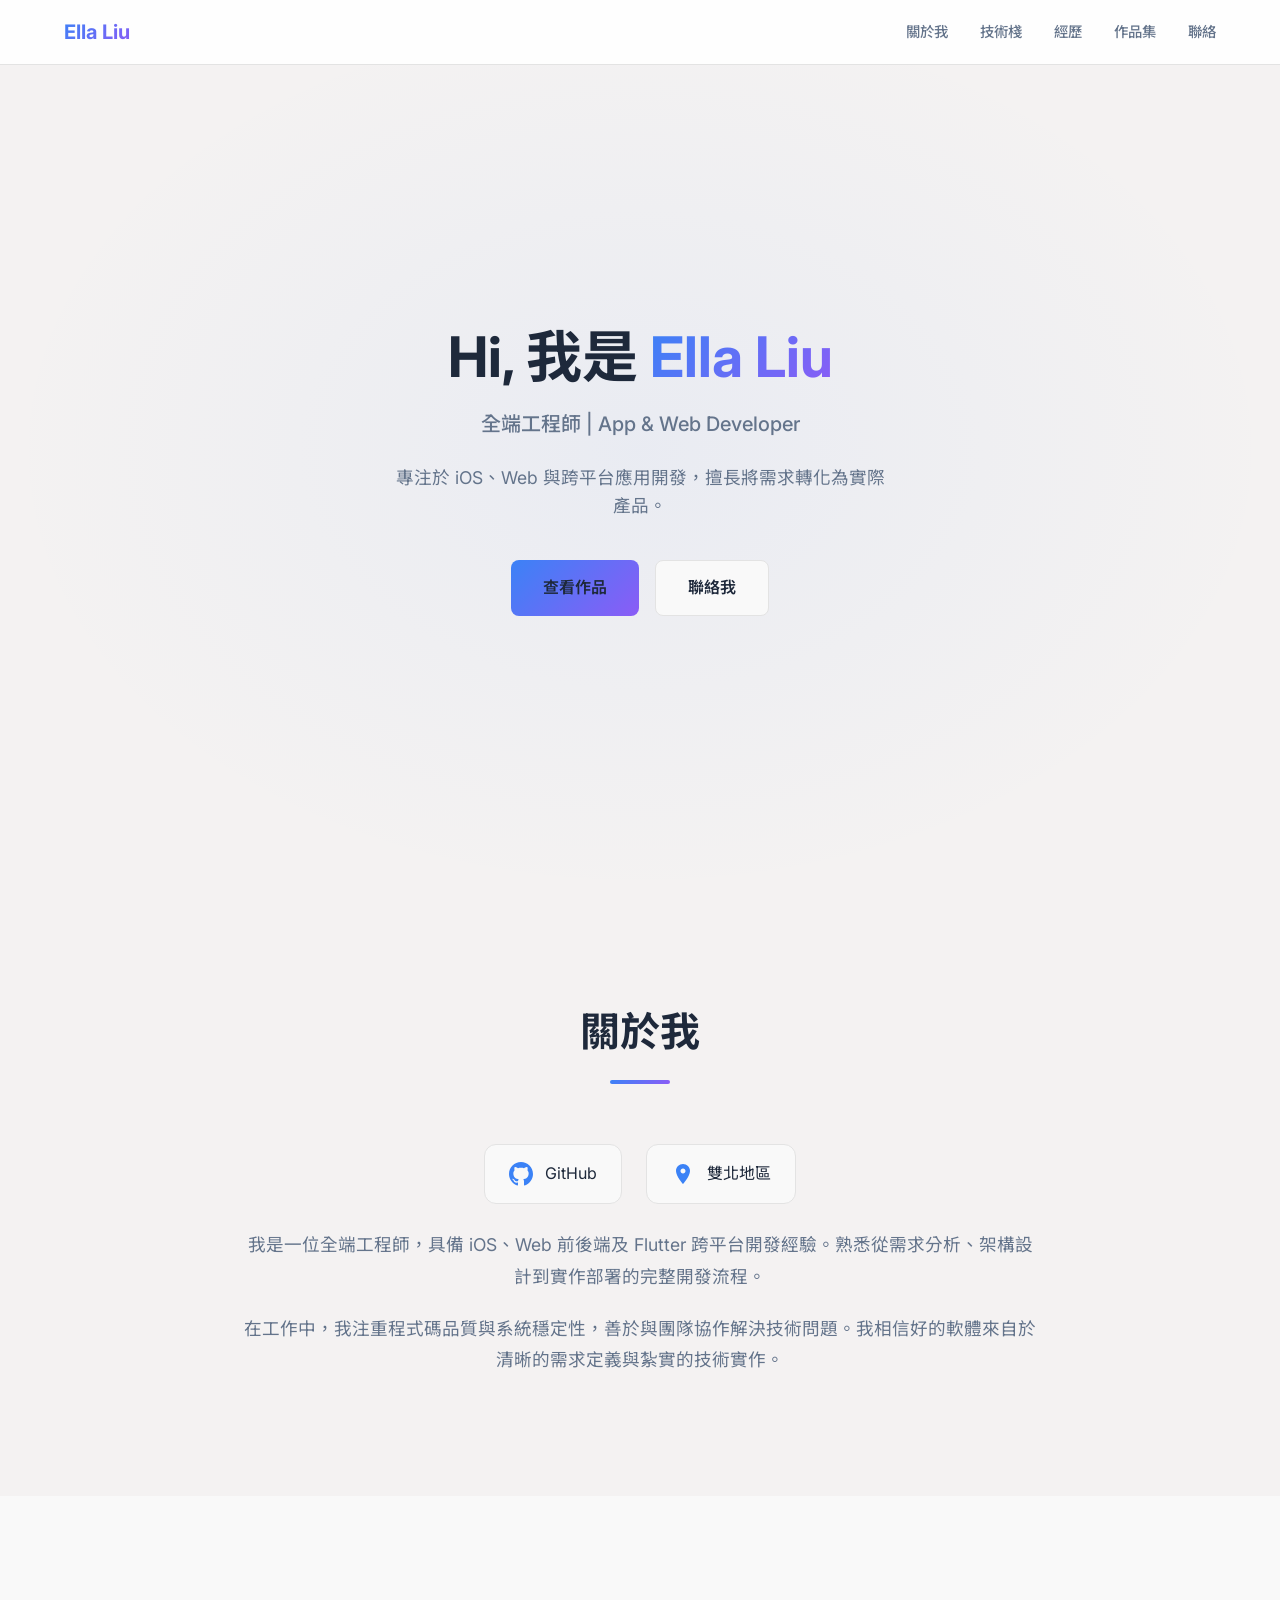
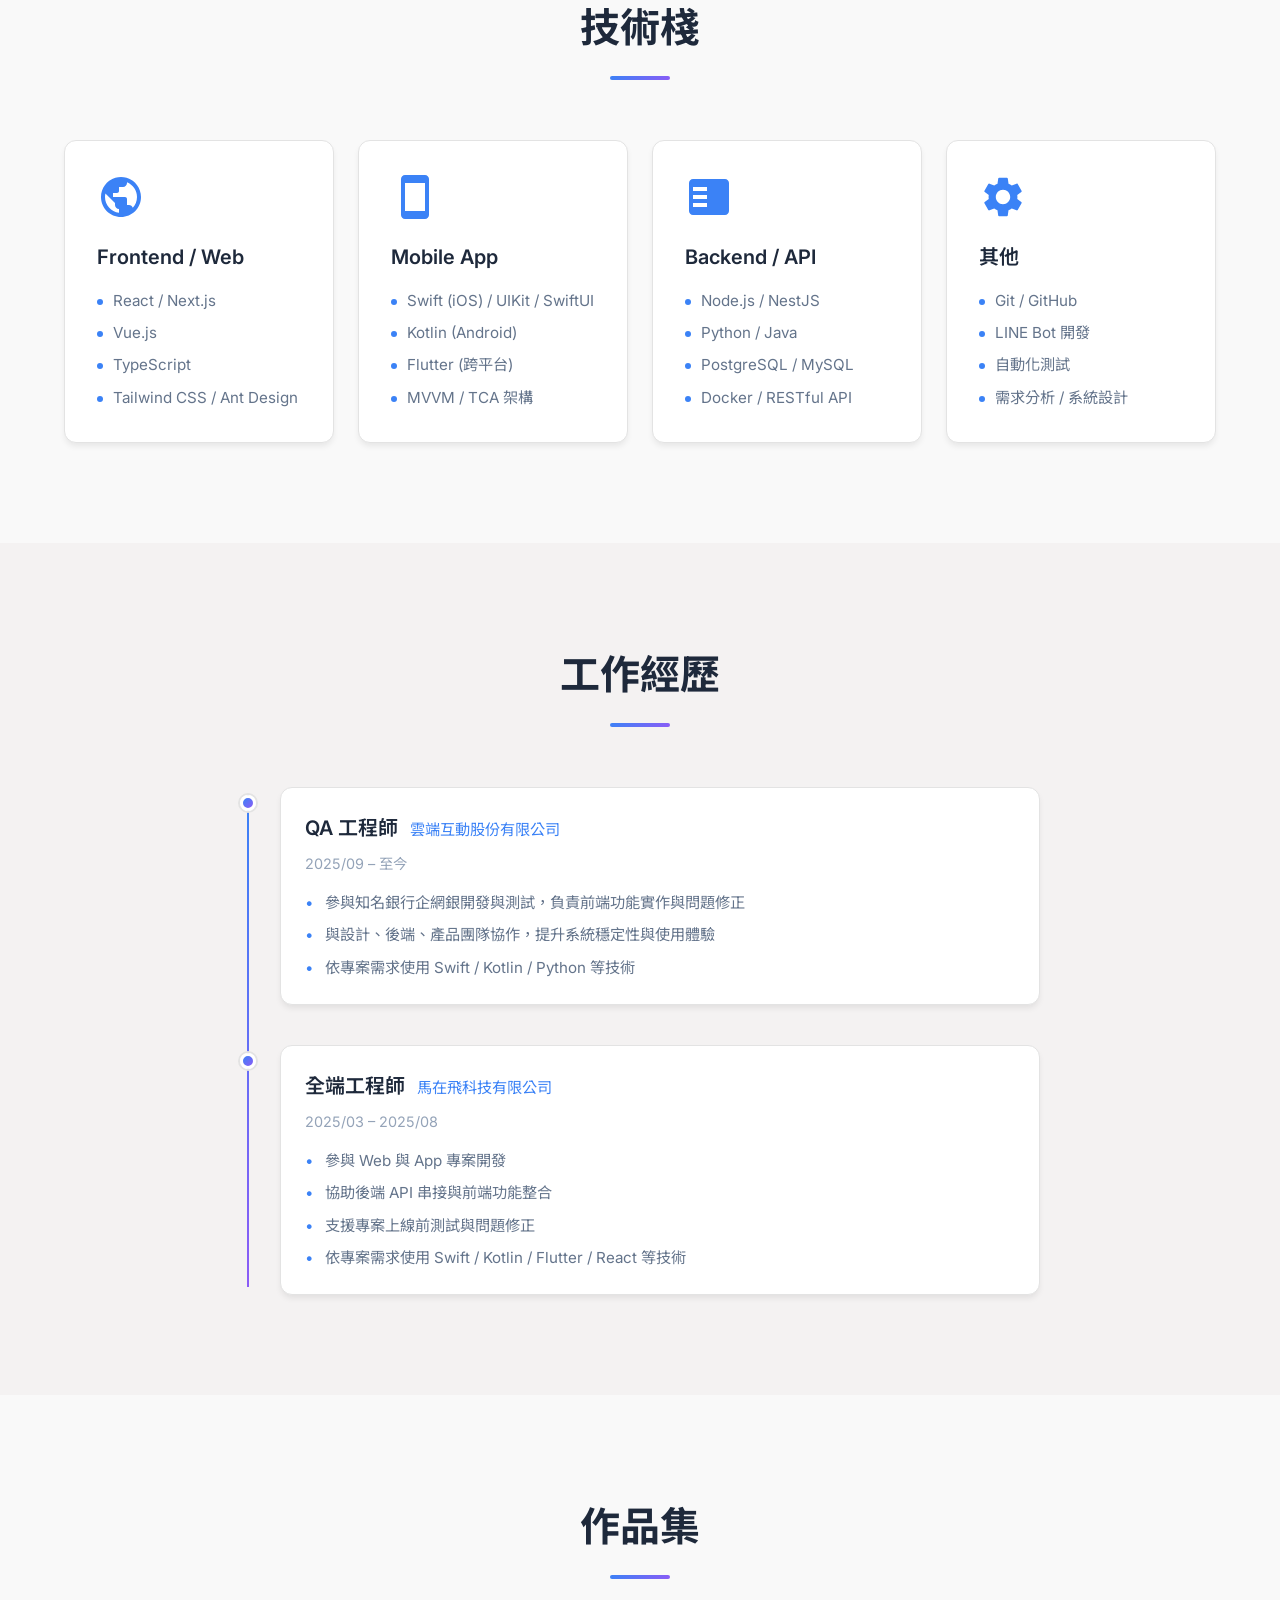
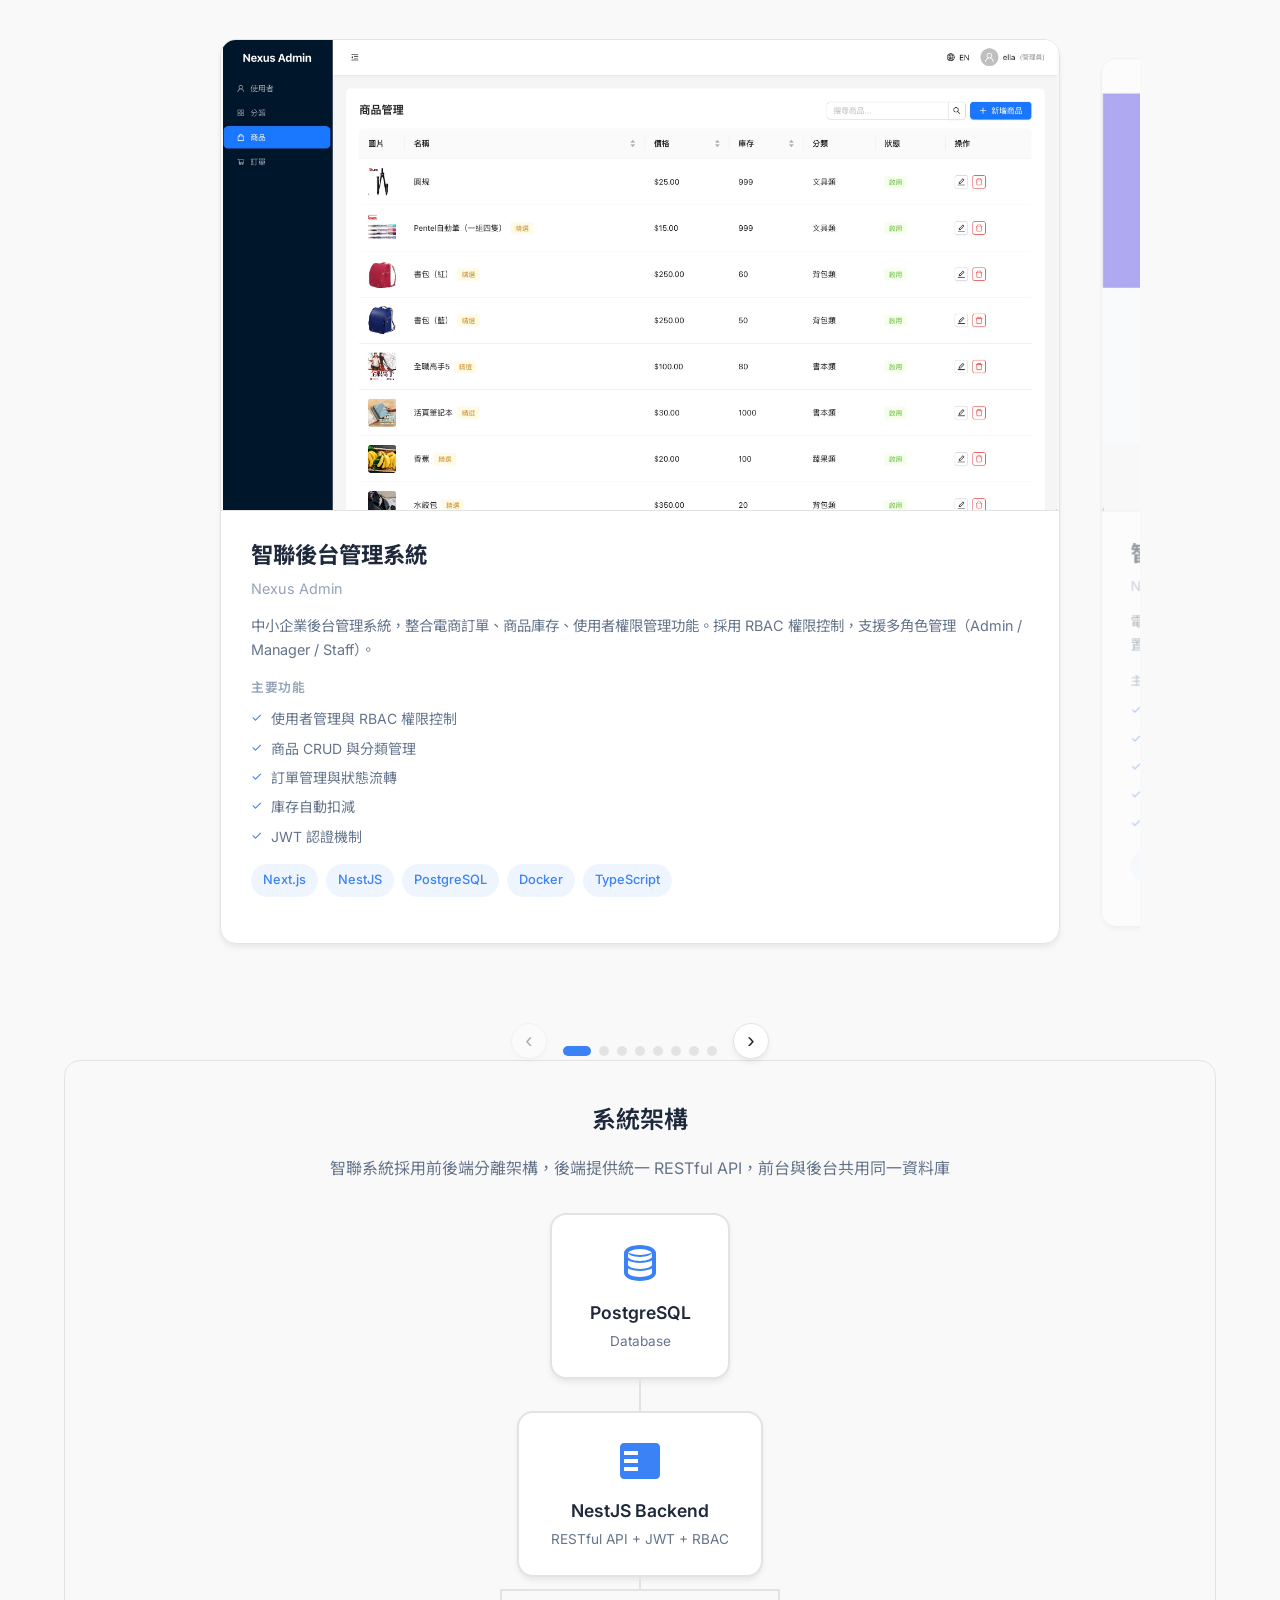
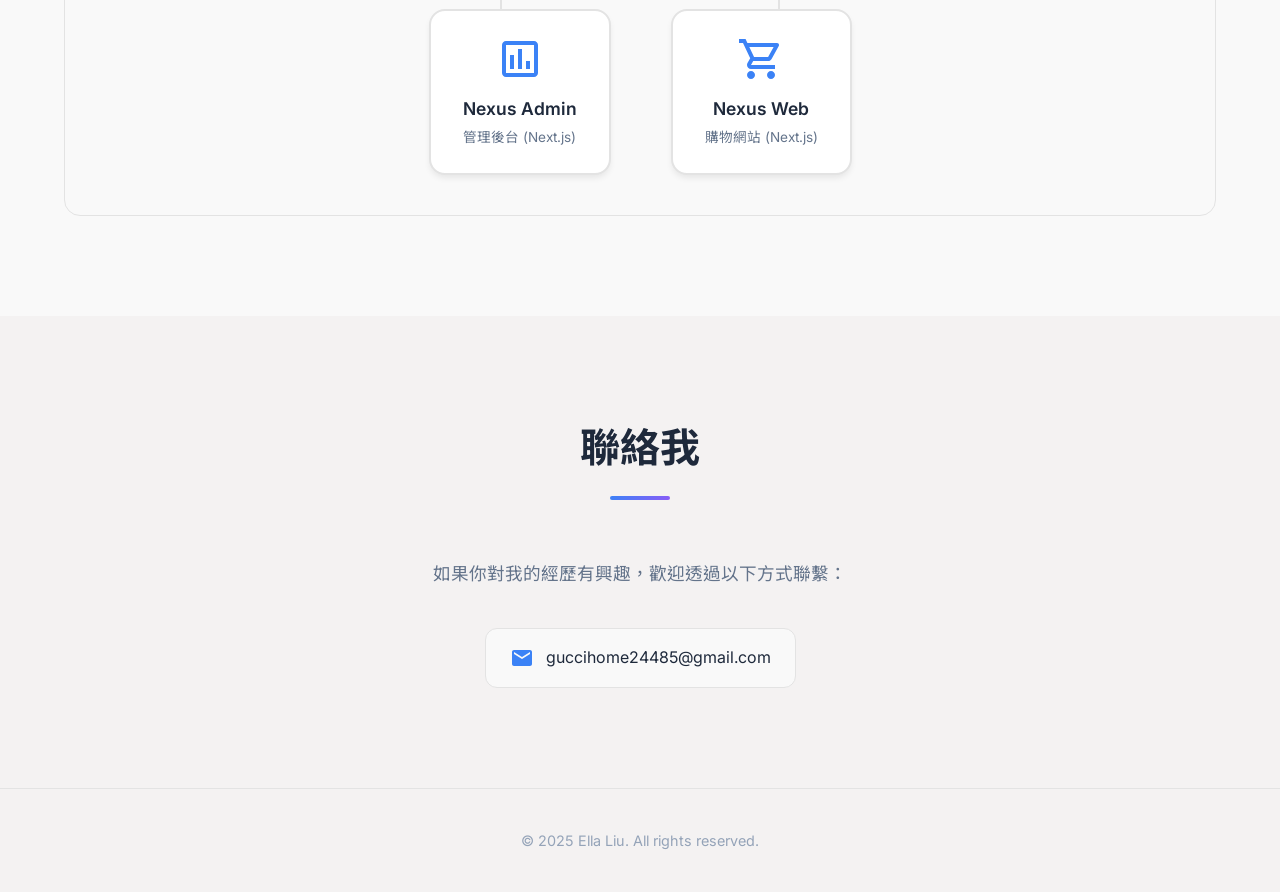
==== commit 0ee6708e: "feat: add NIC WRAP project images and rebuild index" ====
--- a/index.html
+++ b/index.html
@@ -299,6 +299,46 @@
                 </div>
                 <div class="pj-slide">
                     <article class="project-card">
+                        <div class="project-image project-image--wide">
+                            <div class="carousel" data-carousel>
+                            <div class="carousel-slides">
+                                <img src="images/NIC-WRAP-web-1.png" alt="尼克車體包膜官網 截圖 1" class="carousel-slide active">
+                                <img src="images/NIC-WRAP-web-2.png" alt="尼克車體包膜官網 截圖 2" class="carousel-slide">
+                                <img src="images/NIC-WRAP-web-3.png" alt="尼克車體包膜官網 截圖 3" class="carousel-slide">
+                            </div>
+                            <button class="carousel-btn carousel-btn-prev" aria-label="上一張">&#8249;</button>
+                            <button class="carousel-btn carousel-btn-next" aria-label="下一張">&#8250;</button>
+                            <div class="carousel-dots"></div>
+                        </div>
+                        </div>
+                        <div class="project-content">
+                            <div class="project-header">
+                                <div class="project-title-group">
+                                    <h3>尼克車體包膜官網</h3>
+                                    <p class="project-subtitle">NIC WRAP</p>
+                                </div>
+                            </div>
+                            <p class="project-description">新北市新莊區專業汽機車包膜店的品牌形象官網，以高質感深色視覺呈現服務內容、施工案例與聯絡資訊。無框架純手寫實作，包含 Splash 開場動畫、深淺主題切換與拖曳輪播等互動效果。</p>
+                            <div class="project-features">
+                                <h4>主要功能</h4>
+                                <ul>
+                                    <li>Splash 開場動畫</li>
+                                    <li>深色 / 亮色主題切換（含全螢幕過場動畫，偏好儲存至 LocalStorage）</li>
+                                    <li>Hero 區塊：影片背景、社群連結、統計數字列</li>
+                                    <li>施工案例 Gallery（汽車 / 機車篩選、拖曳輪播、方向鍵控制）</li>
+                                    <li>顧客評價區塊（Google 評分 5.0、51 則）</li>
+                                    <li>SEO 優化（JSON-LD AutoRepair Schema、Open Graph、Sitemap）</li>
+                                    <li>聯絡資訊 + Google Maps 嵌入</li>
+                                </ul>
+                            </div>
+                            <div class="project-tags">
+                                <span class="tag">HTML5</span><span class="tag">CSS3</span><span class="tag">Vanilla JavaScript</span><span class="tag">Google Fonts</span><span class="tag">IntersectionObserver</span>
+                            </div>
+                        </div>
+                    </article>
+                </div>
+                <div class="pj-slide">
+                    <article class="project-card">
                         <div class="project-image">
                             <div class="carousel" data-carousel>
                             <div class="carousel-slides">
--- a/styles.css
+++ b/styles.css
@@ -341,13 +341,13 @@
 /* Section-level project carousel (peek effect) */
 .projects-carousel-outer {
     position: relative;
-    overflow: hidden;
     max-width: 1000px;
     margin: 0 auto 60px;
+    transition: height 0.45s ease;
 }
 
 .pj-viewport {
-    /* overflow is handled by projects-carousel-outer */
+    overflow: hidden;
     cursor: grab;
 }
 
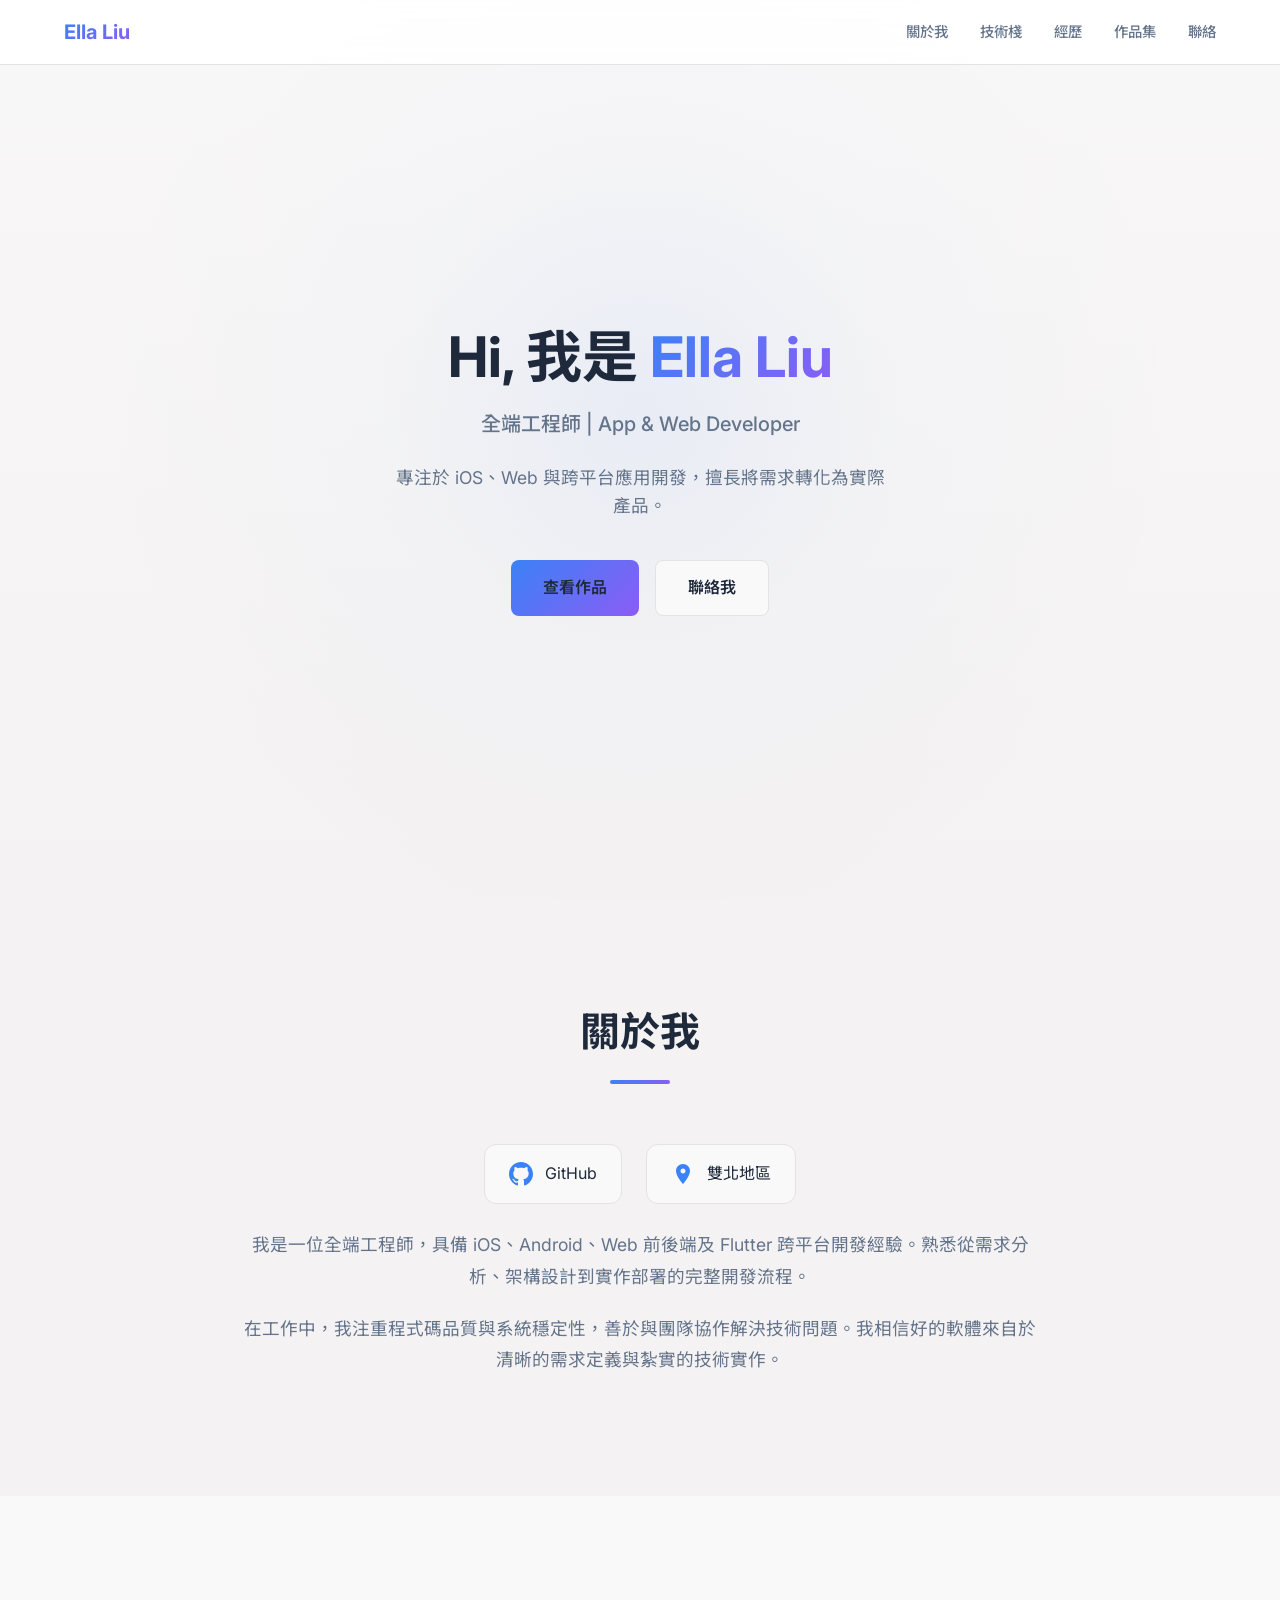
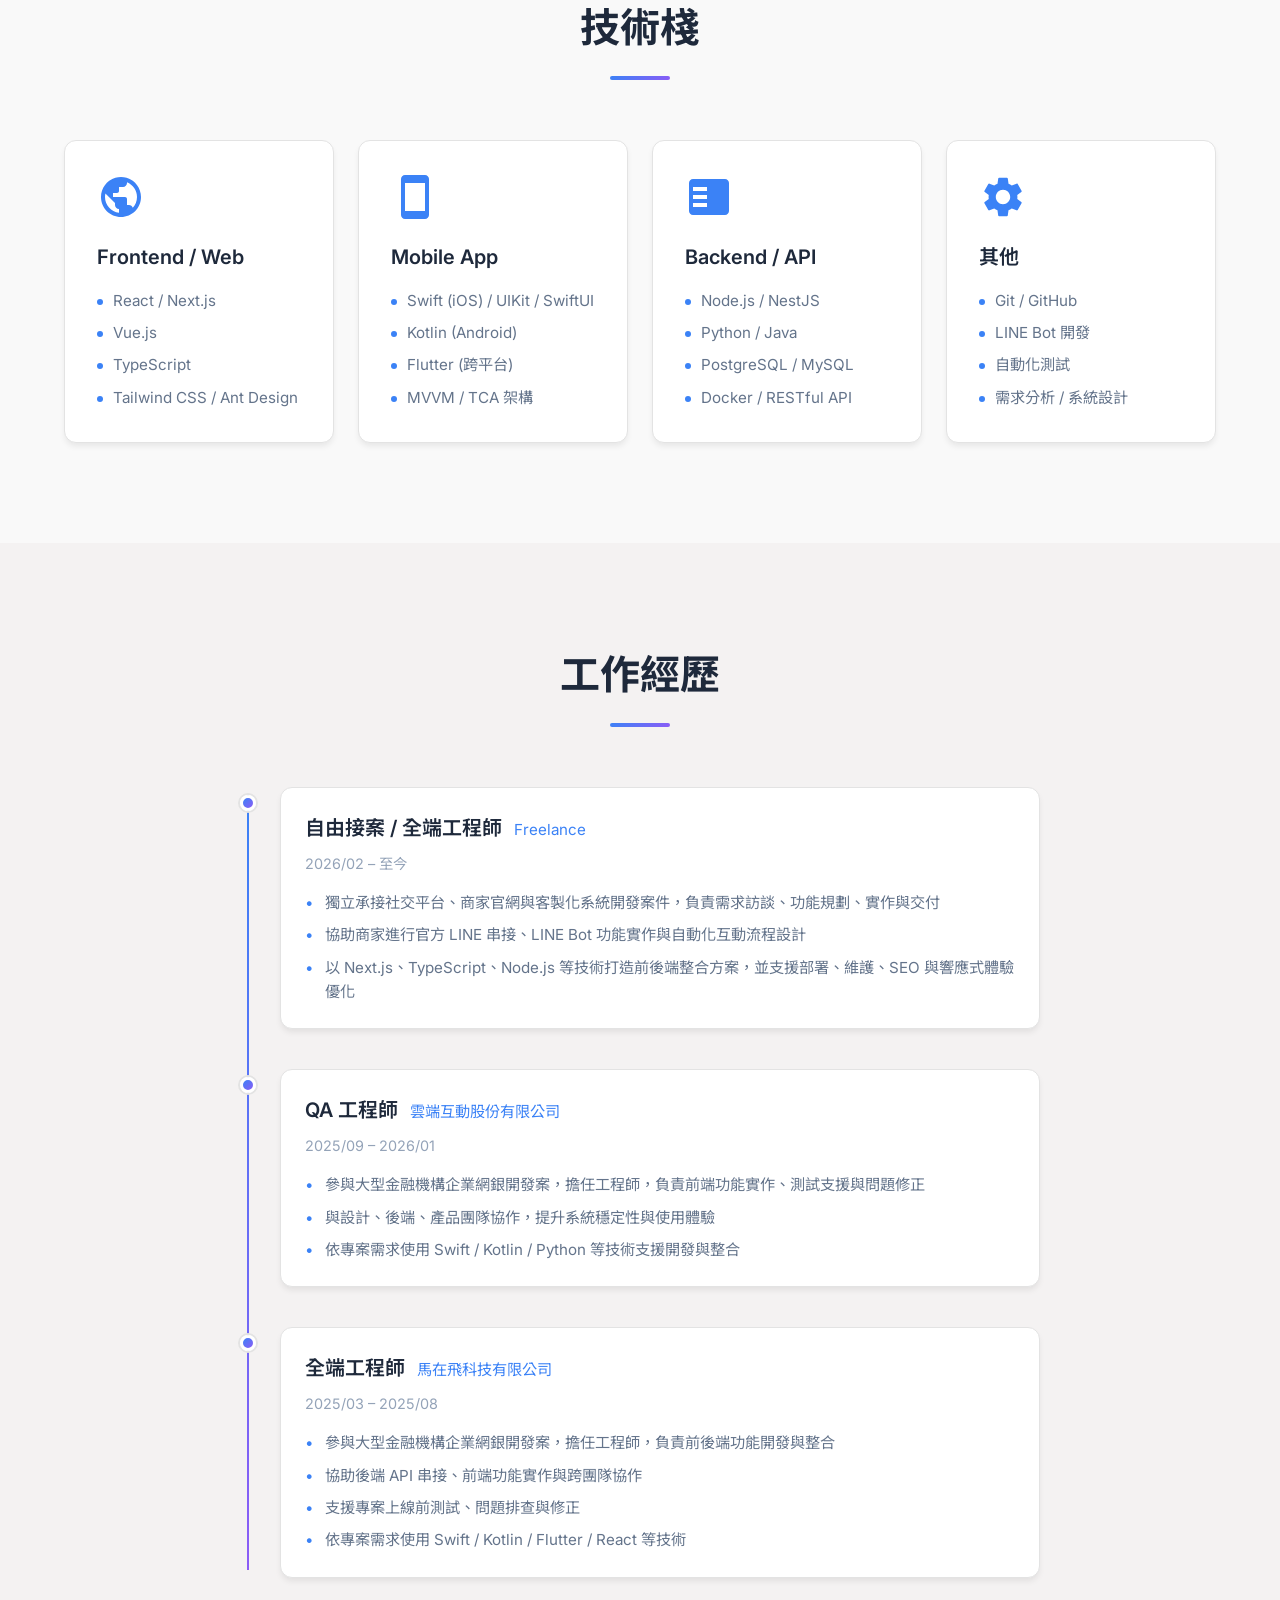
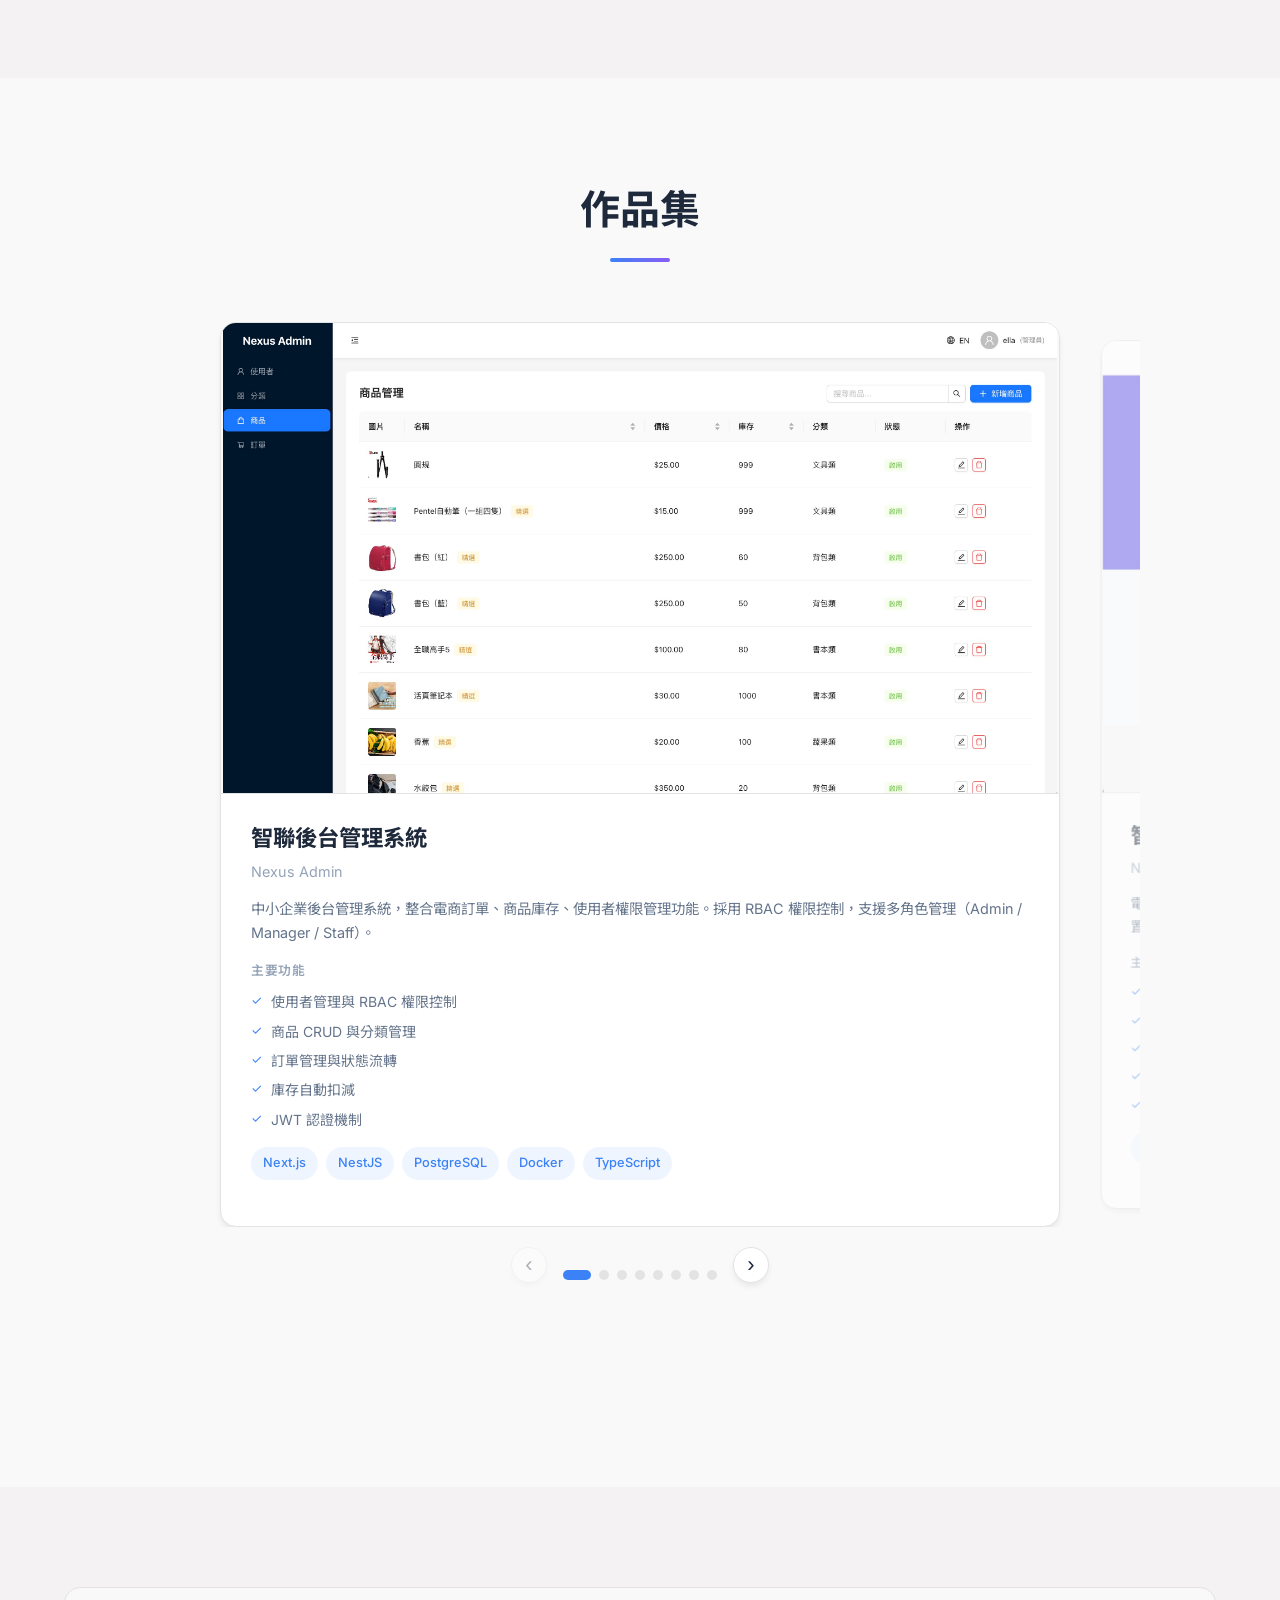
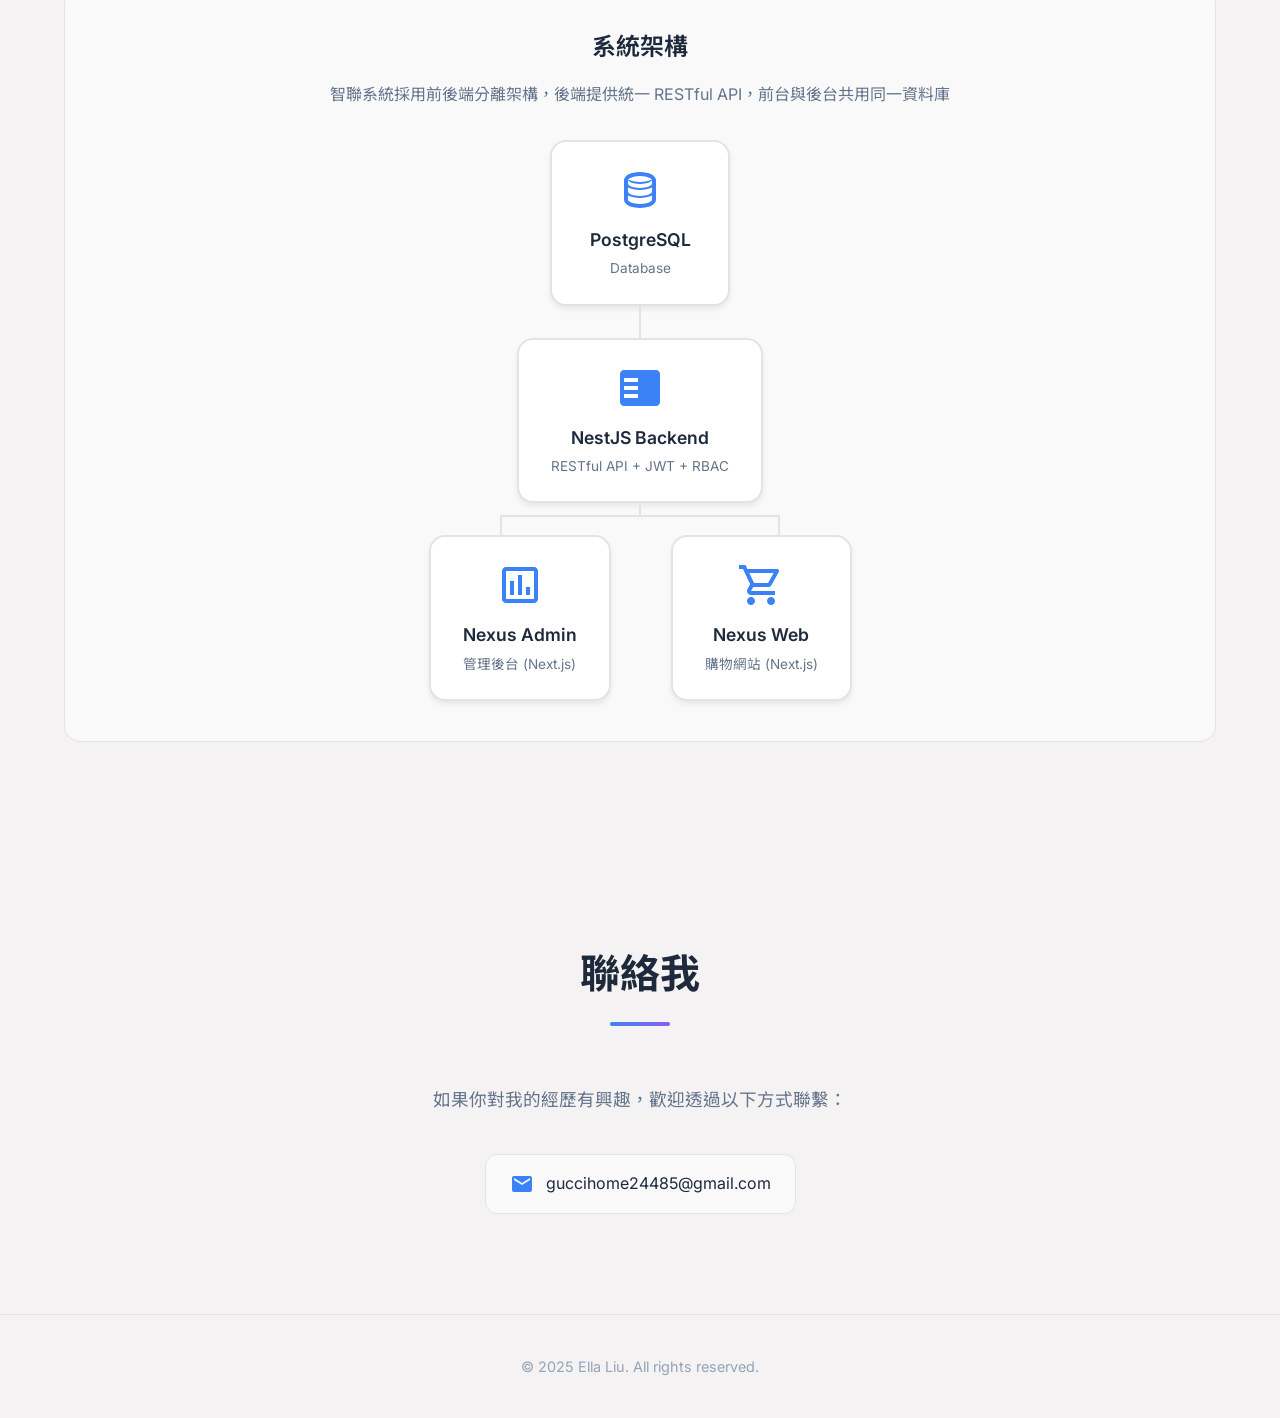
==== commit 8d56790f: "docs: refresh profile summary and experience timeline" ====
--- a/index.html
+++ b/index.html
@@ -67,7 +67,7 @@
             </div>
             <br>
             <div class="about-content">
-                <p>我是一位全端工程師，具備 iOS、Web 前後端及 Flutter 跨平台開發經驗。熟悉從需求分析、架構設計到實作部署的完整開發流程。</p>
+                <p>我是一位全端工程師，具備 iOS、Android、Web 前後端及 Flutter 跨平台開發經驗。熟悉從需求分析、架構設計到實作部署的完整開發流程。</p>
                 <p>在工作中，我注重程式碼品質與系統穩定性，善於與團隊協作解決技術問題。我相信好的軟體來自於清晰的需求定義與紮實的技術實作。</p>
             </div>
         </div>
@@ -141,14 +141,29 @@
                     <div class="timeline-marker"></div>
                     <div class="timeline-content">
                         <div class="timeline-header">
+                            <h3>自由接案 / 全端工程師</h3>
+                            <span class="timeline-company">Freelance</span>
+                        </div>
+                        <span class="timeline-date">2026/02 – 至今</span>
+                        <ul class="timeline-details">
+                            <li>獨立承接社交平台、商家官網與客製化系統開發案件，負責需求訪談、功能規劃、實作與交付</li>
+                            <li>協助商家進行官方 LINE 串接、LINE Bot 功能實作與自動化互動流程設計</li>
+                            <li>以 Next.js、TypeScript、Node.js 等技術打造前後端整合方案，並支援部署、維護、SEO 與響應式體驗優化</li>
+                        </ul>
+                    </div>
+                </div>
+                <div class="timeline-item">
+                    <div class="timeline-marker"></div>
+                    <div class="timeline-content">
+                        <div class="timeline-header">
                             <h3>QA 工程師</h3>
                             <span class="timeline-company">雲端互動股份有限公司</span>
                         </div>
-                        <span class="timeline-date">2025/09 – 至今</span>
+                        <span class="timeline-date">2025/09 – 2026/01</span>
                         <ul class="timeline-details">
-                            <li>參與知名銀行企網銀開發與測試，負責前端功能實作與問題修正</li>
+                            <li>參與大型金融機構企業網銀開發案，擔任工程師，負責前端功能實作、測試支援與問題修正</li>
                             <li>與設計、後端、產品團隊協作，提升系統穩定性與使用體驗</li>
-                            <li>依專案需求使用 Swift / Kotlin / Python 等技術</li>
+                            <li>依專案需求使用 Swift / Kotlin / Python 等技術支援開發與整合</li>
                         </ul>
                     </div>
                 </div>
@@ -161,9 +176,9 @@
                         </div>
                         <span class="timeline-date">2025/03 – 2025/08</span>
                         <ul class="timeline-details">
-                            <li>參與 Web 與 App 專案開發</li>
-                            <li>協助後端 API 串接與前端功能整合</li>
-                            <li>支援專案上線前測試與問題修正</li>
+                            <li>參與大型金融機構企業網銀開發案，擔任工程師，負責前後端功能開發與整合</li>
+                            <li>協助後端 API 串接、前端功能實作與跨團隊協作</li>
+                            <li>支援專案上線前測試、問題排查與修正</li>
                             <li>依專案需求使用 Swift / Kotlin / Flutter / React 等技術</li>
                         </ul>
                     </div>
@@ -496,7 +511,11 @@
                     <button class="pj-nav pj-nav-next" aria-label="下一個作品">&#8250;</button>
                 </div>
             </div>
-
+        </div>
+    </section>
+
+    <section id="architecture" class="section">
+        <div class="container">
             
             <!-- System Architecture -->
             <div class="architecture-section">
--- a/styles.css
+++ b/styles.css
@@ -150,15 +150,21 @@
 /* ===== Hero Section ===== */
 .hero {
     min-height: 100vh;
+    position: relative;
     display: flex;
     align-items: center;
     justify-content: center;
     text-align: center;
     padding: 100px 24px 60px;
-    background: radial-gradient(ellipse at center, rgba(59, 130, 246, 0.06) 0%, transparent 70%);
+    overflow: hidden;
+    background:
+        radial-gradient(circle at 50% 45%, rgba(59, 130, 246, 0.08) 0%, rgba(59, 130, 246, 0.02) 30%, transparent 68%),
+        linear-gradient(180deg, rgba(255, 255, 255, 0.42) 0%, rgba(244, 242, 242, 0.9) 100%);
 }
 
 .hero-content {
+    position: relative;
+    z-index: 1;
     max-width: 700px;
 }
 
@@ -342,13 +348,14 @@
 .projects-carousel-outer {
     position: relative;
     max-width: 1000px;
-    margin: 0 auto 60px;
+    margin: 0 auto 104px;
     transition: height 0.45s ease;
 }
 
 .pj-viewport {
     overflow: hidden;
     cursor: grab;
+    transition: height 0.45s ease;
 }
 
 .pj-viewport:active {
@@ -357,6 +364,7 @@
 
 .pj-track {
     display: flex;
+    align-items: flex-start;
     gap: 24px;
     transition: transform 0.45s cubic-bezier(0.25, 0.46, 0.45, 0.94);
     will-change: transform;
@@ -365,6 +373,7 @@
 /* Each slide: width set by JS; fade/scale for non-active */
 .pj-slide {
     flex: 0 0 auto;
+    align-self: flex-start;
     min-width: 0;
     opacity: 0.45;
     transform: scale(0.96);
@@ -1071,7 +1080,46 @@
 /* ===== Responsive Design ===== */
 
 /* Tablet */
+@media (max-width: 900px) {
+    .projects-carousel-outer {
+        margin-bottom: 88px;
+    }
+
+    .pj-viewport {
+        overflow: visible;
+    }
+
+    .pj-track {
+        display: block;
+        transform: none !important;
+    }
+
+    .pj-slide {
+        display: none;
+        width: 100% !important;
+        flex-basis: 100% !important;
+        opacity: 1;
+        transform: none;
+    }
+
+    .pj-slide.pj-active {
+        display: block;
+    }
+
+    .pj-controls {
+        margin-top: 16px;
+    }
+}
+
 @media (max-width: 768px) {
+    .projects-carousel-outer {
+        margin-bottom: 128px;
+    }
+
+    .pj-controls {
+        margin-top: 24px;
+    }
+
     .nav-menu {
         position: fixed;
         top: 64px;
@@ -1133,6 +1181,7 @@
 
     .architecture-section {
         padding: 24px;
+        margin-top: 32px;
     }
 
     .arch-layer-split {
@@ -1192,6 +1241,10 @@
         padding-left: 30px;
     }
 
+    .timeline-content {
+        padding: 28px 24px;
+    }
+
     .timeline-header {
         flex-direction: column;
         gap: 4px;
@@ -1200,6 +1253,18 @@
 
 /* Mobile */
 @media (max-width: 480px) {
+    .projects-carousel-outer {
+        margin-bottom: 144px;
+    }
+
+    .architecture-section {
+        margin-top: 40px;
+    }
+
+    .timeline-content {
+        padding: 28px 24px;
+    }
+
     .hero {
         padding: 80px 16px 40px;
     }
@@ -1232,10 +1297,6 @@
     .contact-item {
         width: 100%;
         justify-content: center;
-    }
-
-    .timeline-content {
-        padding: 16px;
     }
 
     .arch-node {
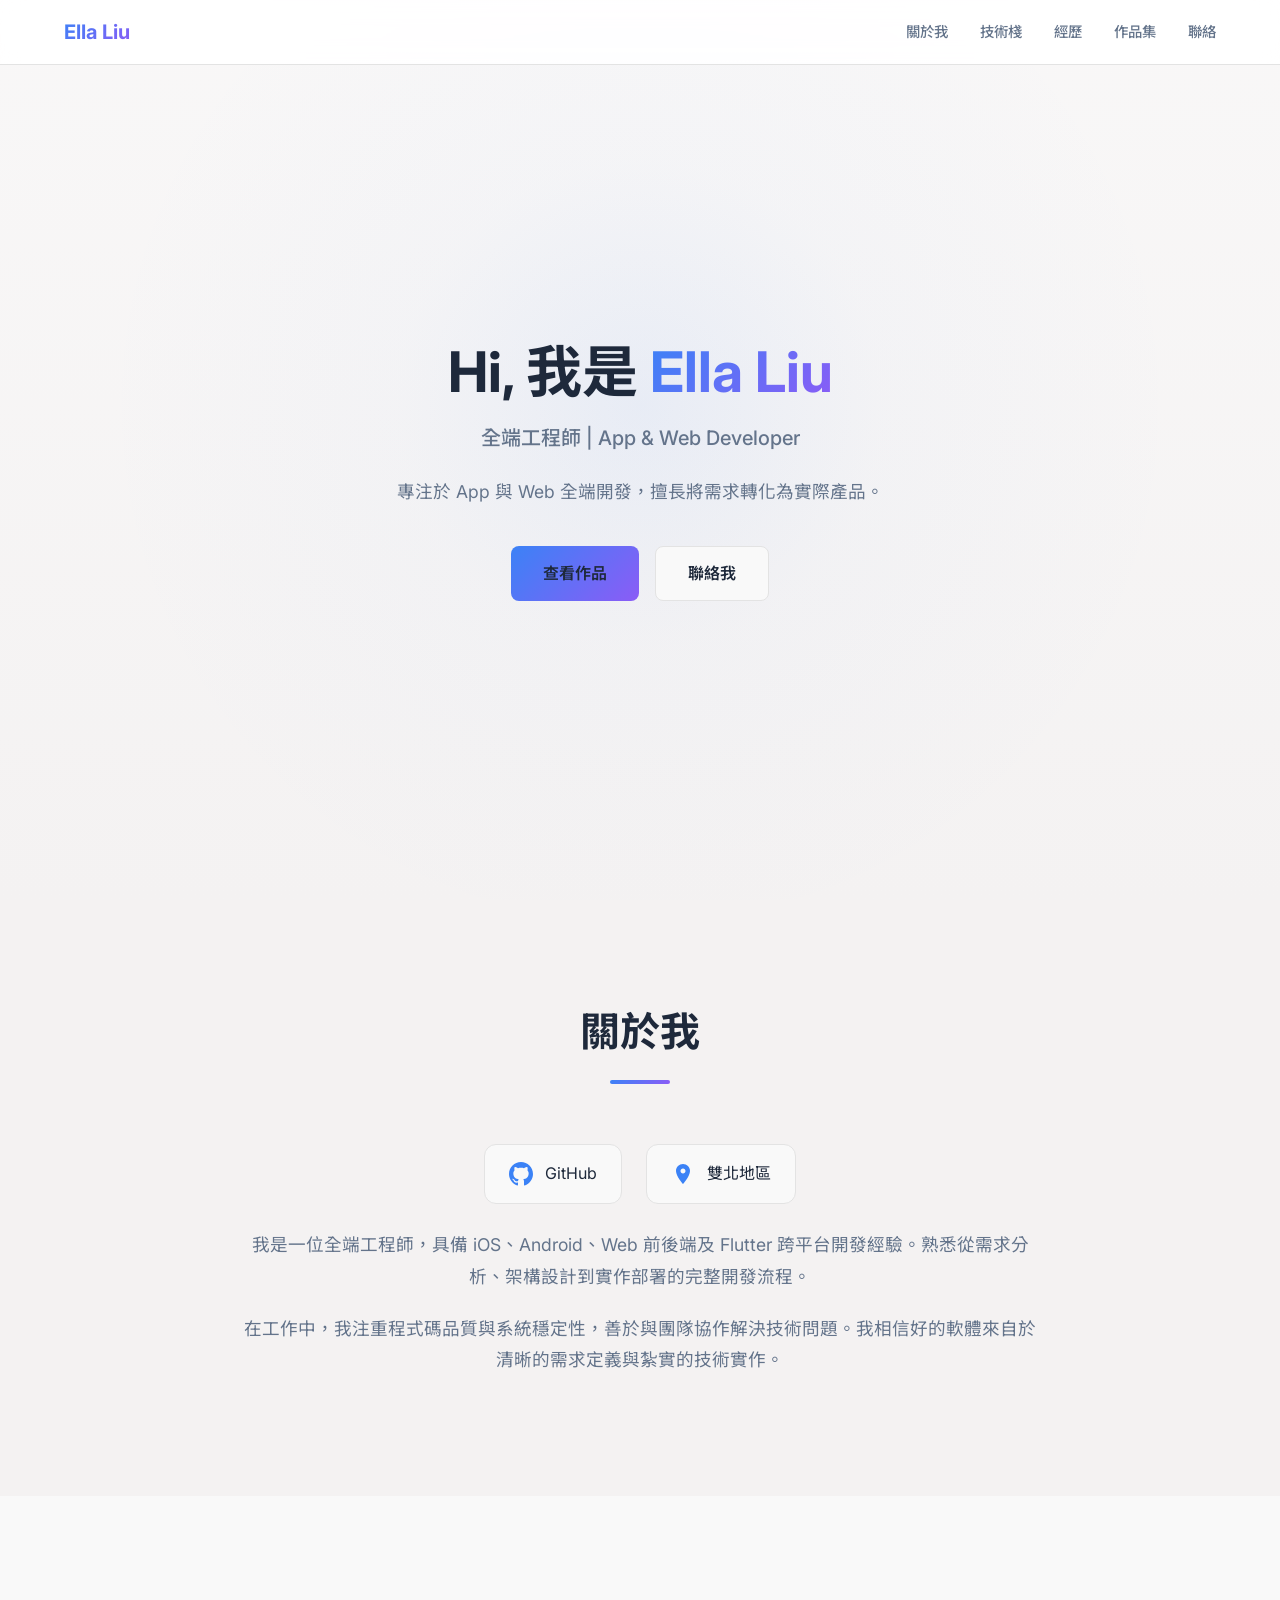
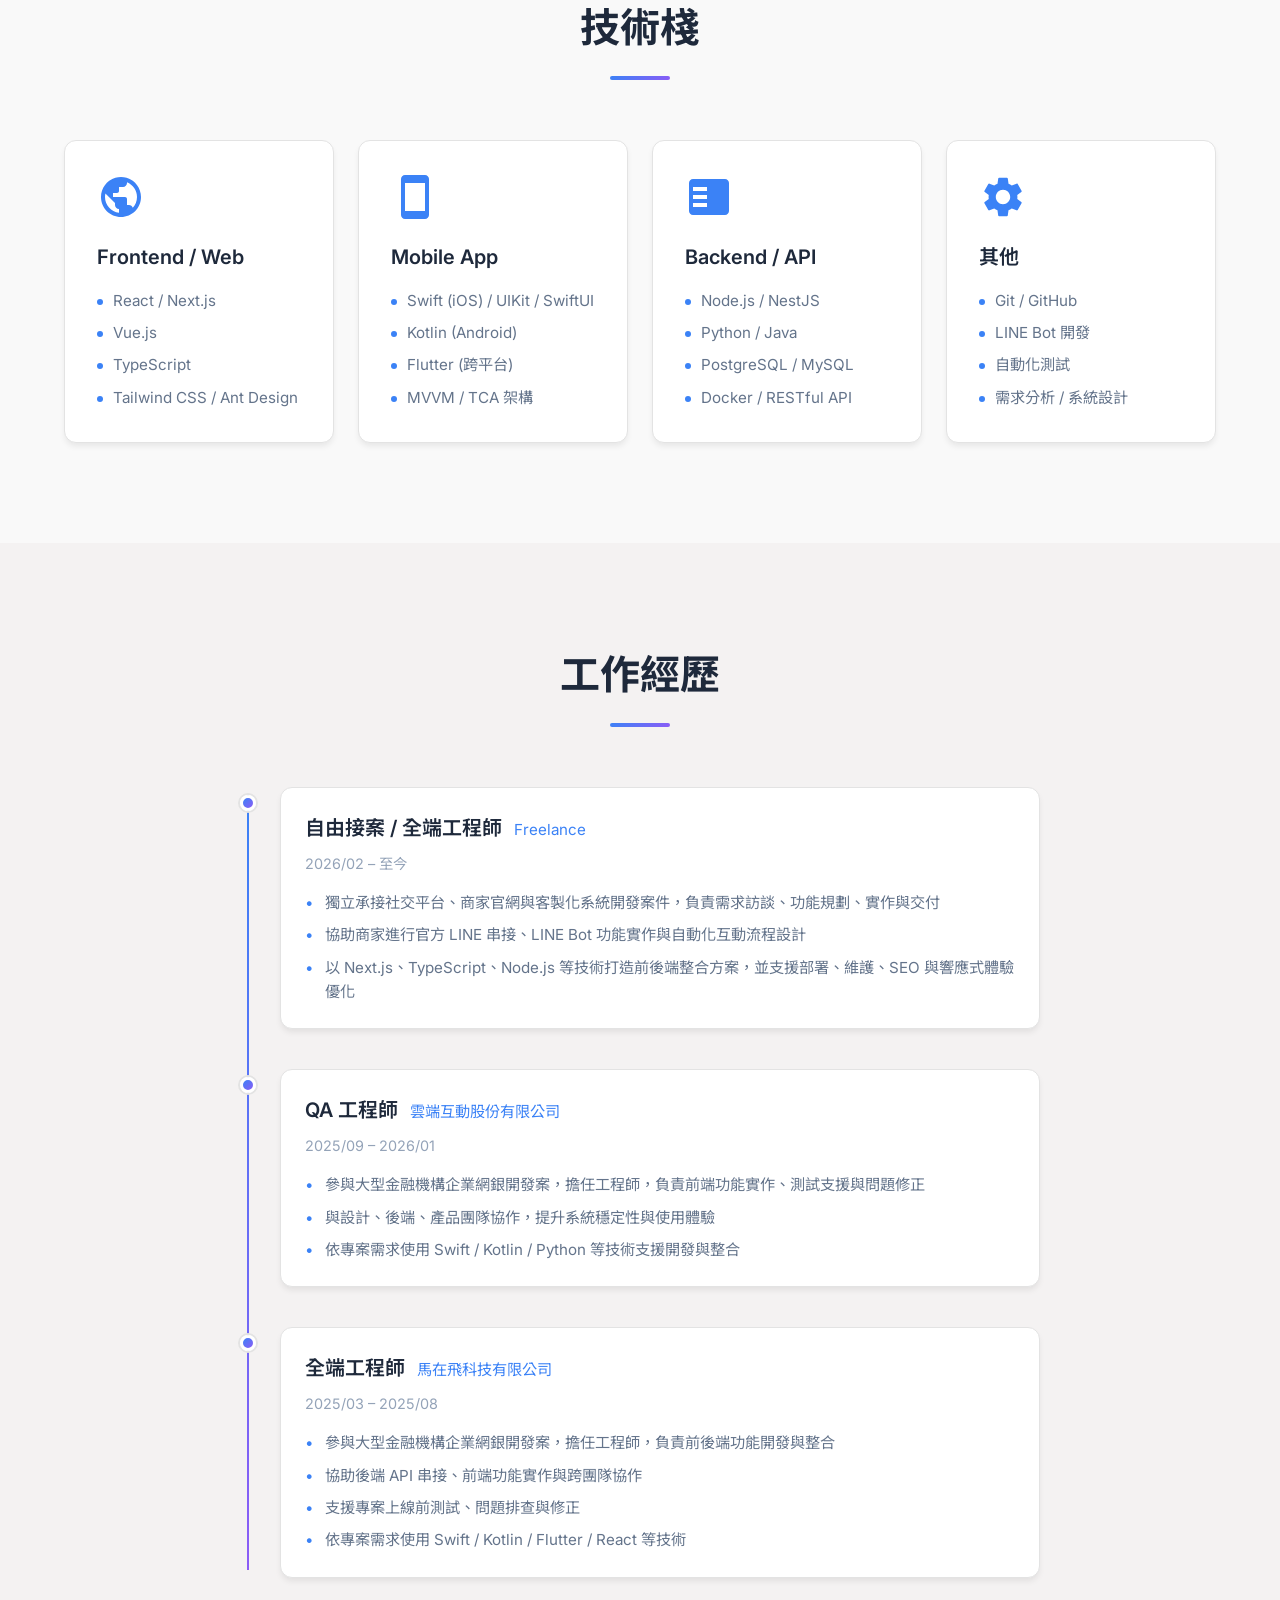
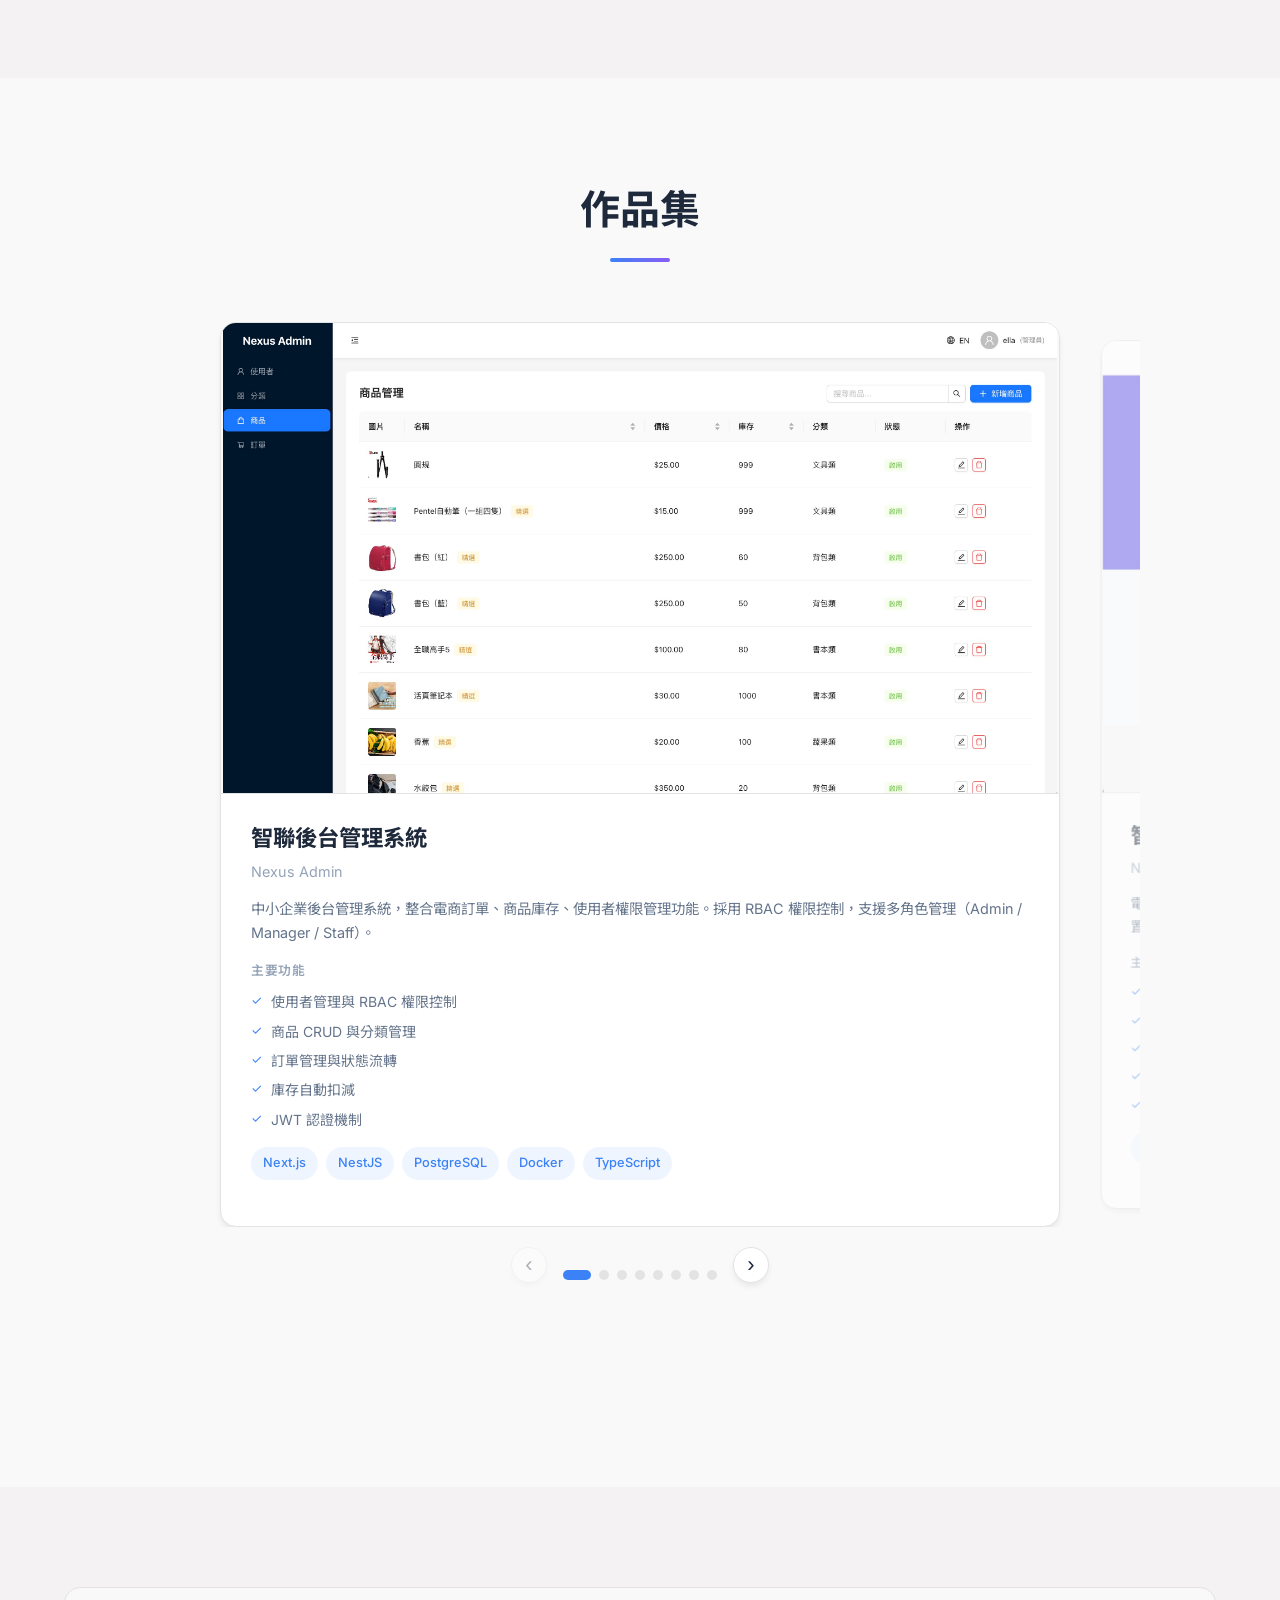
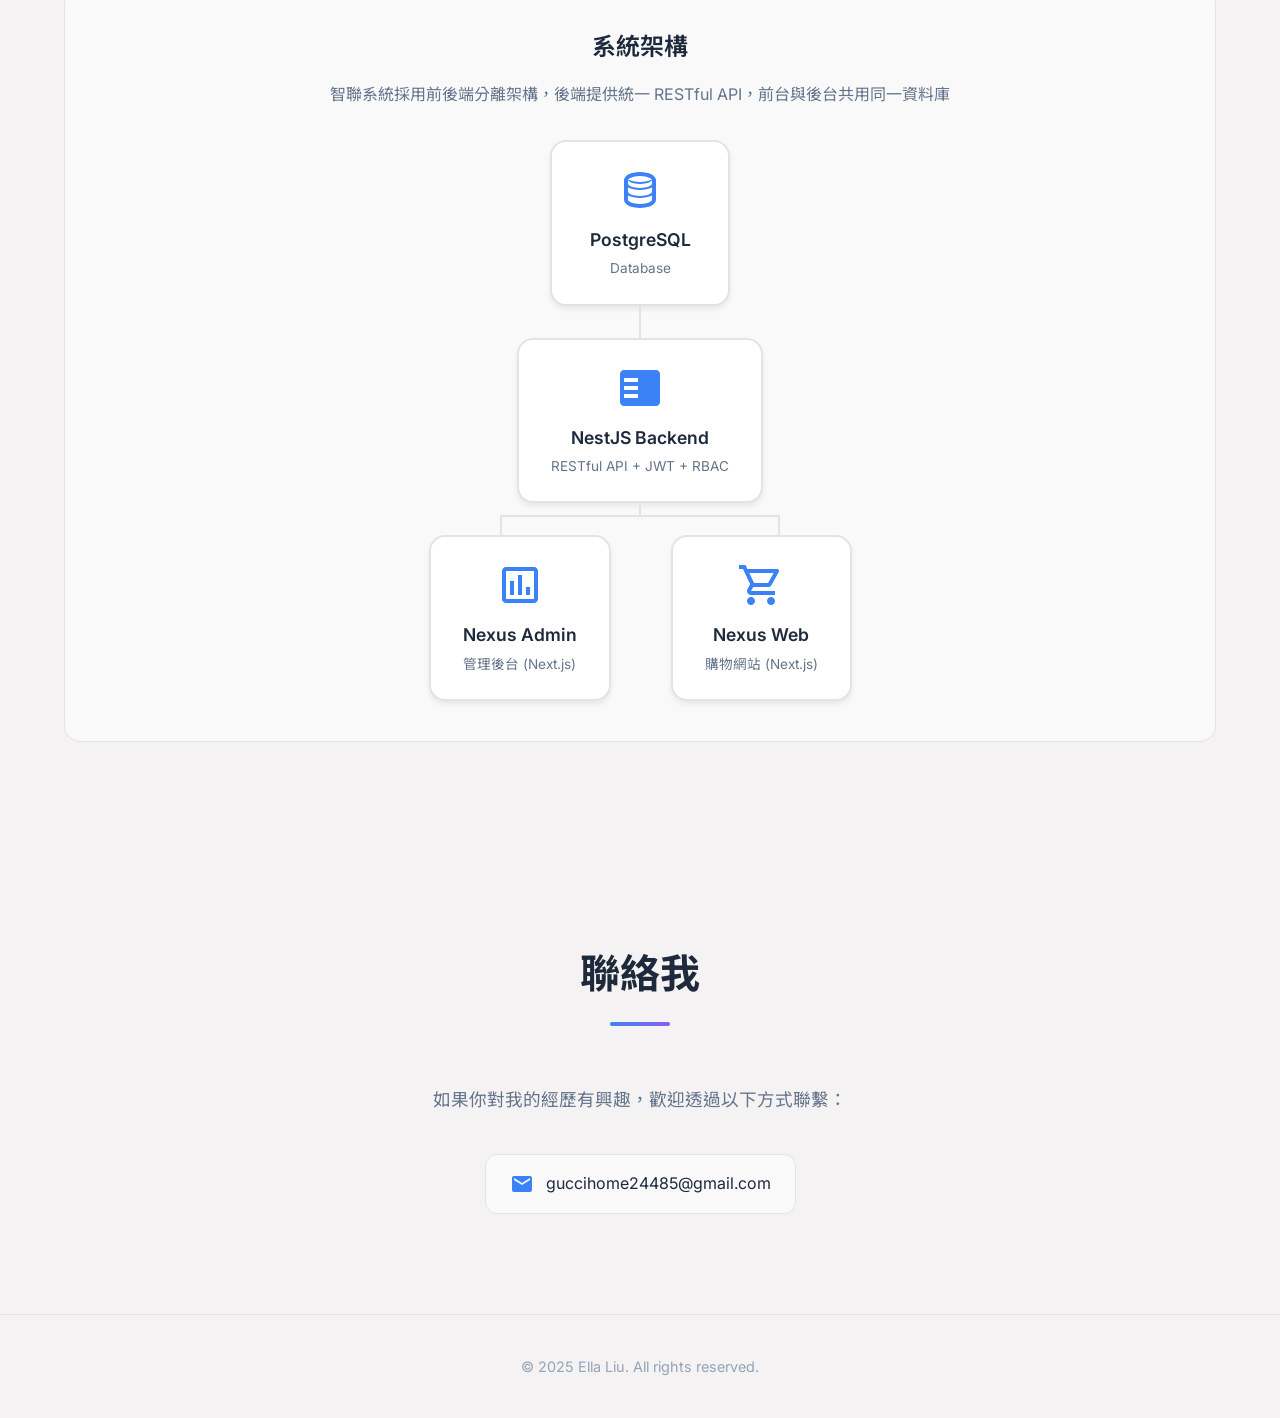
==== commit 7137b2a2: "docs: refine hero description copy" ====
--- a/index.html
+++ b/index.html
@@ -39,7 +39,7 @@
         <div class="hero-content">
             <h1 class="hero-title">Hi, 我是 <span class="highlight">Ella Liu</span></h1>
             <p class="hero-subtitle">全端工程師 | App & Web Developer</p>
-            <p class="hero-description">專注於 iOS、Web 與跨平台應用開發，擅長將需求轉化為實際產品。</p>
+            <p class="hero-description">專注於 App 與 Web 全端開發，擅長將需求轉化為實際產品。</p>
             <div class="hero-buttons">
                 <a href="#projects" class="btn btn-primary">查看作品</a>
                 <a href="#contact" class="btn btn-secondary">聯絡我</a>
